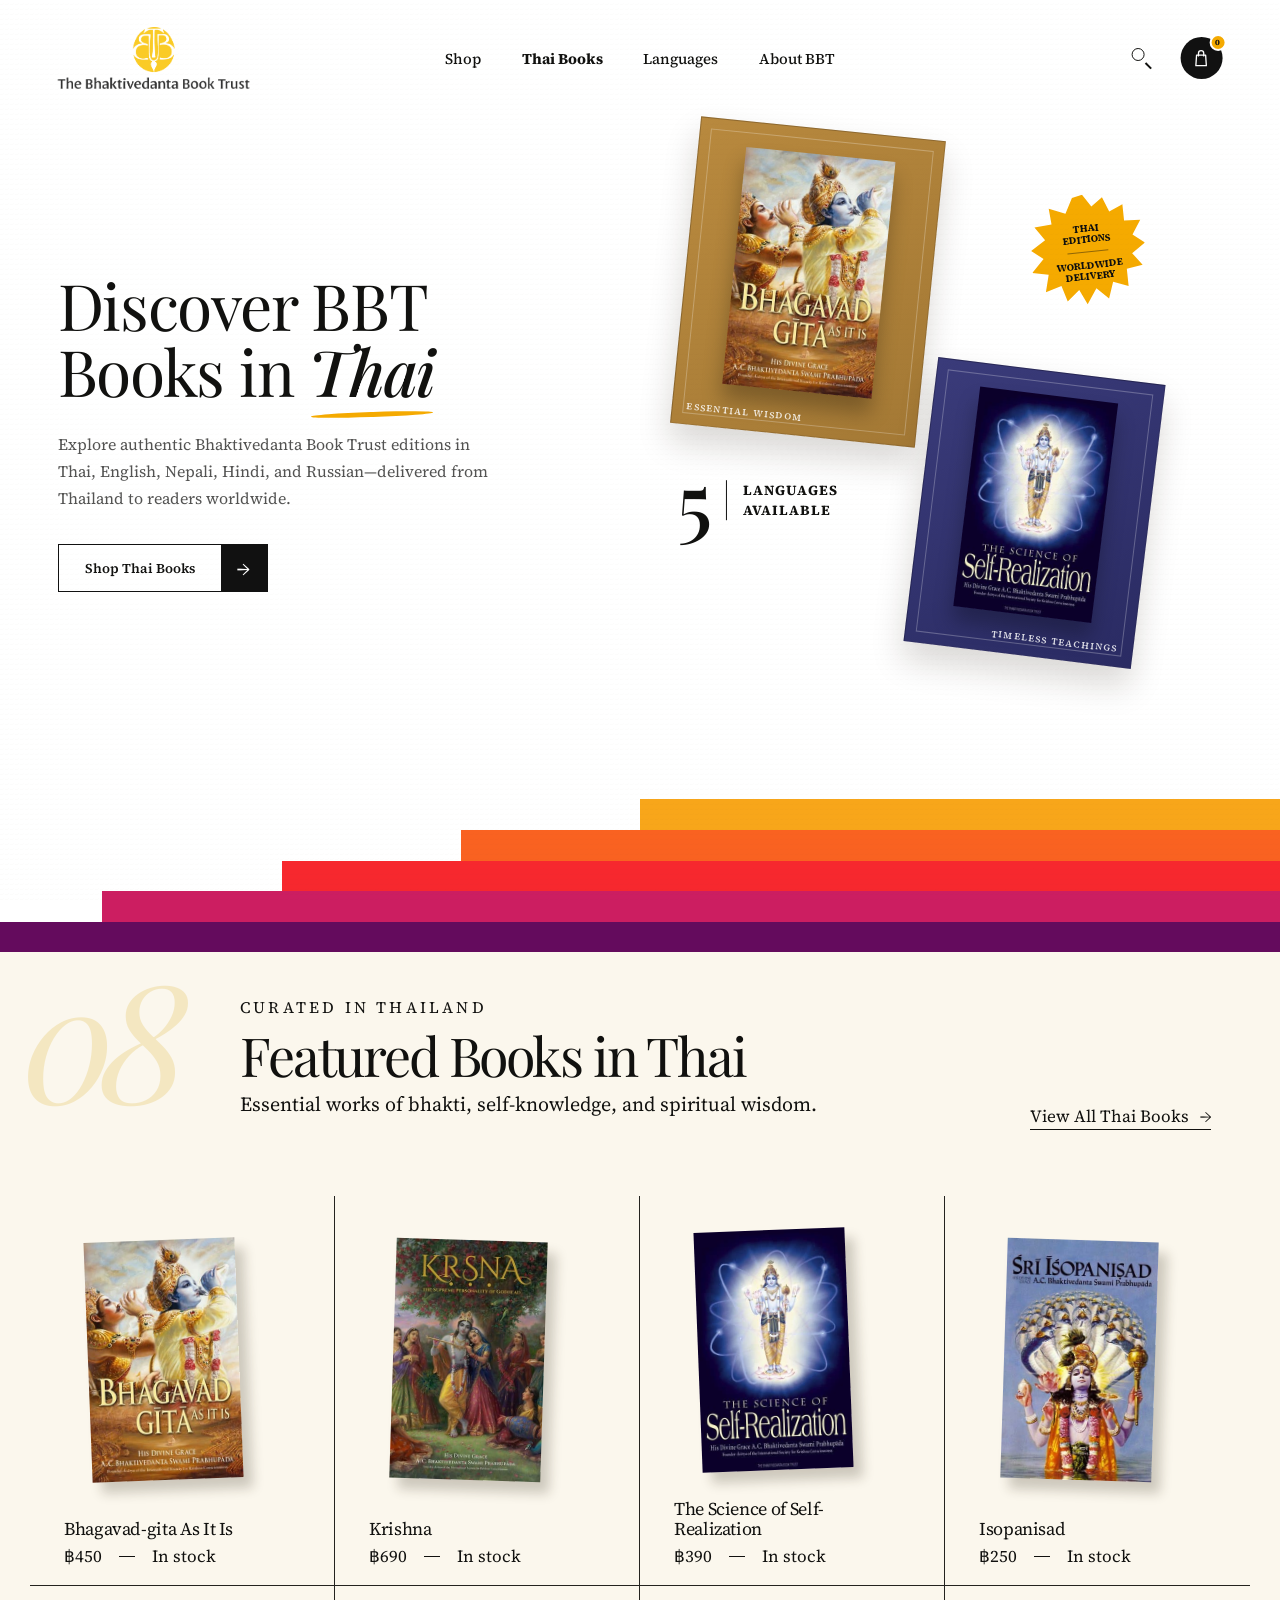
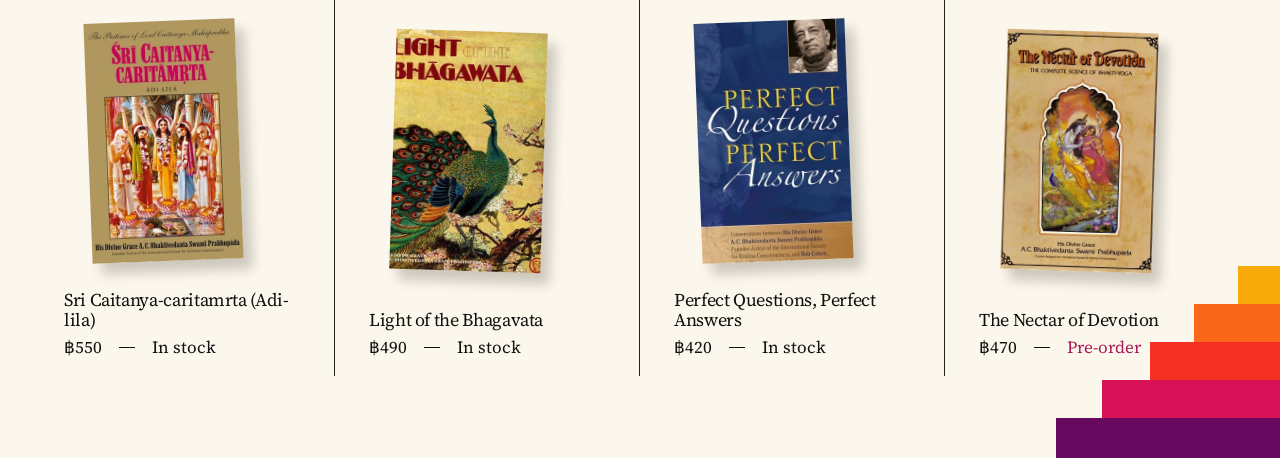
==== index.html @ a04e6add "Add BBT Thailand landing page" ====
<!doctype html>
<html lang="en">
<head>
  <meta charset="utf-8">
  <meta name="viewport" content="width=device-width, initial-scale=1">
  <title>Featured Books in Thai — BBT Thailand</title>
  <meta name="description" content="Essential works of bhakti, self-knowledge, and spiritual wisdom, curated in Thailand.">
  <link rel="preconnect" href="https://fonts.googleapis.com">
  <link rel="preconnect" href="https://fonts.gstatic.com" crossorigin>
  <link href="https://fonts.googleapis.com/css2?family=Playfair+Display:wght@400;500&family=Source+Serif+4:opsz,wght@8..60,400;8..60,500&display=swap" rel="stylesheet">
  <link rel="stylesheet" href="css/hero.css">
</head>
<body>
  <header class="site-header">
    <a class="brand" href="#" aria-label="Bhaktivedanta Book Trust home">
      <img src="assets/brand/logo.png" alt="The Bhaktivedanta Book Trust">
    </a>

    <nav class="primary-nav" aria-label="Primary navigation">
      <a href="#">Shop</a>
      <a class="primary-nav__featured" href="#featured-title">Thai Books</a>
      <a href="#">Languages</a>
      <a href="#">About BBT</a>
    </nav>

    <div class="header-actions">
      <a class="search-control" href="#" aria-label="Search">
        <span aria-hidden="true"></span>
      </a>
      <a class="cart-control" href="#" aria-label="Cart, 0 items">
        <svg viewBox="0 0 24 24" aria-hidden="true">
          <path d="M6.8 8.2h10.4l.8 12H6l.8-12Z"></path>
          <path d="M9 9V6a3 3 0 0 1 6 0v3"></path>
        </svg>
        <span class="cart-control__count">0</span>
      </a>
    </div>
  </header>

  <main>
    <section class="hero" aria-labelledby="hero-title">
      <div class="hero__inner">
        <div class="hero__copy">
          <h1 class="hero__title" id="hero-title">
            <span>Discover BBT</span>
            <span>Books in <em>Thai</em></span>
          </h1>
          <p class="hero__lead">
            Explore authentic Bhaktivedanta Book Trust editions in Thai, English,
            Nepali, Hindi, and Russian—delivered from Thailand to readers worldwide.
          </p>
          <a class="hero__cta" href="#featured-title">
            <span>Shop Thai Books</span>
            <span class="hero__cta-arrow" aria-hidden="true">→</span>
          </a>
        </div>

        <div class="book-showcase" aria-label="Featured BBT books">
          <figure class="hero-book hero-book--gita">
            <span class="hero-book__label">Essential wisdom</span>
            <img src="assets/books/en-bg.jpeg" alt="Bhagavad-gita As It Is">
          </figure>

          <div class="trust-badge" aria-label="Thai editions and worldwide delivery">
            <span>Thai<br>Editions</span>
            <i aria-hidden="true"></i>
            <span>Worldwide<br>Delivery</span>
          </div>

          <figure class="hero-book hero-book--science">
            <span class="hero-book__label">Timeless teachings</span>
            <img src="assets/books/en-ssr.jpeg" alt="The Science of Self-Realization">
          </figure>

          <div class="language-detail">
            <strong>5</strong>
            <span>Languages<br>available</span>
          </div>
        </div>
      </div>

      <div class="hero-color-steps" aria-hidden="true">
        <span></span><span></span><span></span><span></span><span></span>
      </div>
    </section>

    <section class="featured-books" aria-labelledby="featured-title">
      <header class="section-heading">
        <span class="section-number" aria-hidden="true">08</span>

        <div class="section-heading__copy">
          <p class="eyebrow">Curated in Thailand</p>
          <h1 id="featured-title">Featured Books in Thai</h1>
          <p class="dek">Essential works of bhakti, self-knowledge, and spiritual wisdom.</p>
        </div>

        <a class="view-all" href="#">
          <span>View All Thai Books</span>
          <span aria-hidden="true">→</span>
        </a>
      </header>

      <div class="books-grid">
        <article class="book">
          <a class="book__cover book__cover--left" href="#" aria-label="View Bhagavad-gita As It Is">
            <img src="assets/books/en-bg.jpeg" alt="Bhagavad-gita As It Is book cover">
          </a>
          <div class="book__details">
            <h2><a href="#">Bhagavad-gita As It Is</a></h2>
            <p><span>฿450</span><i aria-hidden="true"></i><span>In stock</span></p>
          </div>
        </article>

        <article class="book">
          <a class="book__cover book__cover--right" href="#" aria-label="View Krishna">
            <img src="assets/books/en-kb.jpeg" alt="Krishna book cover">
          </a>
          <div class="book__details">
            <h2><a href="#">Krishna</a></h2>
            <p><span>฿690</span><i aria-hidden="true"></i><span>In stock</span></p>
          </div>
        </article>

        <article class="book">
          <a class="book__cover book__cover--left" href="#" aria-label="View The Science of Self-Realization">
            <img src="assets/books/en-ssr.jpeg" alt="The Science of Self-Realization book cover">
          </a>
          <div class="book__details">
            <h2><a href="#">The Science of Self-Realization</a></h2>
            <p><span>฿390</span><i aria-hidden="true"></i><span>In stock</span></p>
          </div>
        </article>

        <article class="book">
          <a class="book__cover book__cover--right" href="#" aria-label="View Isopanisad">
            <img src="assets/books/en-iso.jpeg" alt="Sri Isopanisad book cover">
          </a>
          <div class="book__details">
            <h2><a href="#">Isopanisad</a></h2>
            <p><span>฿250</span><i aria-hidden="true"></i><span>In stock</span></p>
          </div>
        </article>

        <article class="book">
          <a class="book__cover book__cover--left" href="#" aria-label="View Sri Caitanya-caritamrta Adi-lila">
            <img src="assets/books/en-cc-adi.jpeg" alt="Sri Caitanya-caritamrta Adi-lila book cover">
          </a>
          <div class="book__details">
            <h2><a href="#">Sri Caitanya-caritamrta (Adi-lila)</a></h2>
            <p><span>฿550</span><i aria-hidden="true"></i><span>In stock</span></p>
          </div>
        </article>

        <article class="book">
          <a class="book__cover book__cover--right" href="#" aria-label="View Light of the Bhagavata">
            <img src="assets/books/en-lob.jpeg" alt="Light of the Bhagavata book cover">
          </a>
          <div class="book__details">
            <h2><a href="#">Light of the Bhagavata</a></h2>
            <p><span>฿490</span><i aria-hidden="true"></i><span>In stock</span></p>
          </div>
        </article>

        <article class="book">
          <a class="book__cover book__cover--left" href="#" aria-label="View Perfect Questions, Perfect Answers">
            <img src="assets/books/en-pqpa.jpeg" alt="Perfect Questions, Perfect Answers book cover">
          </a>
          <div class="book__details">
            <h2><a href="#">Perfect Questions, Perfect Answers</a></h2>
            <p><span>฿420</span><i aria-hidden="true"></i><span>In stock</span></p>
          </div>
        </article>

        <article class="book">
          <a class="book__cover book__cover--right" href="#" aria-label="View The Nectar of Devotion">
            <img src="assets/books/en-nod.jpeg" alt="The Nectar of Devotion book cover">
          </a>
          <div class="book__details">
            <h2><a href="#">The Nectar of Devotion</a></h2>
            <p><span>฿470</span><i aria-hidden="true"></i><span class="preorder">Pre-order</span></p>
          </div>
        </article>
      </div>

      <div class="color-stair" aria-hidden="true">
        <span></span><span></span><span></span><span></span><span></span>
      </div>
    </section>
  </main>
</body>
</html>
---- css/hero.css ----
:root {
  --paper: #fbf7ed;
  --ink: #11110f;
  --rule: #24231f;
  --gold: #f5aa00;
  --shell-width: min(100% - clamp(40px, 9vw, 180px), 1180px);
  --display: "Playfair Display", Georgia, "Times New Roman", serif;
  --serif: "Source Serif 4", Georgia, "Times New Roman", serif;
}

*,
*::before,
*::after {
  box-sizing: border-box;
}

html {
  -webkit-text-size-adjust: 100%;
}

body {
  margin: 0;
  color: var(--ink);
  background: var(--paper);
  font-family: var(--serif);
  font-optical-sizing: auto;
}

body::before {
  position: fixed;
  z-index: 10;
  inset: 0;
  opacity: .13;
  pointer-events: none;
  content: "";
  background-image:
    repeating-radial-gradient(circle at 20% 30%, rgb(77 57 30 / 14%) 0 .35px, transparent .5px 3px),
    repeating-radial-gradient(circle at 80% 70%, rgb(255 255 255 / 45%) 0 .45px, transparent .6px 4px);
  background-size: 5px 5px, 7px 7px;
  mix-blend-mode: multiply;
}

a {
  color: inherit;
  text-decoration: none;
}

.site-header {
  position: absolute;
  z-index: 20;
  top: 0;
  left: 50%;
  display: grid;
  grid-template-columns: 250px 1fr 250px;
  align-items: center;
  width: var(--shell-width);
  height: 116px;
  transform: translateX(-50%);
}

.brand {
  display: block;
  width: clamp(174px, 15vw, 214px);
}

.brand img {
  display: block;
  width: 100%;
  height: auto;
}

.primary-nav {
  display: flex;
  align-items: center;
  justify-content: center;
  gap: clamp(26px, 3.2vw, 50px);
  font-size: 15px;
  font-weight: 500;
}

.primary-nav a {
  position: relative;
  padding-block: 11px;
}

.primary-nav a::after {
  position: absolute;
  right: 0;
  bottom: 5px;
  left: 0;
  height: 1px;
  background: currentColor;
  content: "";
  transform: scaleX(0);
  transition: transform .25s ease;
}

.primary-nav a:hover::after,
.primary-nav a:focus-visible::after,
.primary-nav__featured::after {
  transform: scaleX(1);
}

.primary-nav__featured {
  font-weight: 700;
}

.header-actions {
  display: flex;
  align-items: center;
  justify-content: flex-end;
  gap: 19px;
}

.search-control {
  position: relative;
  display: block;
  width: 40px;
  height: 40px;
  border-radius: 50%;
}

.search-control::before {
  position: absolute;
  top: 10px;
  left: 10px;
  width: 13px;
  height: 13px;
  border: 1.7px solid currentColor;
  border-radius: 50%;
  content: "";
}

.search-control::after {
  position: absolute;
  top: 24px;
  left: 24px;
  width: 8px;
  height: 1.7px;
  background: currentColor;
  content: "";
  transform: rotate(45deg);
  transform-origin: left center;
}

.search-control:hover,
.search-control:focus-visible {
  background: rgb(17 16 15 / 7%);
}

.cart-control {
  position: relative;
  display: grid;
  width: 42px;
  height: 42px;
  border-radius: 50%;
  color: #fff;
  background: #111;
  place-items: center;
}

.cart-control svg {
  width: 21px;
  height: 21px;
  fill: none;
  stroke: currentColor;
  stroke-linecap: round;
  stroke-linejoin: round;
  stroke-width: 1.5;
}

.cart-control__count {
  position: absolute;
  top: -3px;
  right: -4px;
  display: grid;
  width: 17px;
  height: 17px;
  border: 2px solid #fff;
  border-radius: 50%;
  color: #111;
  background: var(--gold);
  font-size: 8px;
  font-weight: 700;
  place-items: center;
}

.hero {
  position: relative;
  min-height: 100svh;
  overflow: hidden;
  background: #fff;
}

.hero__inner {
  position: relative;
  z-index: 2;
  display: grid;
  grid-template-columns: minmax(420px, .95fr) minmax(480px, 1.05fr);
  align-items: center;
  gap: clamp(32px, 4.4vw, 76px);
  width: var(--shell-width);
  min-height: 100svh;
  margin-inline: auto;
  padding: 128px 0 clamp(150px, 19vh, 190px);
}

.hero__copy {
  max-width: 650px;
  padding-bottom: clamp(20px, 5vh, 62px);
}

.hero__title {
  margin: 0 0 26px;
  font-family: var(--display);
  font-size: clamp(46px, 5vw, 74px);
  font-weight: 400;
  letter-spacing: -.02em;
  line-height: 1.04;
}

.hero__title span {
  display: block;
  white-space: nowrap;
}

.hero__title em {
  position: relative;
  font-style: italic;
  font-weight: 500;
}

.hero__title em::after {
  position: absolute;
  right: .02em;
  bottom: -.06em;
  left: .05em;
  height: .08em;
  border-radius: 50%;
  background: var(--gold);
  content: "";
  transform: rotate(-2deg);
}

.hero__lead {
  max-width: 54ch;
  margin: 0 0 32px;
  color: rgb(17 16 15 / 72%);
  font-size: clamp(16px, 1.25vw, 18px);
  line-height: 1.7;
}

.hero__cta {
  display: inline-grid;
  grid-template-columns: auto 46px;
  border: 1px solid #111;
  background: rgb(255 255 255 / 38%);
  font-size: 13.5px;
  font-weight: 600;
}

.hero__cta > span:first-child {
  display: grid;
  min-height: 46px;
  padding-inline: 26px;
  place-items: center;
}

.hero__cta-arrow {
  display: grid;
  color: #fff;
  background: #111;
  font-size: 19px;
  place-items: center;
  transition: color .2s ease, background .2s ease;
}

.hero__cta:hover .hero__cta-arrow {
  color: #111;
  background: var(--gold);
}

.book-showcase {
  position: relative;
  justify-self: end;
  width: min(100%, 560px);
  aspect-ratio: 600 / 700;
}

.hero-book {
  position: absolute;
  aspect-ratio: 4 / 5;
  margin: 0;
  border: 1px solid rgb(17 16 15 / 18%);
  box-shadow: 0 18px 32px rgb(36 25 14 / 17%);
}

.hero-book::before {
  position: absolute;
  inset: 10px;
  border: 1px solid rgb(255 255 255 / 26%);
  content: "";
}

.hero-book img {
  position: absolute;
  z-index: 1;
  top: 47%;
  left: 50%;
  display: block;
  width: auto;
  max-width: 72%;
  height: 78%;
  box-shadow: 0 15px 20px rgb(0 0 0 / 27%);
  transform: translate(-50%, -50%);
}

.hero-book__label {
  position: absolute;
  z-index: 2;
  right: 14px;
  bottom: 11px;
  color: rgb(255 255 255 / 82%);
  font-size: 9px;
  font-weight: 600;
  letter-spacing: .14em;
  text-transform: uppercase;
}

.hero-book--gita {
  top: 0;
  left: 4%;
  width: min(44%, 246px);
  background: linear-gradient(135deg, #b8893e, #a47935);
  transform: rotate(5.8deg);
}

.hero-book--gita .hero-book__label {
  right: auto;
  left: 14px;
}

.hero-book--science {
  top: 37%;
  left: 46%;
  width: min(41%, 229px);
  background: linear-gradient(145deg, #3a3b7a, #2a2b63);
  transform: rotate(7deg);
}

.trust-badge {
  position: absolute;
  z-index: 3;
  top: 19%;
  left: 76%;
  display: grid;
  width: clamp(100px, 9vw, 124px);
  height: clamp(100px, 9vw, 124px);
  padding: 24px 12px;
  background: var(--gold);
  clip-path: polygon(50% 0%,57% 11%,67% 4%,72% 17%,84% 12%,84% 26%,98% 27%,90% 39%,100% 47%,88% 55%,96% 66%,82% 68%,82% 83%,69% 78%,64% 92%,54% 82%,45% 95%,39% 82%,28% 91%,24% 77%,10% 81%,14% 66%,0 63%,11% 52%,1% 44%,14% 36%,6% 24%,21% 23%,20% 9%,34% 15%,41% 2%);
  font-size: clamp(9px, .75vw, 11px);
  font-weight: 700;
  line-height: 1.15;
  text-align: center;
  text-transform: uppercase;
  place-items: center;
  transform: translate(-50%, -50%) rotate(-6deg);
}

.trust-badge i {
  width: 45%;
  height: 1px;
  background: rgb(17 16 15 / 44%);
}

.language-detail {
  position: absolute;
  top: 57%;
  left: 17%;
  display: flex;
  align-items: center;
  gap: 14px;
  transform: translate(-50%, -50%);
}

.language-detail strong {
  font-family: var(--display);
  font-size: 82px;
  font-weight: 500;
  line-height: .8;
}

.language-detail span {
  padding-left: 16px;
  border-left: 1px solid #111;
  font-size: 14px;
  font-weight: 700;
  letter-spacing: .08em;
  line-height: 1.45;
  text-transform: uppercase;
}

.hero-color-steps {
  position: absolute;
  right: 0;
  bottom: 0;
  left: 0;
  height: clamp(120px, 17vh, 168px);
}

.hero-color-steps span {
  position: absolute;
  right: 0;
  height: 20%;
}

.hero-color-steps span:nth-child(1) { top: 0; left: 50%; background: #f8a61a; }
.hero-color-steps span:nth-child(2) { top: 20%; left: 36%; background: #f96221; }
.hero-color-steps span:nth-child(3) { top: 40%; left: 22%; background: #f7282e; }
.hero-color-steps span:nth-child(4) { top: 60%; left: 8%; background: #cc1e61; }
.hero-color-steps span:nth-child(5) { top: 80%; left: 0; background: #640b5d; }

.featured-books {
  position: relative;
  min-height: 100svh;
  padding: 38px 44px 82px;
  overflow: hidden;
}

.section-heading {
  position: relative;
  display: grid;
  grid-template-columns: 266px minmax(0, 1fr) auto;
  align-items: start;
  min-height: 206px;
}

.section-number {
  position: absolute;
  top: -35px;
  left: -7px;
  color: #ecd58e;
  font-family: var(--display);
  font-size: clamp(130px, 12.8vw, 206px);
  font-style: italic;
  font-weight: 400;
  letter-spacing: -.095em;
  line-height: 1;
  opacity: .46;
}

.section-heading__copy {
  position: relative;
  z-index: 1;
  grid-column: 2;
}

.eyebrow {
  margin: 9px 0 12px;
  font-size: 20px;
  letter-spacing: .2em;
  line-height: 1;
  text-transform: uppercase;
}

h1 {
  margin: 0;
  font-family: var(--display);
  font-size: clamp(50px, 4.2vw, 80px);
  font-weight: 400;
  letter-spacing: -.04em;
  line-height: 1.04;
}

.dek {
  margin: 9px 0 0;
  font-size: clamp(20px, 1.55vw, 27px);
  line-height: 1.2;
}

.view-all {
  display: flex;
  align-items: center;
  align-self: center;
  gap: 11px;
  margin: 50px 39px 0 36px;
  padding-bottom: 3px;
  border-bottom: 1px solid currentColor;
  font-size: clamp(17px, 1.25vw, 23px);
  line-height: 1.1;
  transition: gap .2s ease, color .2s ease;
}

.view-all:hover,
.view-all:focus-visible {
  gap: 17px;
  color: #8a1b56;
}

.books-grid {
  display: grid;
  grid-template-columns: repeat(4, minmax(0, 1fr));
  grid-template-rows: repeat(2, minmax(390px, 1fr));
  min-height: calc(100svh - 326px);
}

.book {
  display: grid;
  grid-template-rows: minmax(0, 1fr) auto;
  min-width: 0;
  padding: 15px clamp(34px, 3.75vw, 77px) 18px;
  border-right: 1px solid var(--rule);
}

.book:nth-child(4n) {
  border-right: 0;
}

.book:nth-child(-n + 4) {
  border-bottom: 1px solid var(--rule);
}

.book__cover {
  display: grid;
  min-height: 0;
  place-items: center;
  perspective: 900px;
  transform: translateX(-18px);
}

.book__cover img {
  display: block;
  width: auto;
  max-width: 100%;
  height: clamp(240px, 26vh, 306px);
  max-height: calc(100% - 12px);
  object-fit: contain;
  box-shadow: 9px 11px 12px rgb(47 35 16 / 22%);
  transition: transform .28s ease, box-shadow .28s ease;
}

.book__cover--left img {
  transform: rotate(-2.2deg);
}

.book__cover--right img {
  transform: rotate(1.8deg);
}

.book__cover:hover img,
.book__cover:focus-visible img {
  box-shadow: 11px 16px 18px rgb(47 35 16 / 26%);
  transform: rotate(0) translateY(-5px);
}

.book__details {
  padding-top: 10px;
}

.book__details h2 {
  margin: 0 0 6px;
  font-family: var(--serif);
  font-size: clamp(18px, 1.28vw, 23px);
  font-weight: 400;
  letter-spacing: -.02em;
  line-height: 1.15;
  white-space: nowrap;
}

.book__details h2 a {
  background-image: linear-gradient(currentColor, currentColor);
  background-position: 0 100%;
  background-repeat: no-repeat;
  background-size: 0 1px;
  transition: background-size .25s ease;
}

.book__details h2 a:hover,
.book__details h2 a:focus-visible {
  background-size: 100% 1px;
}

.book__details p {
  display: flex;
  align-items: center;
  gap: 17px;
  margin: 0;
  font-size: clamp(17px, 1.15vw, 21px);
  line-height: 1.25;
}

.book__details i {
  display: block;
  width: 16px;
  height: 1px;
  background: currentColor;
}

.preorder {
  color: #a91959;
}

.color-stair {
  position: absolute;
  right: 0;
  bottom: 0;
  width: 282px;
  height: 192px;
  pointer-events: none;
}

.color-stair span {
  position: absolute;
  right: 0;
  height: 39px;
}

.color-stair span:nth-child(1) {
  top: 0;
  width: 42px;
  background: #f7aa09;
}

.color-stair span:nth-child(2) {
  top: 38px;
  width: 86px;
  background: #fb671a;
}

.color-stair span:nth-child(3) {
  top: 76px;
  width: 130px;
  background: #f62f25;
}

.color-stair span:nth-child(4) {
  top: 114px;
  width: 178px;
  background: #d71257;
}

.color-stair span:nth-child(5) {
  top: 152px;
  width: 224px;
  height: 40px;
  background: #67095e;
}

@media (max-width: 1400px) {
  .featured-books {
    padding-inline: 30px;
  }

  .section-heading {
    grid-template-columns: 210px minmax(0, 1fr) auto;
  }

  .eyebrow {
    font-size: 16px;
  }

  .book {
    padding-inline: 34px;
  }

  .book__details h2 {
    white-space: normal;
  }
}

@media (max-width: 980px) {
  .site-header {
    grid-template-columns: 1fr auto;
    width: min(100% - 48px, 720px);
  }

  .primary-nav {
    display: none;
  }

  .hero__inner {
    display: block;
    width: min(100% - 48px, 680px);
    padding-top: 168px;
  }

  .hero__copy {
    max-width: 600px;
  }

  .book-showcase {
    width: min(100%, 520px);
    margin: 48px auto 0;
  }

  .featured-books {
    padding: 28px 24px 72px;
  }

  .section-heading {
    grid-template-columns: 120px minmax(0, 1fr);
    min-height: 210px;
  }

  .section-number {
    top: -17px;
    left: -2px;
    font-size: 118px;
  }

  .view-all {
    grid-column: 2;
    justify-self: start;
    margin: 20px 0 0;
  }

  .books-grid {
    grid-template-columns: repeat(2, minmax(0, 1fr));
    grid-template-rows: none;
    min-height: 0;
  }

  .book {
    min-height: 460px;
    border-right: 1px solid var(--rule);
    border-bottom: 1px solid var(--rule);
  }

  .book__cover {
    transform: none;
  }

  .book:nth-child(4n) {
    border-right: 1px solid var(--rule);
  }

  .book:nth-child(2n) {
    border-right: 0;
  }

  .book:nth-last-child(-n + 2) {
    border-bottom: 0;
  }
}

@media (max-width: 580px) {
  .site-header {
    width: min(100% - 40px, 680px);
    height: 104px;
  }

  .brand {
    width: 150px;
  }

  .hero__inner {
    width: min(100% - 40px, 680px);
    padding: 144px 0 170px;
  }

  .hero__title {
    font-size: clamp(42px, 12vw, 58px);
  }

  .hero__title span {
    white-space: normal;
  }

  .hero-book img {
    height: 72%;
    max-width: 68%;
  }

  .trust-badge {
    width: 88px;
    height: 88px;
    padding: 18px 9px;
  }

  .language-detail strong {
    font-size: 62px;
  }

  .featured-books {
    padding-inline: 18px;
  }

  .section-heading {
    display: block;
    min-height: 275px;
    padding: 96px 6px 24px;
  }

  .section-number {
    top: -20px;
    left: -3px;
  }

  .eyebrow {
    margin-top: 0;
    font-size: 13px;
  }

  h1 {
    font-size: 43px;
  }

  .dek {
    max-width: 31ch;
    font-size: 18px;
  }

  .view-all {
    width: max-content;
    margin-top: 22px;
    font-size: 16px;
  }

  .books-grid {
    display: block;
  }

  .book,
  .book:nth-child(4n),
  .book:nth-child(2n),
  .book:nth-last-child(-n + 2) {
    min-height: 480px;
    padding: 24px 20px 20px;
    border-right: 0;
    border-bottom: 1px solid var(--rule);
  }

  .book:last-child {
    border-bottom: 0;
  }

  .book__cover img {
    height: 340px;
  }

  .book__details h2 {
    font-size: 21px;
  }

  .book__details p {
    font-size: 18px;
  }

  .color-stair {
    width: 196px;
    height: 130px;
  }

  .color-stair span {
    height: 27px;
  }

  .color-stair span:nth-child(1) { top: 0; width: 28px; }
  .color-stair span:nth-child(2) { top: 26px; width: 58px; }
  .color-stair span:nth-child(3) { top: 52px; width: 88px; }
  .color-stair span:nth-child(4) { top: 78px; width: 120px; }
  .color-stair span:nth-child(5) { top: 104px; width: 152px; height: 27px; }
}

@media (prefers-reduced-motion: reduce) {
  *,
  *::before,
  *::after {
    scroll-behavior: auto !important;
    transition-duration: .01ms !important;
  }
}
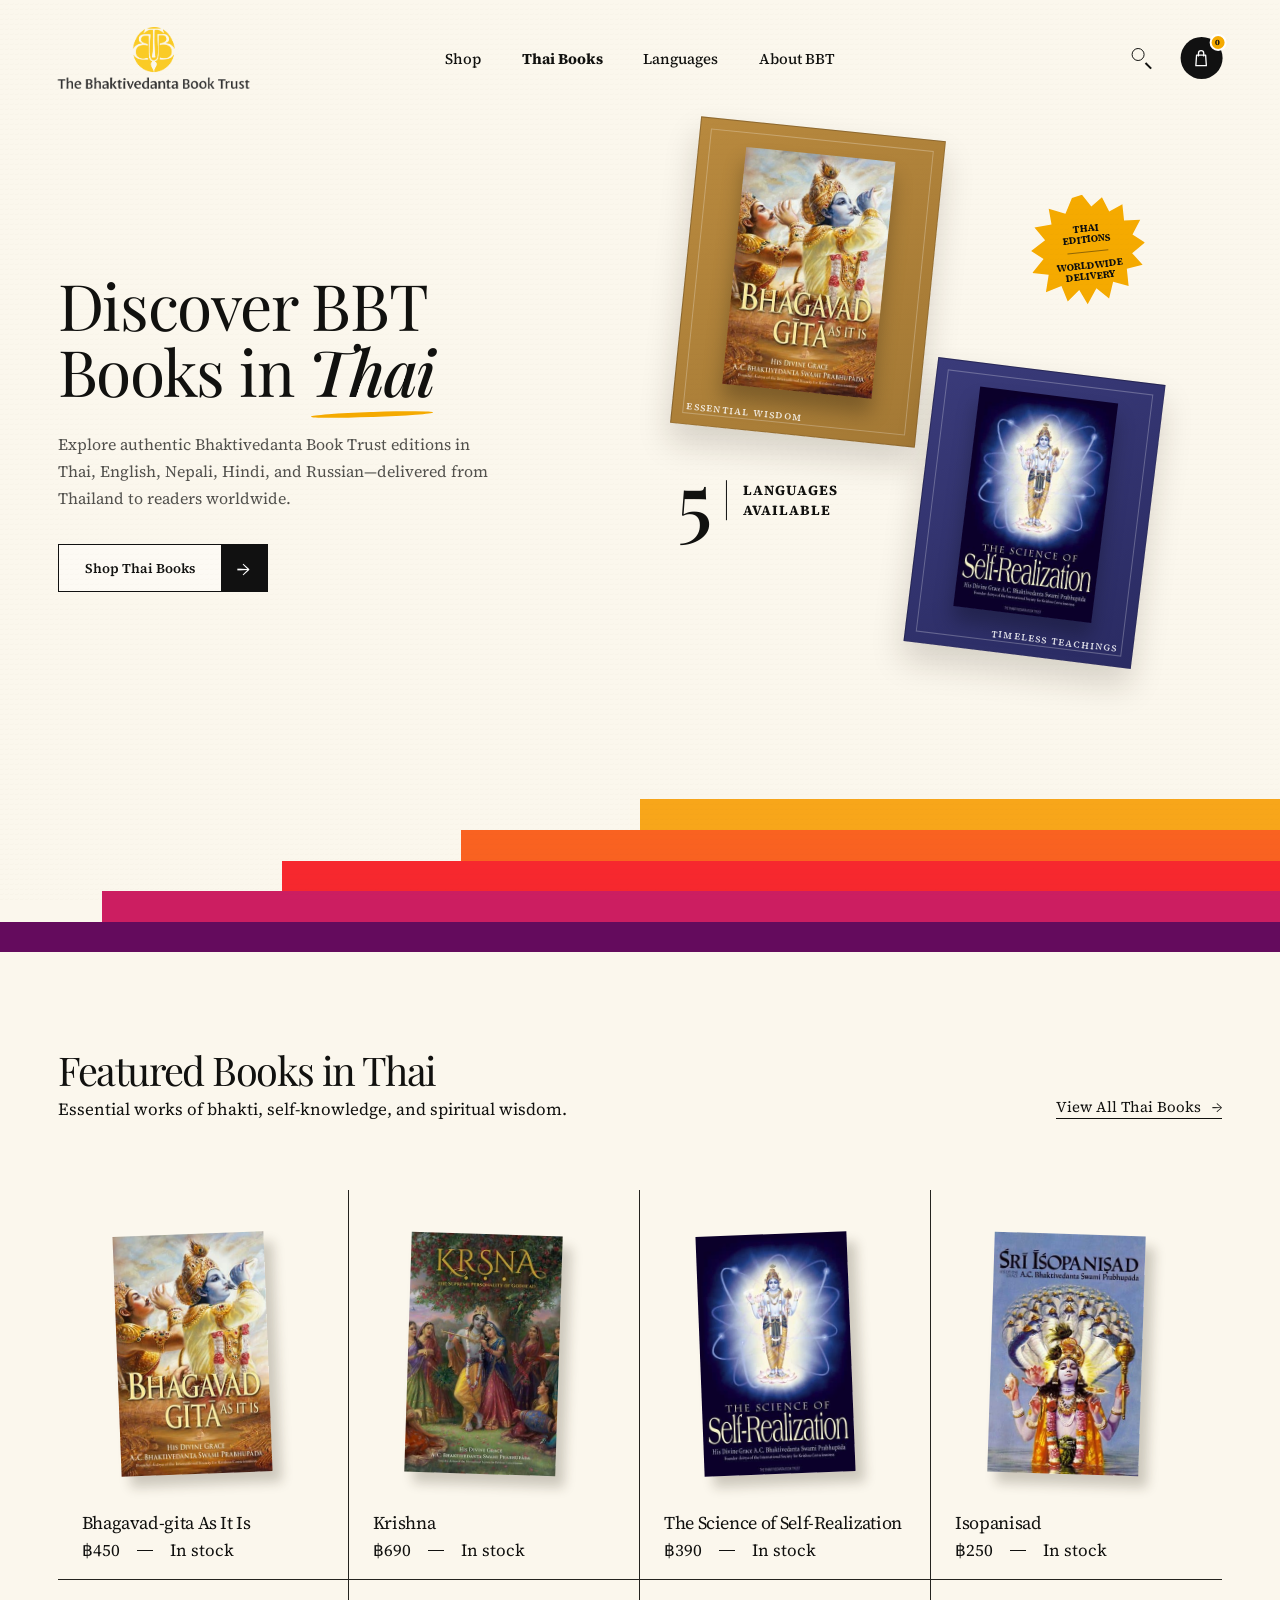
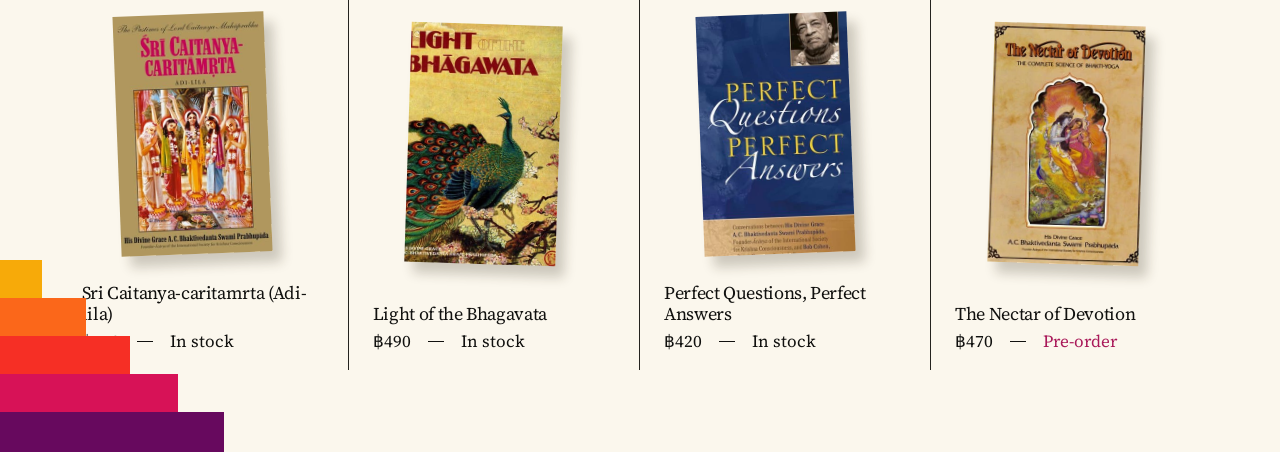
==== commit bdeff6d9: "Refine featured books section layout - Remove the "08" section number and "Curated in Thailand" eyeb" ====
--- a/index.html
+++ b/index.html
@@ -86,10 +86,7 @@
 
     <section class="featured-books" aria-labelledby="featured-title">
       <header class="section-heading">
-        <span class="section-number" aria-hidden="true">08</span>
-
         <div class="section-heading__copy">
-          <p class="eyebrow">Curated in Thailand</p>
           <h1 id="featured-title">Featured Books in Thai</h1>
           <p class="dek">Essential works of bhakti, self-knowledge, and spiritual wisdom.</p>
         </div>
--- a/css/hero.css
+++ b/css/hero.css
@@ -20,6 +20,7 @@
 
 body {
   margin: 0;
+  overflow-x: clip;
   color: var(--ink);
   background: var(--paper);
   font-family: var(--serif);
@@ -189,7 +190,7 @@
   position: relative;
   min-height: 100svh;
   overflow: hidden;
-  background: #fff;
+  background: #FBF7ED;
 }
 
 .hero__inner {
@@ -421,53 +422,36 @@
 .hero-color-steps span:nth-child(4) { top: 60%; left: 8%; background: #cc1e61; }
 .hero-color-steps span:nth-child(5) { top: 80%; left: 0; background: #640b5d; }
 
+main {
+  position: relative;
+}
+
 .featured-books {
-  position: relative;
+  width: var(--shell-width);
   min-height: 100svh;
-  padding: 38px 44px 82px;
-  overflow: hidden;
+  margin-inline: auto;
+  padding: clamp(52px, 5.5vw, 86px) 0 82px;
 }
 
 .section-heading {
   position: relative;
   display: grid;
-  grid-template-columns: 266px minmax(0, 1fr) auto;
-  align-items: start;
-  min-height: 206px;
-}
-
-.section-number {
-  position: absolute;
-  top: -35px;
-  left: -7px;
-  color: #ecd58e;
-  font-family: var(--display);
-  font-size: clamp(130px, 12.8vw, 206px);
-  font-style: italic;
-  font-weight: 400;
-  letter-spacing: -.095em;
-  line-height: 1;
-  opacity: .46;
+  grid-template-columns: minmax(0, 1fr) auto;
+  align-items: end;
+  margin-bottom: clamp(48px, 5.5vw, 92px);
+  padding-top: 26px;
 }
 
 .section-heading__copy {
   position: relative;
   z-index: 1;
-  grid-column: 2;
-}
-
-.eyebrow {
-  margin: 9px 0 12px;
-  font-size: 20px;
-  letter-spacing: .2em;
-  line-height: 1;
-  text-transform: uppercase;
+  grid-column: 1;
 }
 
 h1 {
   margin: 0;
   font-family: var(--display);
-  font-size: clamp(50px, 4.2vw, 80px);
+  font-size: clamp(38px, 3.1vw, 58px);
   font-weight: 400;
   letter-spacing: -.04em;
   line-height: 1.04;
@@ -475,7 +459,7 @@
 
 .dek {
   margin: 9px 0 0;
-  font-size: clamp(20px, 1.55vw, 27px);
+  font-size: clamp(17px, 1.25vw, 21px);
   line-height: 1.2;
 }
 
@@ -484,10 +468,10 @@
   align-items: center;
   align-self: center;
   gap: 11px;
-  margin: 50px 39px 0 36px;
+  margin: 50px 0 0 36px;
   padding-bottom: 3px;
   border-bottom: 1px solid currentColor;
-  font-size: clamp(17px, 1.25vw, 23px);
+  font-size: clamp(15px, 1.1vw, 18px);
   line-height: 1.1;
   transition: gap .2s ease, color .2s ease;
 }
@@ -502,14 +486,13 @@
   display: grid;
   grid-template-columns: repeat(4, minmax(0, 1fr));
   grid-template-rows: repeat(2, minmax(390px, 1fr));
-  min-height: calc(100svh - 326px);
 }
 
 .book {
   display: grid;
   grid-template-rows: minmax(0, 1fr) auto;
   min-width: 0;
-  padding: 15px clamp(34px, 3.75vw, 77px) 18px;
+  padding: 15px clamp(20px, 2.4vw, 40px) 18px;
   border-right: 1px solid var(--rule);
 }
 
@@ -526,7 +509,7 @@
   min-height: 0;
   place-items: center;
   perspective: 900px;
-  transform: translateX(-18px);
+  transform: translateX(-10px);
 }
 
 .book__cover img {
@@ -565,7 +548,6 @@
   font-weight: 400;
   letter-spacing: -.02em;
   line-height: 1.15;
-  white-space: nowrap;
 }
 
 .book__details h2 a {
@@ -603,8 +585,8 @@
 
 .color-stair {
   position: absolute;
-  right: 0;
   bottom: 0;
+  left: 0;
   width: 282px;
   height: 192px;
   pointer-events: none;
@@ -612,7 +594,7 @@
 
 .color-stair span {
   position: absolute;
-  right: 0;
+  left: 0;
   height: 39px;
 }
 
@@ -648,24 +630,8 @@
 }
 
 @media (max-width: 1400px) {
-  .featured-books {
-    padding-inline: 30px;
-  }
-
-  .section-heading {
-    grid-template-columns: 210px minmax(0, 1fr) auto;
-  }
-
-  .eyebrow {
-    font-size: 16px;
-  }
-
   .book {
-    padding-inline: 34px;
-  }
-
-  .book__details h2 {
-    white-space: normal;
+    padding-inline: 24px;
   }
 }
 
@@ -695,22 +661,17 @@
   }
 
   .featured-books {
-    padding: 28px 24px 72px;
+    width: min(100% - 48px, 720px);
+    padding: 48px 0 72px;
   }
 
   .section-heading {
-    grid-template-columns: 120px minmax(0, 1fr);
-    min-height: 210px;
-  }
-
-  .section-number {
-    top: -17px;
-    left: -2px;
-    font-size: 118px;
+    grid-template-columns: minmax(0, 1fr);
+    margin-bottom: 48px;
   }
 
   .view-all {
-    grid-column: 2;
+    grid-column: 1;
     justify-self: start;
     margin: 20px 0 0;
   }
@@ -783,38 +744,28 @@
   }
 
   .featured-books {
-    padding-inline: 18px;
+    width: min(100% - 40px, 680px);
   }
 
   .section-heading {
     display: block;
-    min-height: 275px;
-    padding: 96px 6px 24px;
-  }
-
-  .section-number {
-    top: -20px;
-    left: -3px;
-  }
-
-  .eyebrow {
-    margin-top: 0;
-    font-size: 13px;
+    margin-bottom: 40px;
+    padding: 24px 6px 0;
   }
 
   h1 {
-    font-size: 43px;
+    font-size: 34px;
   }
 
   .dek {
     max-width: 31ch;
-    font-size: 18px;
+    font-size: 16px;
   }
 
   .view-all {
     width: max-content;
     margin-top: 22px;
-    font-size: 16px;
+    font-size: 15px;
   }
 
   .books-grid {
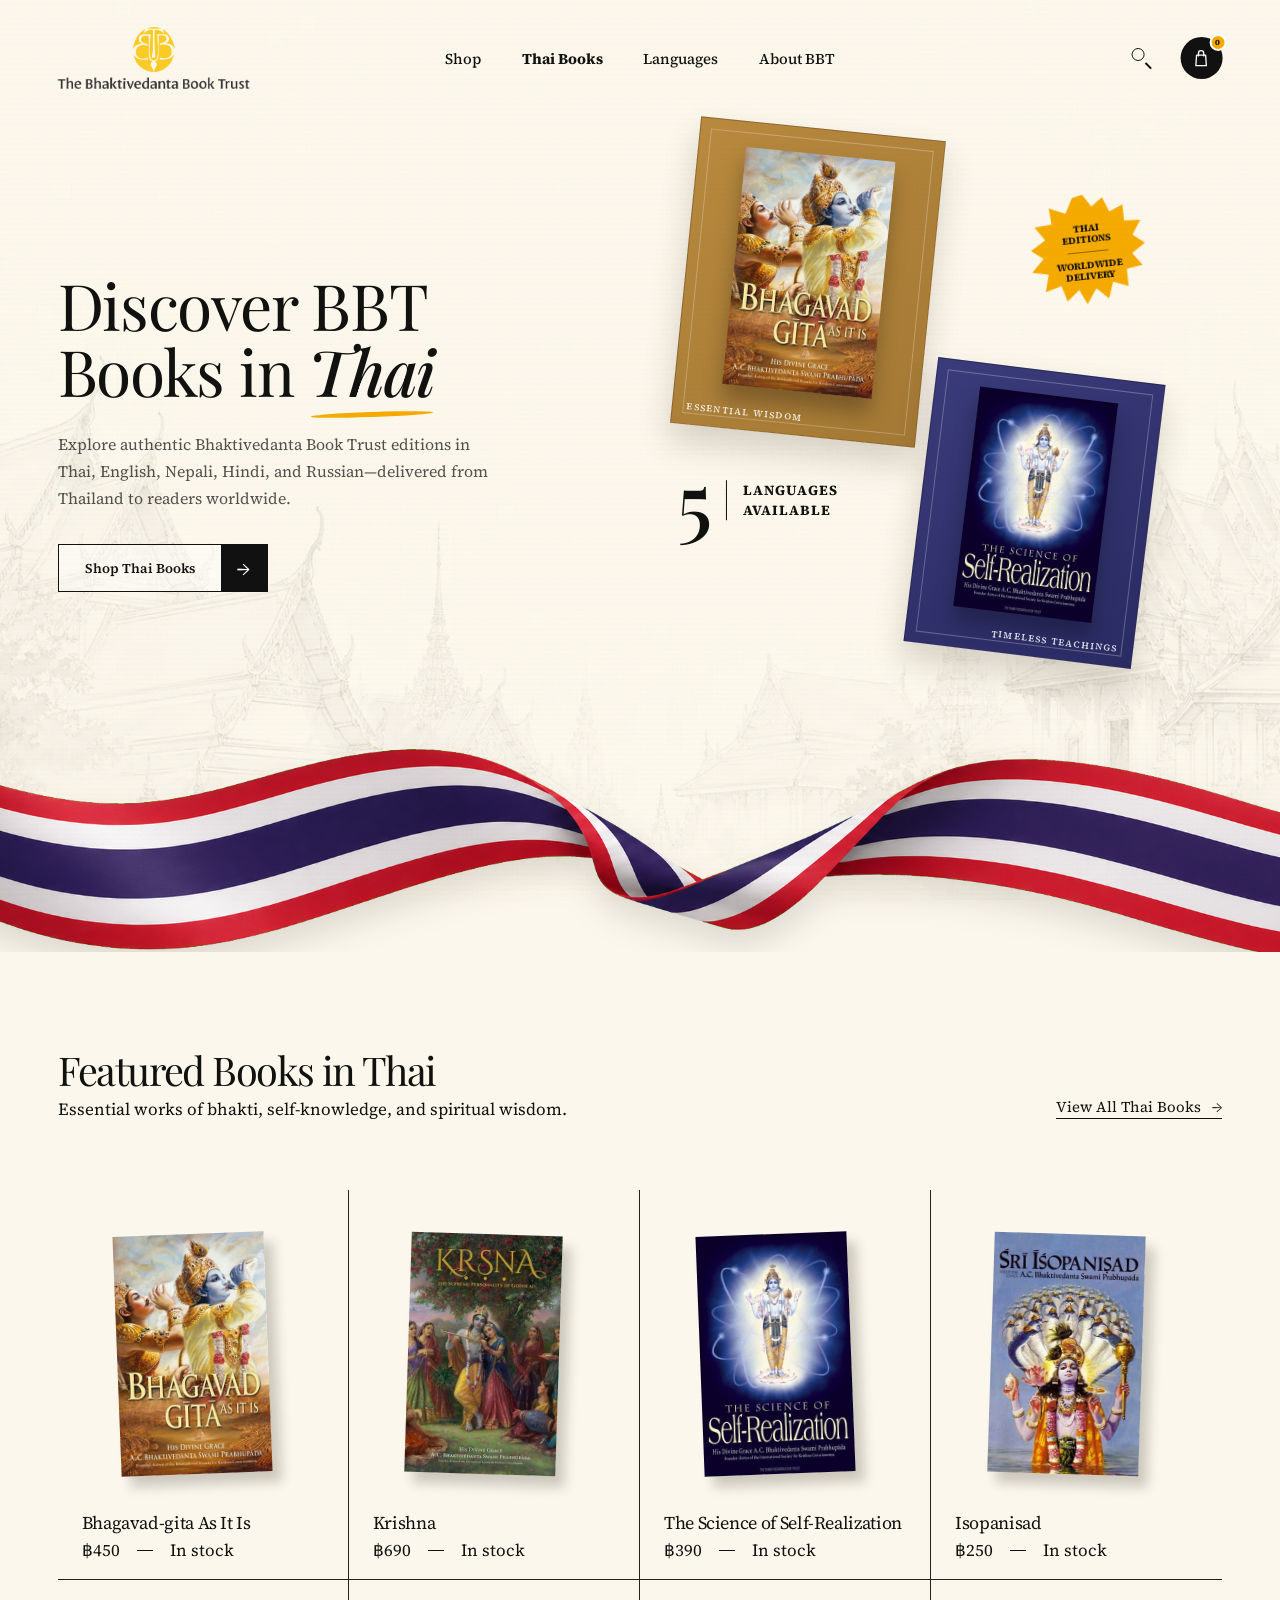
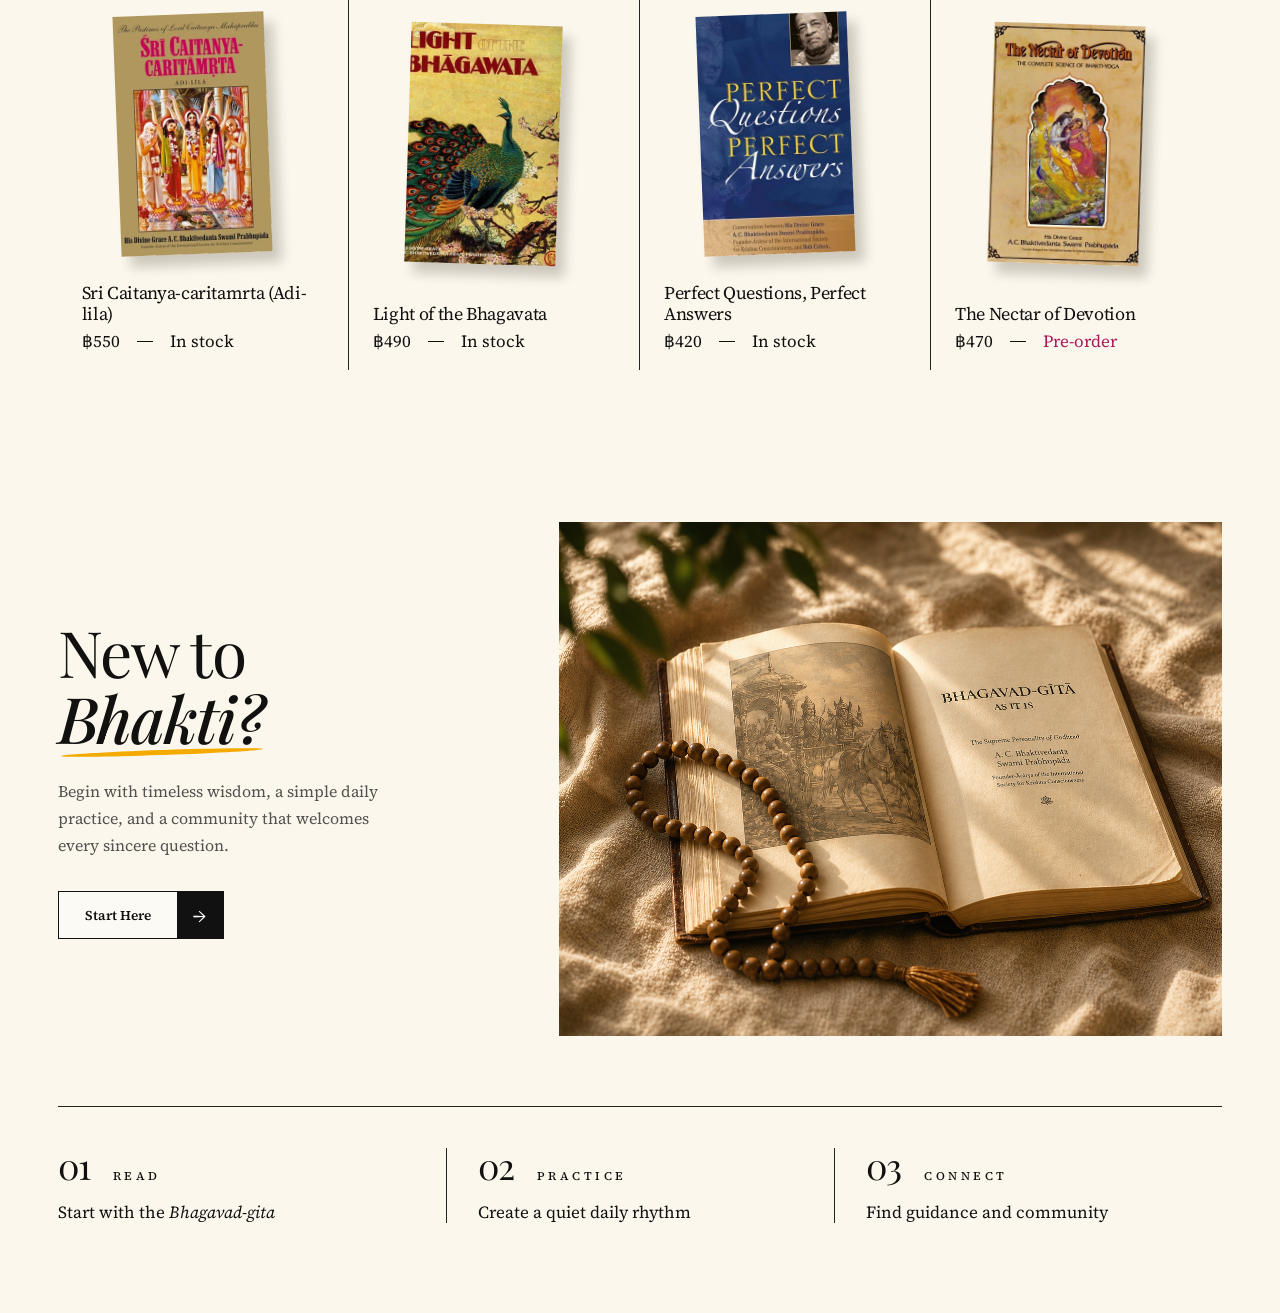
==== commit e161232f: "Update hero section and add Thai temple graphics Co-Authored-By: Claude Opus 5 <noreply@anthropic.co" ====
--- a/index.html
+++ b/index.html
@@ -11,6 +11,8 @@
   <link rel="stylesheet" href="css/hero.css">
 </head>
 <body>
+  <div class="site-atmosphere" aria-hidden="true"></div>
+
   <header class="site-header">
     <a class="brand" href="#" aria-label="Bhaktivedanta Book Trust home">
       <img src="assets/brand/logo.png" alt="The Bhaktivedanta Book Trust">
@@ -79,8 +81,8 @@
         </div>
       </div>
 
-      <div class="hero-color-steps" aria-hidden="true">
-        <span></span><span></span><span></span><span></span><span></span>
+      <div class="hero-ribbon" aria-hidden="true">
+        <img src="assets/graphics/thai-ribbons/ribbon-divider-xl.png" alt="">
       </div>
     </section>
 
@@ -179,9 +181,57 @@
         </article>
       </div>
 
-      <div class="color-stair" aria-hidden="true">
-        <span></span><span></span><span></span><span></span><span></span>
-      </div>
+    </section>
+
+    <section class="bhakti-intro" aria-labelledby="bhakti-title">
+      <div class="bhakti-intro__top">
+        <div class="bhakti-intro__copy">
+          <h2 class="bhakti-intro__title" id="bhakti-title">
+            <span>New to</span>
+            <em>Bhakti?</em>
+          </h2>
+          <p class="bhakti-intro__lead">
+            Begin with timeless wisdom, a simple daily practice, and
+            a community that welcomes every sincere question.
+          </p>
+          <a class="bhakti-intro__cta" href="#">
+            <span>Start Here</span>
+            <span class="bhakti-intro__cta-arrow" aria-hidden="true">→</span>
+          </a>
+        </div>
+
+        <figure class="bhakti-intro__media">
+          <img
+            src="assets/graphics/new-to-bhakti-still-life-v2.png"
+            alt="An open Bhagavad-gita resting on textured linen beside wooden japa beads">
+        </figure>
+      </div>
+
+      <ol class="bhakti-steps">
+        <li class="bhakti-step">
+          <p class="bhakti-step__head">
+            <span class="bhakti-step__num">01</span>
+            <span class="bhakti-step__label">Read</span>
+          </p>
+          <p class="bhakti-step__text">Start with the <em>Bhagavad-gita</em></p>
+        </li>
+
+        <li class="bhakti-step">
+          <p class="bhakti-step__head">
+            <span class="bhakti-step__num">02</span>
+            <span class="bhakti-step__label">Practice</span>
+          </p>
+          <p class="bhakti-step__text">Create a quiet daily rhythm</p>
+        </li>
+
+        <li class="bhakti-step">
+          <p class="bhakti-step__head">
+            <span class="bhakti-step__num">03</span>
+            <span class="bhakti-step__label">Connect</span>
+          </p>
+          <p class="bhakti-step__text">Find guidance and community</p>
+        </li>
+      </ol>
     </section>
   </main>
 </body>
--- a/css/hero.css
+++ b/css/hero.css
@@ -25,6 +25,20 @@
   background: var(--paper);
   font-family: var(--serif);
   font-optical-sizing: auto;
+}
+
+.site-atmosphere {
+  position: fixed;
+  z-index: 0;
+  inset: 0;
+  pointer-events: none;
+  background-image:
+    linear-gradient(rgb(251 247 237 / 18%), rgb(251 247 237 / 18%)),
+    url("../assets/graphics/thai-temple-linework-bg.webp");
+  background-position: center, center bottom;
+  background-repeat: no-repeat;
+  background-size: cover;
+  opacity: .56;
 }
 
 body::before {
@@ -190,7 +204,7 @@
   position: relative;
   min-height: 100svh;
   overflow: hidden;
-  background: #FBF7ED;
+  background: transparent;
 }
 
 .hero__inner {
@@ -402,31 +416,32 @@
   text-transform: uppercase;
 }
 
-.hero-color-steps {
-  position: absolute;
-  right: 0;
-  bottom: 0;
+.hero-ribbon {
+  position: absolute;
+  z-index: 1;
+  bottom: -34px;
   left: 0;
-  height: clamp(120px, 17vh, 168px);
-}
-
-.hero-color-steps span {
-  position: absolute;
-  right: 0;
-  height: 20%;
-}
-
-.hero-color-steps span:nth-child(1) { top: 0; left: 50%; background: #f8a61a; }
-.hero-color-steps span:nth-child(2) { top: 20%; left: 36%; background: #f96221; }
-.hero-color-steps span:nth-child(3) { top: 40%; left: 22%; background: #f7282e; }
-.hero-color-steps span:nth-child(4) { top: 60%; left: 8%; background: #cc1e61; }
-.hero-color-steps span:nth-child(5) { top: 80%; left: 0; background: #640b5d; }
+  width: 100%;
+  pointer-events: none;
+  filter: drop-shadow(0 17px 16px rgb(42 31 24 / 13%));
+}
+
+.hero-ribbon img {
+  display: block;
+  width: max(1140px, 116vw);
+  height: auto;
+  margin-left: 50%;
+  transform: translateX(-50%) rotate(-.8deg);
+  transform-origin: center;
+}
 
 main {
   position: relative;
+  z-index: 1;
 }
 
 .featured-books {
+  position: relative;
   width: var(--shell-width);
   min-height: 100svh;
   margin-inline: auto;
@@ -583,50 +598,157 @@
   color: #a91959;
 }
 
-.color-stair {
-  position: absolute;
-  bottom: 0;
-  left: 0;
-  width: 282px;
-  height: 192px;
-  pointer-events: none;
-}
-
-.color-stair span {
-  position: absolute;
-  left: 0;
-  height: 39px;
-}
-
-.color-stair span:nth-child(1) {
-  top: 0;
-  width: 42px;
-  background: #f7aa09;
-}
-
-.color-stair span:nth-child(2) {
-  top: 38px;
-  width: 86px;
-  background: #fb671a;
-}
-
-.color-stair span:nth-child(3) {
-  top: 76px;
-  width: 130px;
-  background: #f62f25;
-}
-
-.color-stair span:nth-child(4) {
-  top: 114px;
-  width: 178px;
-  background: #d71257;
-}
-
-.color-stair span:nth-child(5) {
-  top: 152px;
-  width: 224px;
-  height: 40px;
-  background: #67095e;
+.bhakti-intro {
+  width: var(--shell-width);
+  margin-inline: auto;
+  padding: clamp(52px, 5.5vw, 86px) 0 clamp(64px, 7vw, 110px);
+}
+
+.bhakti-intro__top {
+  display: grid;
+  grid-template-columns: minmax(0, .78fr) minmax(0, 1.22fr);
+  align-items: center;
+  gap: clamp(40px, 6vw, 104px);
+}
+
+.bhakti-intro__title {
+  margin: 0;
+  font-family: var(--display);
+  font-size: clamp(46px, 5vw, 74px);
+  font-weight: 400;
+  letter-spacing: -.02em;
+  line-height: 1.04;
+}
+
+.bhakti-intro__title span,
+.bhakti-intro__title em {
+  display: block;
+}
+
+.bhakti-intro__title em {
+  position: relative;
+  width: max-content;
+  font-style: italic;
+  font-weight: 500;
+}
+
+.bhakti-intro__title em::after {
+  position: absolute;
+  right: .02em;
+  bottom: -.06em;
+  left: .05em;
+  height: .08em;
+  border-radius: 50%;
+  background: var(--gold);
+  content: "";
+  transform: rotate(-2deg);
+}
+
+.bhakti-intro__lead {
+  max-width: 40ch;
+  margin: 26px 0 32px;
+  color: rgb(17 16 15 / 72%);
+  font-size: clamp(16px, 1.25vw, 18px);
+  line-height: 1.7;
+}
+
+.bhakti-intro__cta {
+  display: inline-grid;
+  grid-template-columns: auto 46px;
+  border: 1px solid #111;
+  background: rgb(255 255 255 / 38%);
+  font-size: 13.5px;
+  font-weight: 600;
+}
+
+.bhakti-intro__cta > span:first-child {
+  display: grid;
+  min-height: 46px;
+  padding-inline: 26px;
+  place-items: center;
+}
+
+.bhakti-intro__cta-arrow {
+  display: grid;
+  color: #fff;
+  background: #111;
+  font-size: 19px;
+  place-items: center;
+  transition: color .2s ease, background .2s ease;
+}
+
+.bhakti-intro__cta:hover .bhakti-intro__cta-arrow {
+  color: #111;
+  background: var(--gold);
+}
+
+.bhakti-intro__media {
+  margin: 0;
+  aspect-ratio: 84 / 65;
+  overflow: hidden;
+  background: rgb(17 17 15 / 6%);
+}
+
+.bhakti-intro__media img {
+  display: block;
+  width: 100%;
+  height: 100%;
+  object-fit: cover;
+  filter: sepia(12%) saturate(108%) contrast(98%);
+}
+
+.bhakti-steps {
+  display: grid;
+  grid-template-columns: repeat(3, minmax(0, 1fr));
+  margin: clamp(48px, 5.5vw, 92px) 0 0;
+  padding: clamp(30px, 3.2vw, 48px) 0 0;
+  border-top: 1px solid var(--rule);
+  list-style: none;
+}
+
+.bhakti-step {
+  padding-inline: clamp(20px, 2.4vw, 40px);
+  border-left: 1px solid var(--rule);
+}
+
+.bhakti-step:first-child {
+  padding-left: 0;
+  border-left: 0;
+}
+
+.bhakti-step__head {
+  display: flex;
+  align-items: baseline;
+  gap: clamp(16px, 1.8vw, 30px);
+  margin: 0 0 clamp(12px, 1.4vw, 22px);
+}
+
+.bhakti-step__num {
+  font-family: var(--display);
+  font-size: clamp(30px, 2.8vw, 46px);
+  font-weight: 400;
+  letter-spacing: -.04em;
+  line-height: 1;
+}
+
+.bhakti-step__label {
+  font-size: clamp(11px, .92vw, 14px);
+  font-weight: 500;
+  letter-spacing: .3em;
+  text-transform: uppercase;
+}
+
+.bhakti-step__text {
+  margin: 0;
+  font-family: var(--serif);
+  font-size: clamp(17px, 1.25vw, 21px);
+  font-weight: 400;
+  line-height: 1.25;
+  text-wrap: balance;
+}
+
+.bhakti-step__text em {
+  font-style: italic;
 }
 
 @media (max-width: 1400px) {
@@ -703,9 +825,29 @@
   .book:nth-last-child(-n + 2) {
     border-bottom: 0;
   }
+
+  .bhakti-intro {
+    width: min(100% - 48px, 720px);
+    padding: 64px 0 76px;
+  }
+
+  .bhakti-intro__top {
+    grid-template-columns: minmax(0, 1fr);
+    gap: 40px;
+  }
+
+  .bhakti-intro__lead {
+    max-width: 42ch;
+  }
 }
 
 @media (max-width: 580px) {
+  .site-atmosphere {
+    background-position: center, center bottom;
+    background-size: auto, auto 82svh;
+    opacity: .42;
+  }
+
   .site-header {
     width: min(100% - 40px, 680px);
     height: 104px;
@@ -798,20 +940,34 @@
     font-size: 18px;
   }
 
-  .color-stair {
-    width: 196px;
-    height: 130px;
-  }
-
-  .color-stair span {
-    height: 27px;
-  }
-
-  .color-stair span:nth-child(1) { top: 0; width: 28px; }
-  .color-stair span:nth-child(2) { top: 26px; width: 58px; }
-  .color-stair span:nth-child(3) { top: 52px; width: 88px; }
-  .color-stair span:nth-child(4) { top: 78px; width: 120px; }
-  .color-stair span:nth-child(5) { top: 104px; width: 152px; height: 27px; }
+  .hero-ribbon {
+    bottom: -12px;
+  }
+
+  .hero-ribbon img {
+    width: 900px;
+  }
+
+  .bhakti-intro {
+    width: min(100% - 40px, 680px);
+  }
+
+  .bhakti-steps {
+    grid-template-columns: minmax(0, 1fr);
+    gap: 28px;
+  }
+
+  .bhakti-step,
+  .bhakti-step:first-child {
+    padding: 0 0 26px;
+    border-left: 0;
+    border-bottom: 1px solid var(--rule);
+  }
+
+  .bhakti-step:last-child {
+    padding-bottom: 0;
+    border-bottom: 0;
+  }
 }
 
 @media (prefers-reduced-motion: reduce) {
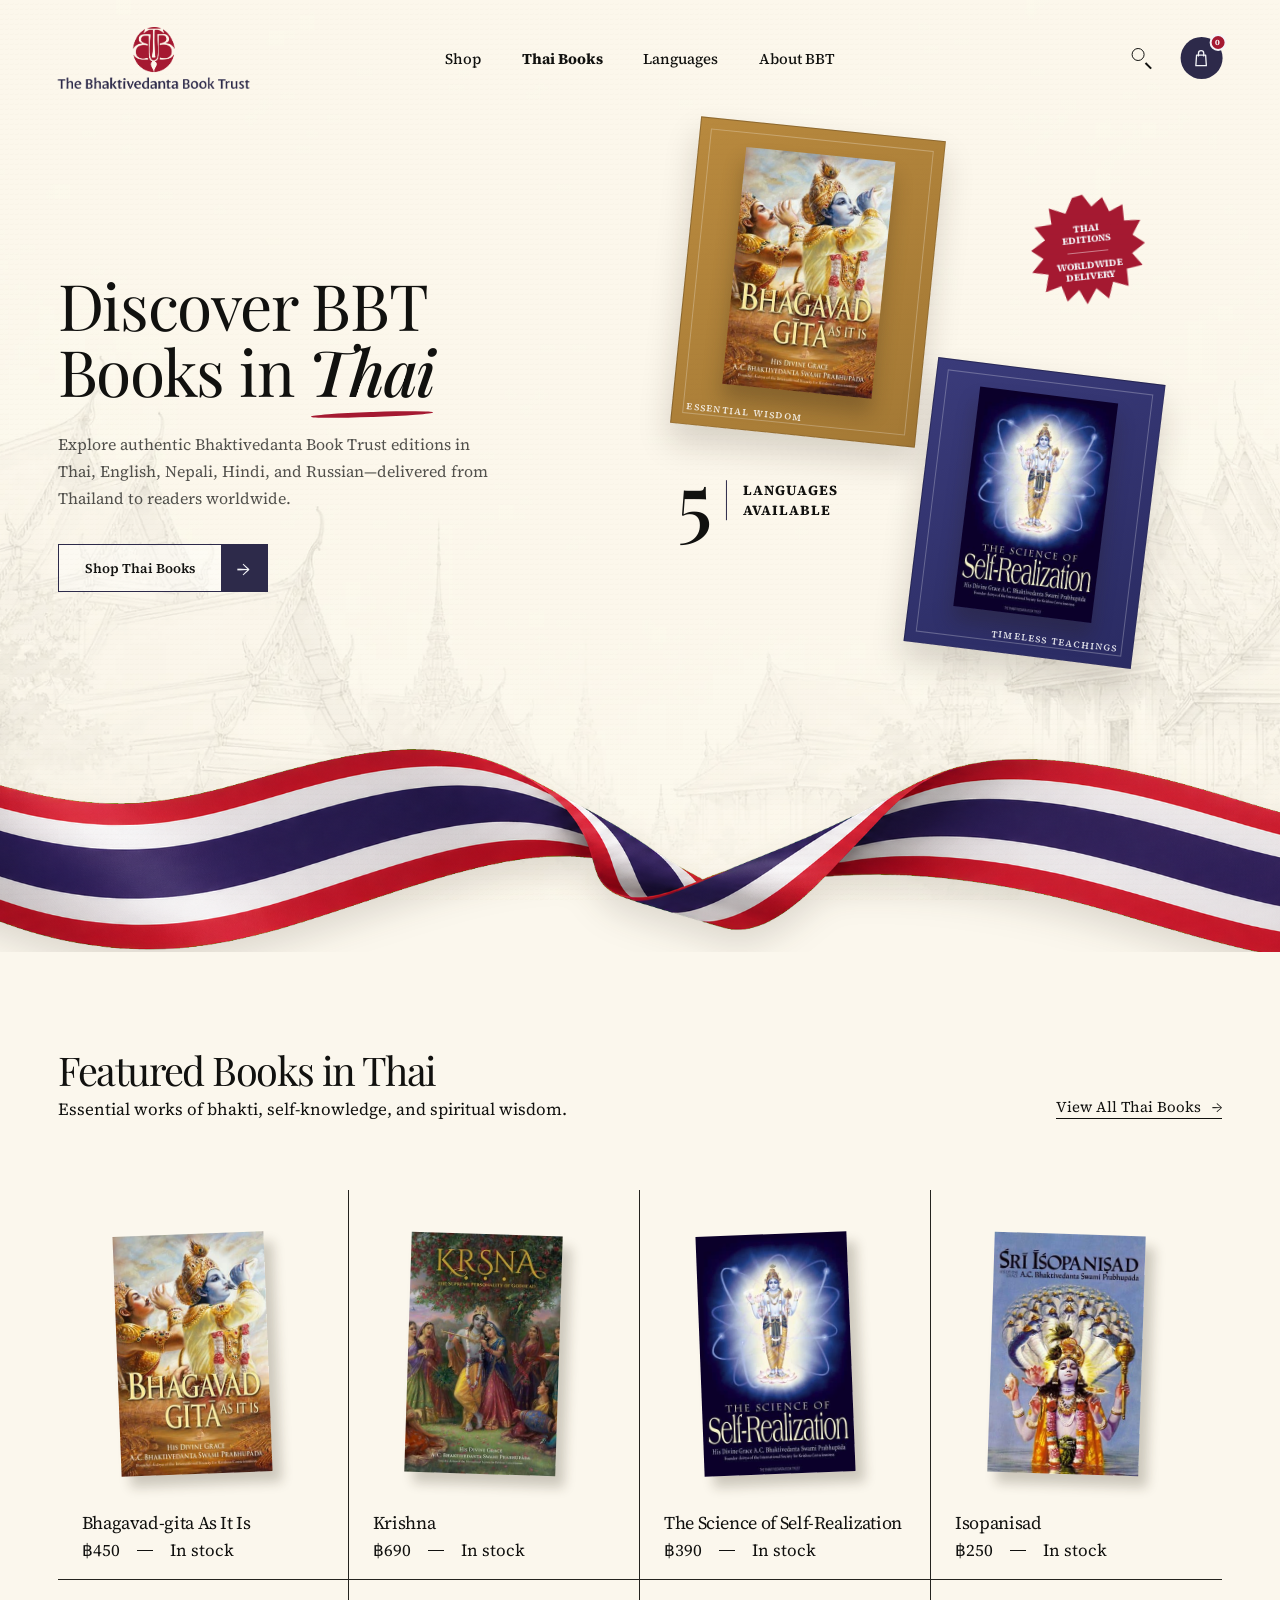
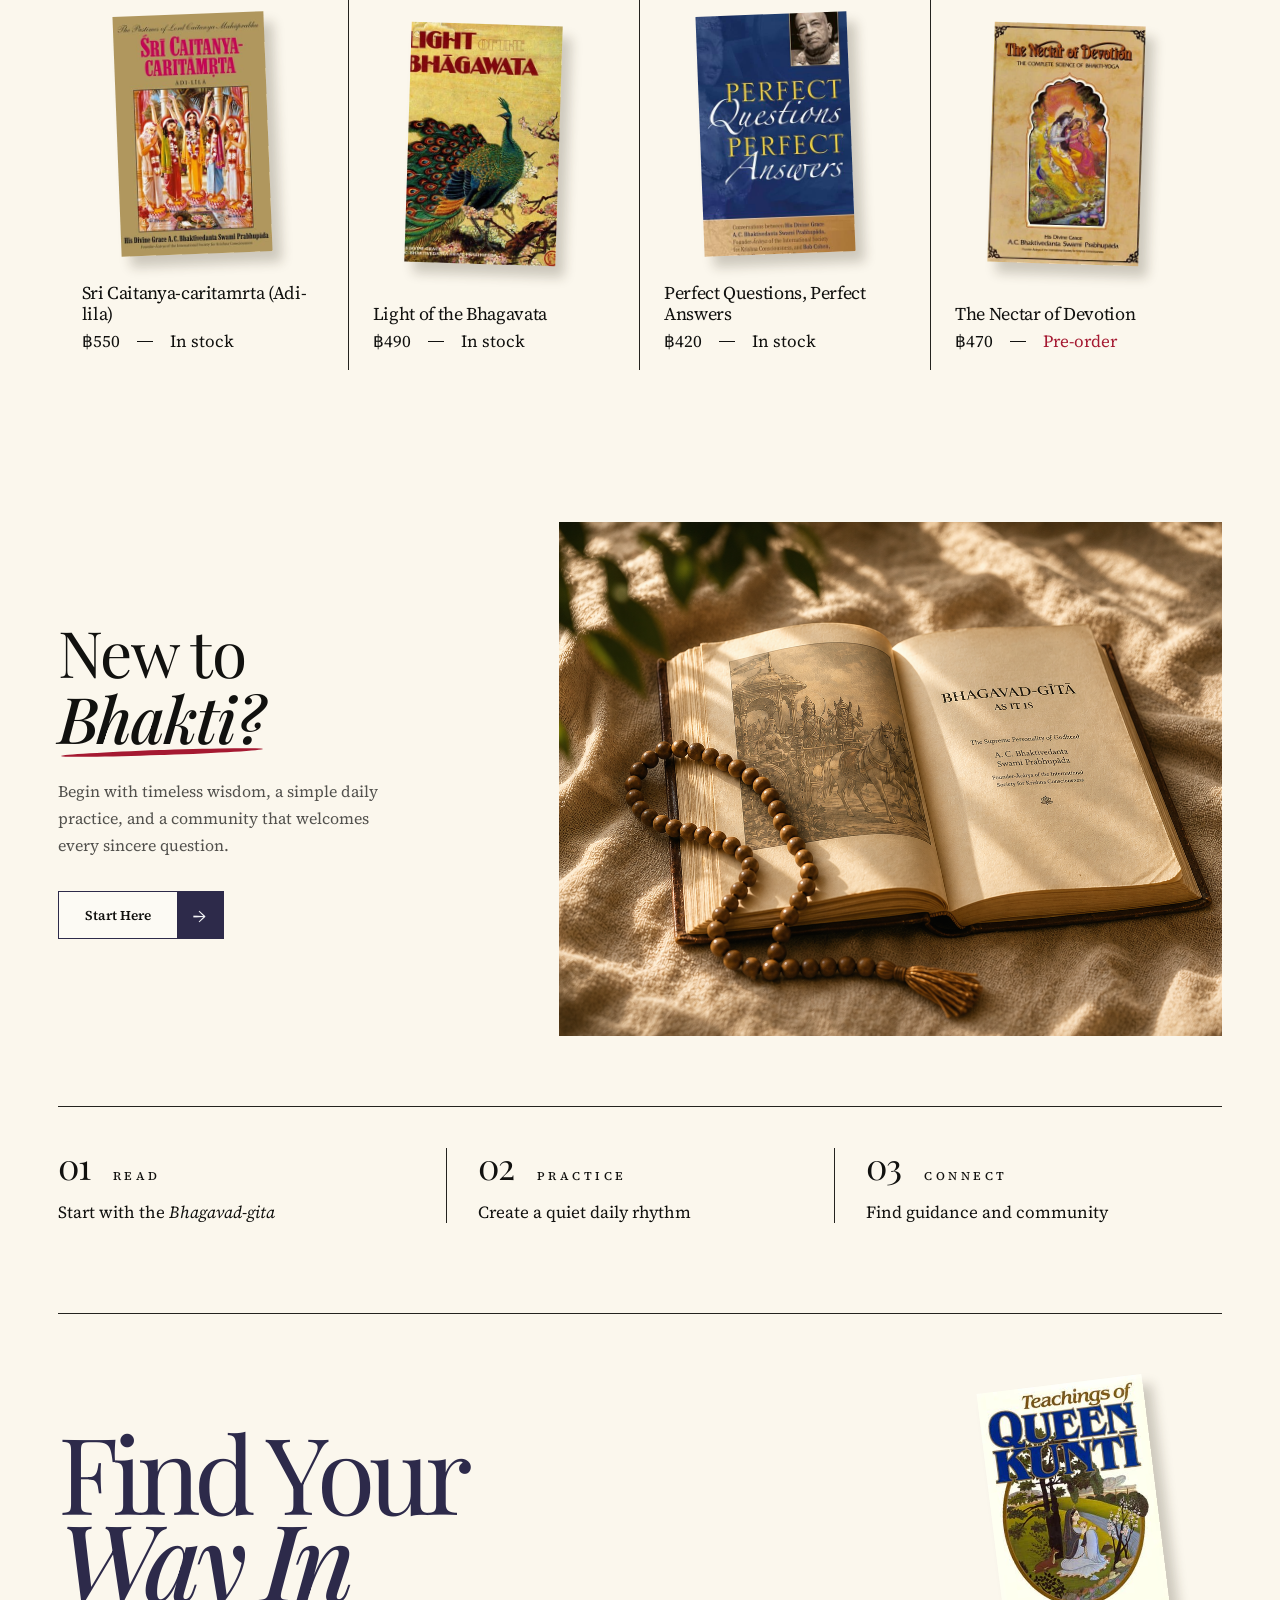
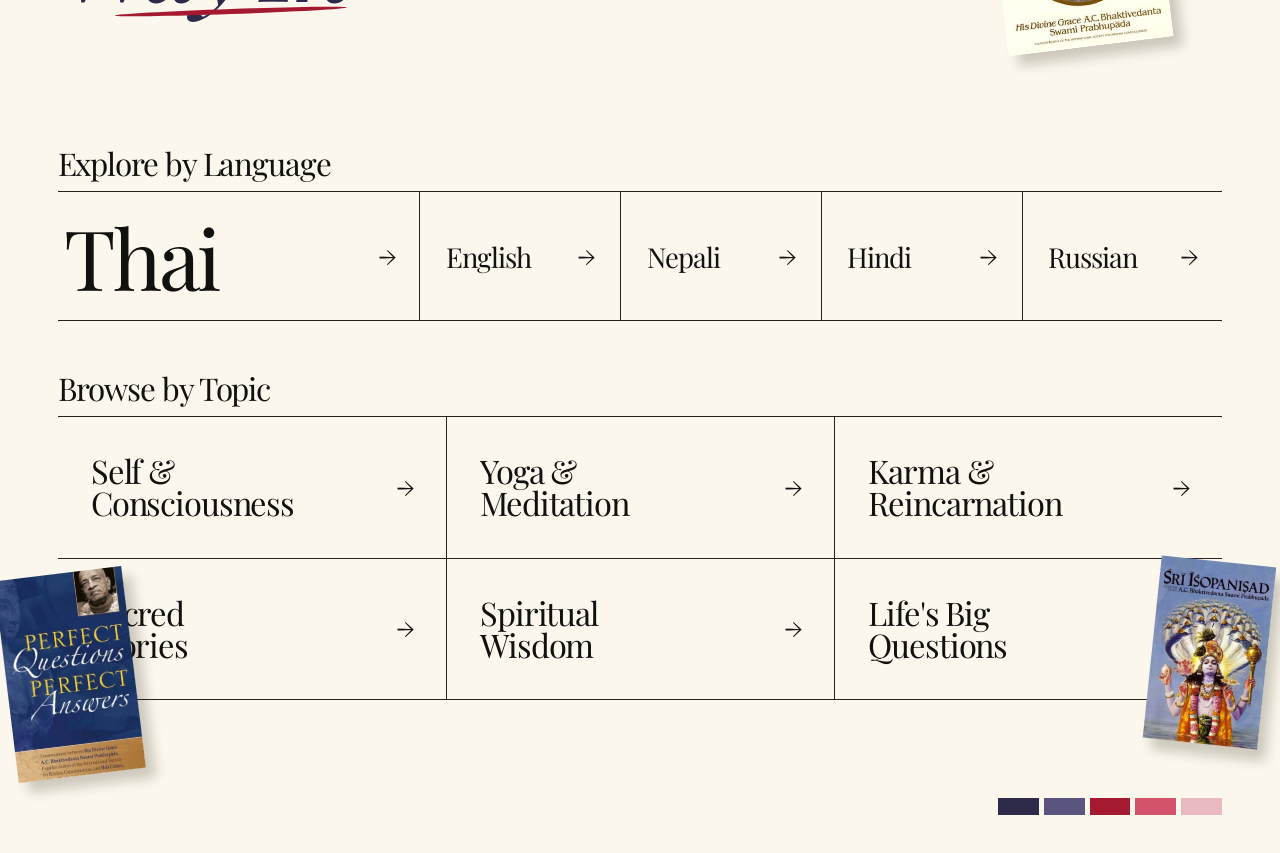
==== commit b5566355: "Rebuild color system around the Thai flag palette Replace the gold-and-magenta accents with the Thai" ====
--- a/index.html
+++ b/index.html
@@ -233,6 +233,93 @@
         </li>
       </ol>
     </section>
+
+    <section class="wayfinder" aria-labelledby="wayfinder-title">
+      <div class="wayfinder__intro">
+        <h2 class="wayfinder__title" id="wayfinder-title">
+          <span>Find Your</span>
+          <em>Way In</em>
+        </h2>
+
+        <figure class="wayfinder-book wayfinder-book--top" aria-hidden="true">
+          <img src="assets/books/en-tqk.jpeg" alt="">
+        </figure>
+      </div>
+
+      <div class="wayfinder__group wayfinder__group--languages">
+        <h3 class="wayfinder__label">Explore by Language</h3>
+
+        <nav class="language-grid" aria-label="Browse books by language">
+          <a class="language-link language-link--thai" href="#">
+            <span>Thai</span>
+            <span aria-hidden="true">&rarr;</span>
+          </a>
+          <a class="language-link" href="#">
+            <span>English</span>
+            <span aria-hidden="true">&rarr;</span>
+          </a>
+          <a class="language-link" href="#">
+            <span>Nepali</span>
+            <span aria-hidden="true">&rarr;</span>
+          </a>
+          <a class="language-link" href="#">
+            <span>Hindi</span>
+            <span aria-hidden="true">&rarr;</span>
+          </a>
+          <a class="language-link" href="#">
+            <span>Russian</span>
+            <span aria-hidden="true">&rarr;</span>
+          </a>
+        </nav>
+      </div>
+
+      <div class="wayfinder__group wayfinder__group--topics">
+        <h3 class="wayfinder__label">Browse by Topic</h3>
+
+        <nav class="topic-grid" aria-label="Browse books by topic">
+          <a class="topic-link" href="#">
+            <span>Self &amp;<br>Consciousness</span>
+            <span aria-hidden="true">&rarr;</span>
+          </a>
+          <a class="topic-link" href="#">
+            <span>Yoga &amp;<br>Meditation</span>
+            <span aria-hidden="true">&rarr;</span>
+          </a>
+          <a class="topic-link" href="#">
+            <span>Karma &amp;<br>Reincarnation</span>
+            <span aria-hidden="true">&rarr;</span>
+          </a>
+          <a class="topic-link" href="#">
+            <span>Sacred<br>Stories</span>
+            <span aria-hidden="true">&rarr;</span>
+          </a>
+          <a class="topic-link" href="#">
+            <span>Spiritual<br>Wisdom</span>
+            <span aria-hidden="true">&rarr;</span>
+          </a>
+          <a class="topic-link" href="#">
+            <span>Life's Big<br>Questions</span>
+            <span aria-hidden="true">&rarr;</span>
+          </a>
+        </nav>
+
+        <figure class="wayfinder-book wayfinder-book--left" aria-hidden="true">
+          <img src="assets/books/en-pqpa.jpeg" alt="">
+        </figure>
+
+        <figure class="wayfinder-book wayfinder-book--right" aria-hidden="true">
+          <img src="assets/books/en-iso.jpeg" alt="">
+        </figure>
+      </div>
+
+      <div class="wayfinder-ladder" aria-hidden="true">
+        <span></span>
+        <span></span>
+        <span></span>
+        <span></span>
+        <span></span>
+      </div>
+    </section>
   </main>
 </body>
 </html>
--- a/css/hero.css
+++ b/css/hero.css
@@ -1,8 +1,54 @@
 :root {
+  /* base */
   --paper: #fbf7ed;
   --ink: #11110f;
   --rule: #24231f;
-  --gold: #f5aa00;
+
+  /* thai flag brand */
+  --th-red: #a51931;
+  --th-navy: #2d2a4a;
+  --th-white: #f4f5f8;
+
+  /* semantic accents */
+  --accent: var(--th-red);
+  --accent-strong: var(--th-navy);
+  --on-accent: var(--th-white);
+
+  /* fixed five-step brand ladder */
+  --ladder-rose: #e9b9c1;
+  --ladder-red-mid: #d2536b;
+  --ladder-red: #a51931;
+  --ladder-navy-mid: #5a557f;
+  --ladder-navy: #2d2a4a;
+
+  /* surfaces + text tints */
+  --surface-invert: var(--th-navy);
+  --surface-wash: rgb(255 255 255 / 38%);
+  --paper-wash: rgb(251 247 237 / 18%);
+  --grain-warm: rgb(77 57 30 / 14%);
+  --grain-light: rgb(255 255 255 / 45%);
+  --ink-muted: rgb(17 16 15 / 72%);
+  --ink-faint: rgb(17 16 15 / 44%);
+  --ink-tint-07: rgb(17 16 15 / 7%);
+  --ink-tint-06: rgb(17 17 15 / 6%);
+  --hairline-soft: rgb(17 16 15 / 18%);
+  --bevel-light: rgb(255 255 255 / 26%);
+  --on-jacket: rgb(255 255 255 / 82%);
+  --on-accent-faint: rgb(255 255 255 / 44%);
+
+  /* shadows (warm) */
+  --shadow-slab: 0 18px 32px rgb(36 25 14 / 17%);
+  --shadow-board: 0 15px 20px rgb(36 25 14 / 27%);
+  --shadow-cover: 9px 11px 12px rgb(47 35 16 / 22%);
+  --shadow-cover-hover: 11px 16px 18px rgb(47 35 16 / 26%);
+  --drop-ribbon: drop-shadow(0 17px 16px rgb(42 31 24 / 13%));
+
+  /* book-jacket artwork — NOT brand color, do not reuse */
+  --jacket-gold-a: #b8893e;
+  --jacket-gold-b: #a47935;
+  --jacket-indigo-a: #3a3b7a;
+  --jacket-indigo-b: #2a2b63;
+
   --shell-width: min(100% - clamp(40px, 9vw, 180px), 1180px);
   --display: "Playfair Display", Georgia, "Times New Roman", serif;
   --serif: "Source Serif 4", Georgia, "Times New Roman", serif;
@@ -33,7 +79,7 @@
   inset: 0;
   pointer-events: none;
   background-image:
-    linear-gradient(rgb(251 247 237 / 18%), rgb(251 247 237 / 18%)),
+    linear-gradient(var(--paper-wash), var(--paper-wash)),
     url("../assets/graphics/thai-temple-linework-bg.webp");
   background-position: center, center bottom;
   background-repeat: no-repeat;
@@ -49,8 +95,8 @@
   pointer-events: none;
   content: "";
   background-image:
-    repeating-radial-gradient(circle at 20% 30%, rgb(77 57 30 / 14%) 0 .35px, transparent .5px 3px),
-    repeating-radial-gradient(circle at 80% 70%, rgb(255 255 255 / 45%) 0 .45px, transparent .6px 4px);
+    repeating-radial-gradient(circle at 20% 30%, var(--grain-warm) 0 .35px, transparent .5px 3px),
+    repeating-radial-gradient(circle at 80% 70%, var(--grain-light) 0 .45px, transparent .6px 4px);
   background-size: 5px 5px, 7px 7px;
   mix-blend-mode: multiply;
 }
@@ -160,7 +206,7 @@
 
 .search-control:hover,
 .search-control:focus-visible {
-  background: rgb(17 16 15 / 7%);
+  background: var(--ink-tint-07);
 }
 
 .cart-control {
@@ -169,8 +215,8 @@
   width: 42px;
   height: 42px;
   border-radius: 50%;
-  color: #fff;
-  background: #111;
+  color: var(--on-accent);
+  background: var(--surface-invert);
   place-items: center;
 }
 
@@ -191,10 +237,10 @@
   display: grid;
   width: 17px;
   height: 17px;
-  border: 2px solid #fff;
+  border: 2px solid var(--on-accent);
   border-radius: 50%;
-  color: #111;
-  background: var(--gold);
+  color: var(--on-accent);
+  background: var(--accent);
   font-size: 8px;
   font-weight: 700;
   place-items: center;
@@ -252,7 +298,7 @@
   left: .05em;
   height: .08em;
   border-radius: 50%;
-  background: var(--gold);
+  background: var(--accent);
   content: "";
   transform: rotate(-2deg);
 }
@@ -260,7 +306,7 @@
 .hero__lead {
   max-width: 54ch;
   margin: 0 0 32px;
-  color: rgb(17 16 15 / 72%);
+  color: var(--ink-muted);
   font-size: clamp(16px, 1.25vw, 18px);
   line-height: 1.7;
 }
@@ -268,8 +314,8 @@
 .hero__cta {
   display: inline-grid;
   grid-template-columns: auto 46px;
-  border: 1px solid #111;
-  background: rgb(255 255 255 / 38%);
+  border: 1px solid var(--surface-invert);
+  background: var(--surface-wash);
   font-size: 13.5px;
   font-weight: 600;
 }
@@ -283,16 +329,16 @@
 
 .hero__cta-arrow {
   display: grid;
-  color: #fff;
-  background: #111;
+  color: var(--on-accent);
+  background: var(--surface-invert);
   font-size: 19px;
   place-items: center;
   transition: color .2s ease, background .2s ease;
 }
 
 .hero__cta:hover .hero__cta-arrow {
-  color: #111;
-  background: var(--gold);
+  color: var(--on-accent);
+  background: var(--accent);
 }
 
 .book-showcase {
@@ -306,14 +352,14 @@
   position: absolute;
   aspect-ratio: 4 / 5;
   margin: 0;
-  border: 1px solid rgb(17 16 15 / 18%);
-  box-shadow: 0 18px 32px rgb(36 25 14 / 17%);
+  border: 1px solid var(--hairline-soft);
+  box-shadow: var(--shadow-slab);
 }
 
 .hero-book::before {
   position: absolute;
   inset: 10px;
-  border: 1px solid rgb(255 255 255 / 26%);
+  border: 1px solid var(--bevel-light);
   content: "";
 }
 
@@ -326,7 +372,7 @@
   width: auto;
   max-width: 72%;
   height: 78%;
-  box-shadow: 0 15px 20px rgb(0 0 0 / 27%);
+  box-shadow: var(--shadow-board);
   transform: translate(-50%, -50%);
 }
 
@@ -335,7 +381,7 @@
   z-index: 2;
   right: 14px;
   bottom: 11px;
-  color: rgb(255 255 255 / 82%);
+  color: var(--on-jacket);
   font-size: 9px;
   font-weight: 600;
   letter-spacing: .14em;
@@ -346,7 +392,7 @@
   top: 0;
   left: 4%;
   width: min(44%, 246px);
-  background: linear-gradient(135deg, #b8893e, #a47935);
+  background: linear-gradient(135deg, var(--jacket-gold-a), var(--jacket-gold-b));
   transform: rotate(5.8deg);
 }
 
@@ -359,7 +405,7 @@
   top: 37%;
   left: 46%;
   width: min(41%, 229px);
-  background: linear-gradient(145deg, #3a3b7a, #2a2b63);
+  background: linear-gradient(145deg, var(--jacket-indigo-a), var(--jacket-indigo-b));
   transform: rotate(7deg);
 }
 
@@ -372,7 +418,8 @@
   width: clamp(100px, 9vw, 124px);
   height: clamp(100px, 9vw, 124px);
   padding: 24px 12px;
-  background: var(--gold);
+  color: var(--on-accent);
+  background: var(--accent);
   clip-path: polygon(50% 0%,57% 11%,67% 4%,72% 17%,84% 12%,84% 26%,98% 27%,90% 39%,100% 47%,88% 55%,96% 66%,82% 68%,82% 83%,69% 78%,64% 92%,54% 82%,45% 95%,39% 82%,28% 91%,24% 77%,10% 81%,14% 66%,0 63%,11% 52%,1% 44%,14% 36%,6% 24%,21% 23%,20% 9%,34% 15%,41% 2%);
   font-size: clamp(9px, .75vw, 11px);
   font-weight: 700;
@@ -386,7 +433,7 @@
 .trust-badge i {
   width: 45%;
   height: 1px;
-  background: rgb(17 16 15 / 44%);
+  background: var(--on-accent-faint);
 }
 
 .language-detail {
@@ -408,7 +455,7 @@
 
 .language-detail span {
   padding-left: 16px;
-  border-left: 1px solid #111;
+  border-left: 1px solid var(--surface-invert);
   font-size: 14px;
   font-weight: 700;
   letter-spacing: .08em;
@@ -423,7 +470,7 @@
   left: 0;
   width: 100%;
   pointer-events: none;
-  filter: drop-shadow(0 17px 16px rgb(42 31 24 / 13%));
+  filter: var(--drop-ribbon);
 }
 
 .hero-ribbon img {
@@ -494,7 +541,7 @@
 .view-all:hover,
 .view-all:focus-visible {
   gap: 17px;
-  color: #8a1b56;
+  color: var(--accent);
 }
 
 .books-grid {
@@ -534,7 +581,7 @@
   height: clamp(240px, 26vh, 306px);
   max-height: calc(100% - 12px);
   object-fit: contain;
-  box-shadow: 9px 11px 12px rgb(47 35 16 / 22%);
+  box-shadow: var(--shadow-cover);
   transition: transform .28s ease, box-shadow .28s ease;
 }
 
@@ -548,7 +595,7 @@
 
 .book__cover:hover img,
 .book__cover:focus-visible img {
-  box-shadow: 11px 16px 18px rgb(47 35 16 / 26%);
+  box-shadow: var(--shadow-cover-hover);
   transform: rotate(0) translateY(-5px);
 }
 
@@ -595,7 +642,7 @@
 }
 
 .preorder {
-  color: #a91959;
+  color: var(--accent);
 }
 
 .bhakti-intro {
@@ -639,7 +686,7 @@
   left: .05em;
   height: .08em;
   border-radius: 50%;
-  background: var(--gold);
+  background: var(--accent);
   content: "";
   transform: rotate(-2deg);
 }
@@ -647,7 +694,7 @@
 .bhakti-intro__lead {
   max-width: 40ch;
   margin: 26px 0 32px;
-  color: rgb(17 16 15 / 72%);
+  color: var(--ink-muted);
   font-size: clamp(16px, 1.25vw, 18px);
   line-height: 1.7;
 }
@@ -655,8 +702,8 @@
 .bhakti-intro__cta {
   display: inline-grid;
   grid-template-columns: auto 46px;
-  border: 1px solid #111;
-  background: rgb(255 255 255 / 38%);
+  border: 1px solid var(--surface-invert);
+  background: var(--surface-wash);
   font-size: 13.5px;
   font-weight: 600;
 }
@@ -670,23 +717,23 @@
 
 .bhakti-intro__cta-arrow {
   display: grid;
-  color: #fff;
-  background: #111;
+  color: var(--on-accent);
+  background: var(--surface-invert);
   font-size: 19px;
   place-items: center;
   transition: color .2s ease, background .2s ease;
 }
 
 .bhakti-intro__cta:hover .bhakti-intro__cta-arrow {
-  color: #111;
-  background: var(--gold);
+  color: var(--on-accent);
+  background: var(--accent);
 }
 
 .bhakti-intro__media {
   margin: 0;
   aspect-ratio: 84 / 65;
   overflow: hidden;
-  background: rgb(17 17 15 / 6%);
+  background: var(--ink-tint-06);
 }
 
 .bhakti-intro__media img {
@@ -751,6 +798,225 @@
   font-style: italic;
 }
 
+.wayfinder {
+  position: relative;
+  width: var(--shell-width);
+  margin-inline: auto;
+  padding: clamp(82px, 9vw, 142px) 0 clamp(116px, 12vw, 182px);
+}
+
+.wayfinder::before {
+  position: absolute;
+  top: 0;
+  right: 0;
+  left: 0;
+  height: 1px;
+  background: var(--rule);
+  content: "";
+}
+
+.wayfinder__intro {
+  position: relative;
+  min-height: clamp(250px, 25vw, 354px);
+}
+
+.wayfinder__title {
+  position: relative;
+  z-index: 2;
+  width: max-content;
+  margin: 0;
+  color: var(--accent-strong);
+  font-family: var(--display);
+  font-size: clamp(68px, 8.3vw, 124px);
+  font-weight: 400;
+  letter-spacing: -.055em;
+  line-height: .82;
+}
+
+.wayfinder__title span,
+.wayfinder__title em {
+  display: block;
+}
+
+.wayfinder__title em {
+  position: relative;
+  width: max-content;
+  font-style: italic;
+  font-weight: 500;
+}
+
+.wayfinder__title em::after {
+  position: absolute;
+  right: .02em;
+  bottom: -.11em;
+  left: .54em;
+  height: .045em;
+  border-radius: 50%;
+  background: var(--accent);
+  content: "";
+  transform: rotate(-2deg);
+}
+
+.wayfinder__group {
+  position: relative;
+}
+
+.wayfinder__group--topics {
+  margin-top: clamp(34px, 4vw, 58px);
+}
+
+.wayfinder__label {
+  margin: 0;
+  padding-bottom: 12px;
+  border-bottom: 1px solid var(--rule);
+  font-family: var(--display);
+  font-size: clamp(25px, 2.45vw, 38px);
+  font-weight: 400;
+  letter-spacing: -.035em;
+  line-height: 1;
+}
+
+.language-grid {
+  display: grid;
+  grid-template-columns: minmax(280px, 1.8fr) repeat(4, minmax(135px, 1fr));
+  border-bottom: 1px solid var(--rule);
+}
+
+.language-link,
+.topic-link {
+  position: relative;
+  display: flex;
+  align-items: center;
+  justify-content: space-between;
+  gap: 18px;
+  border-left: 1px solid var(--rule);
+}
+
+.language-link:first-child,
+.topic-link:nth-child(3n + 1) {
+  border-left: 0;
+}
+
+.language-link {
+  min-height: clamp(112px, 10vw, 152px);
+  padding: 18px clamp(18px, 2vw, 30px);
+  font-family: var(--display);
+  font-size: clamp(25px, 2.15vw, 34px);
+  letter-spacing: -.035em;
+  line-height: 1;
+}
+
+.language-link--thai {
+  padding-left: 6px;
+  font-size: clamp(58px, 6.5vw, 98px);
+}
+
+.language-link > span:last-child,
+.topic-link > span:last-child {
+  flex: 0 0 auto;
+  font-family: var(--serif);
+  font-size: clamp(24px, 2vw, 32px);
+  font-weight: 400;
+  transition: color .2s ease, transform .2s ease;
+}
+
+.language-link:hover > span:last-child,
+.language-link:focus-visible > span:last-child,
+.topic-link:hover > span:last-child,
+.topic-link:focus-visible > span:last-child {
+  color: var(--accent);
+  transform: translateX(7px);
+}
+
+.topic-grid {
+  display: grid;
+  grid-template-columns: repeat(3, minmax(0, 1fr));
+  border-bottom: 1px solid var(--rule);
+}
+
+.topic-link {
+  min-height: clamp(126px, 11vw, 164px);
+  padding: clamp(20px, 2.2vw, 34px) clamp(22px, 2.6vw, 42px);
+  font-family: var(--display);
+  font-size: clamp(26px, 2.55vw, 40px);
+  letter-spacing: -.035em;
+  line-height: .98;
+}
+
+.topic-link:nth-child(n + 4) {
+  border-top: 1px solid var(--rule);
+}
+
+.wayfinder-book {
+  position: absolute;
+  z-index: 3;
+  margin: 0;
+  pointer-events: none;
+}
+
+.wayfinder-book img {
+  display: block;
+  width: 100%;
+  height: auto;
+  box-shadow: var(--shadow-cover);
+}
+
+.wayfinder-book--top {
+  top: clamp(-54px, -3.5vw, -18px);
+  right: clamp(30px, 5vw, 76px);
+  width: clamp(126px, 13vw, 188px);
+  transform: rotate(-7deg);
+}
+
+.wayfinder-book--left {
+  bottom: clamp(-92px, -6vw, -54px);
+  left: clamp(-72px, -4vw, -38px);
+  width: clamp(106px, 10vw, 148px);
+  transform: rotate(-7deg);
+}
+
+.wayfinder-book--right {
+  right: clamp(-64px, -3.5vw, -34px);
+  bottom: clamp(-58px, -3.5vw, -28px);
+  width: clamp(96px, 9vw, 136px);
+  transform: rotate(6deg);
+}
+
+.wayfinder-ladder {
+  position: absolute;
+  right: 0;
+  bottom: clamp(30px, 3vw, 46px);
+  display: flex;
+  align-items: center;
+  gap: 5px;
+}
+
+.wayfinder-ladder span {
+  display: block;
+  width: clamp(30px, 3.2vw, 46px);
+  height: 17px;
+}
+
+.wayfinder-ladder span:nth-child(1) {
+  background: var(--ladder-navy);
+}
+
+.wayfinder-ladder span:nth-child(2) {
+  background: var(--ladder-navy-mid);
+}
+
+.wayfinder-ladder span:nth-child(3) {
+  background: var(--ladder-red);
+}
+
+.wayfinder-ladder span:nth-child(4) {
+  background: var(--ladder-red-mid);
+}
+
+.wayfinder-ladder span:nth-child(5) {
+  background: var(--ladder-rose);
+}
+
 @media (max-width: 1400px) {
   .book {
     padding-inline: 24px;
@@ -838,6 +1104,39 @@
 
   .bhakti-intro__lead {
     max-width: 42ch;
+  }
+
+  .wayfinder {
+    width: min(100% - 48px, 720px);
+  }
+
+  .language-grid {
+    grid-template-columns: 1.7fr repeat(2, 1fr);
+  }
+
+  .language-link:nth-child(4) {
+    border-left: 0;
+  }
+
+  .language-link:nth-child(n + 4) {
+    border-top: 1px solid var(--rule);
+  }
+
+  .language-link--thai {
+    grid-row: span 2;
+  }
+
+  .topic-link {
+    font-size: clamp(24px, 3.6vw, 34px);
+  }
+
+  .wayfinder-book--top {
+    right: 14px;
+  }
+
+  .wayfinder-book--left,
+  .wayfinder-book--right {
+    display: none;
   }
 }
 
@@ -968,6 +1267,81 @@
     padding-bottom: 0;
     border-bottom: 0;
   }
+
+  .wayfinder {
+    width: min(100% - 40px, 680px);
+    padding: 72px 0 112px;
+  }
+
+  .wayfinder__intro {
+    min-height: 210px;
+  }
+
+  .wayfinder__title {
+    font-size: clamp(58px, 20vw, 88px);
+  }
+
+  .wayfinder-book--top {
+    top: 76px;
+    right: 6px;
+    width: 104px;
+  }
+
+  .wayfinder__label {
+    font-size: 27px;
+  }
+
+  .language-grid {
+    grid-template-columns: repeat(2, minmax(0, 1fr));
+  }
+
+  .language-link,
+  .language-link:nth-child(4) {
+    min-height: 94px;
+    border-top: 1px solid var(--rule);
+    border-left: 1px solid var(--rule);
+    font-size: 25px;
+  }
+
+  .language-link:nth-child(odd) {
+    border-left: 0;
+  }
+
+  .language-link--thai {
+    grid-row: auto;
+    grid-column: 1 / -1;
+    min-height: 116px;
+    padding-left: 4px;
+    border-top: 0;
+    font-size: 64px;
+  }
+
+  .topic-grid {
+    grid-template-columns: minmax(0, 1fr);
+  }
+
+  .topic-link,
+  .topic-link:nth-child(3n + 1) {
+    min-height: 108px;
+    padding-inline: 4px 16px;
+    border-top: 1px solid var(--rule);
+    border-left: 0;
+    font-size: 31px;
+  }
+
+  .topic-link:first-child {
+    border-top: 0;
+  }
+
+  .wayfinder-ladder {
+    bottom: 38px;
+    gap: 3px;
+  }
+
+  .wayfinder-ladder span {
+    width: 28px;
+    height: 11px;
+  }
 }
 
 @media (prefers-reduced-motion: reduce) {
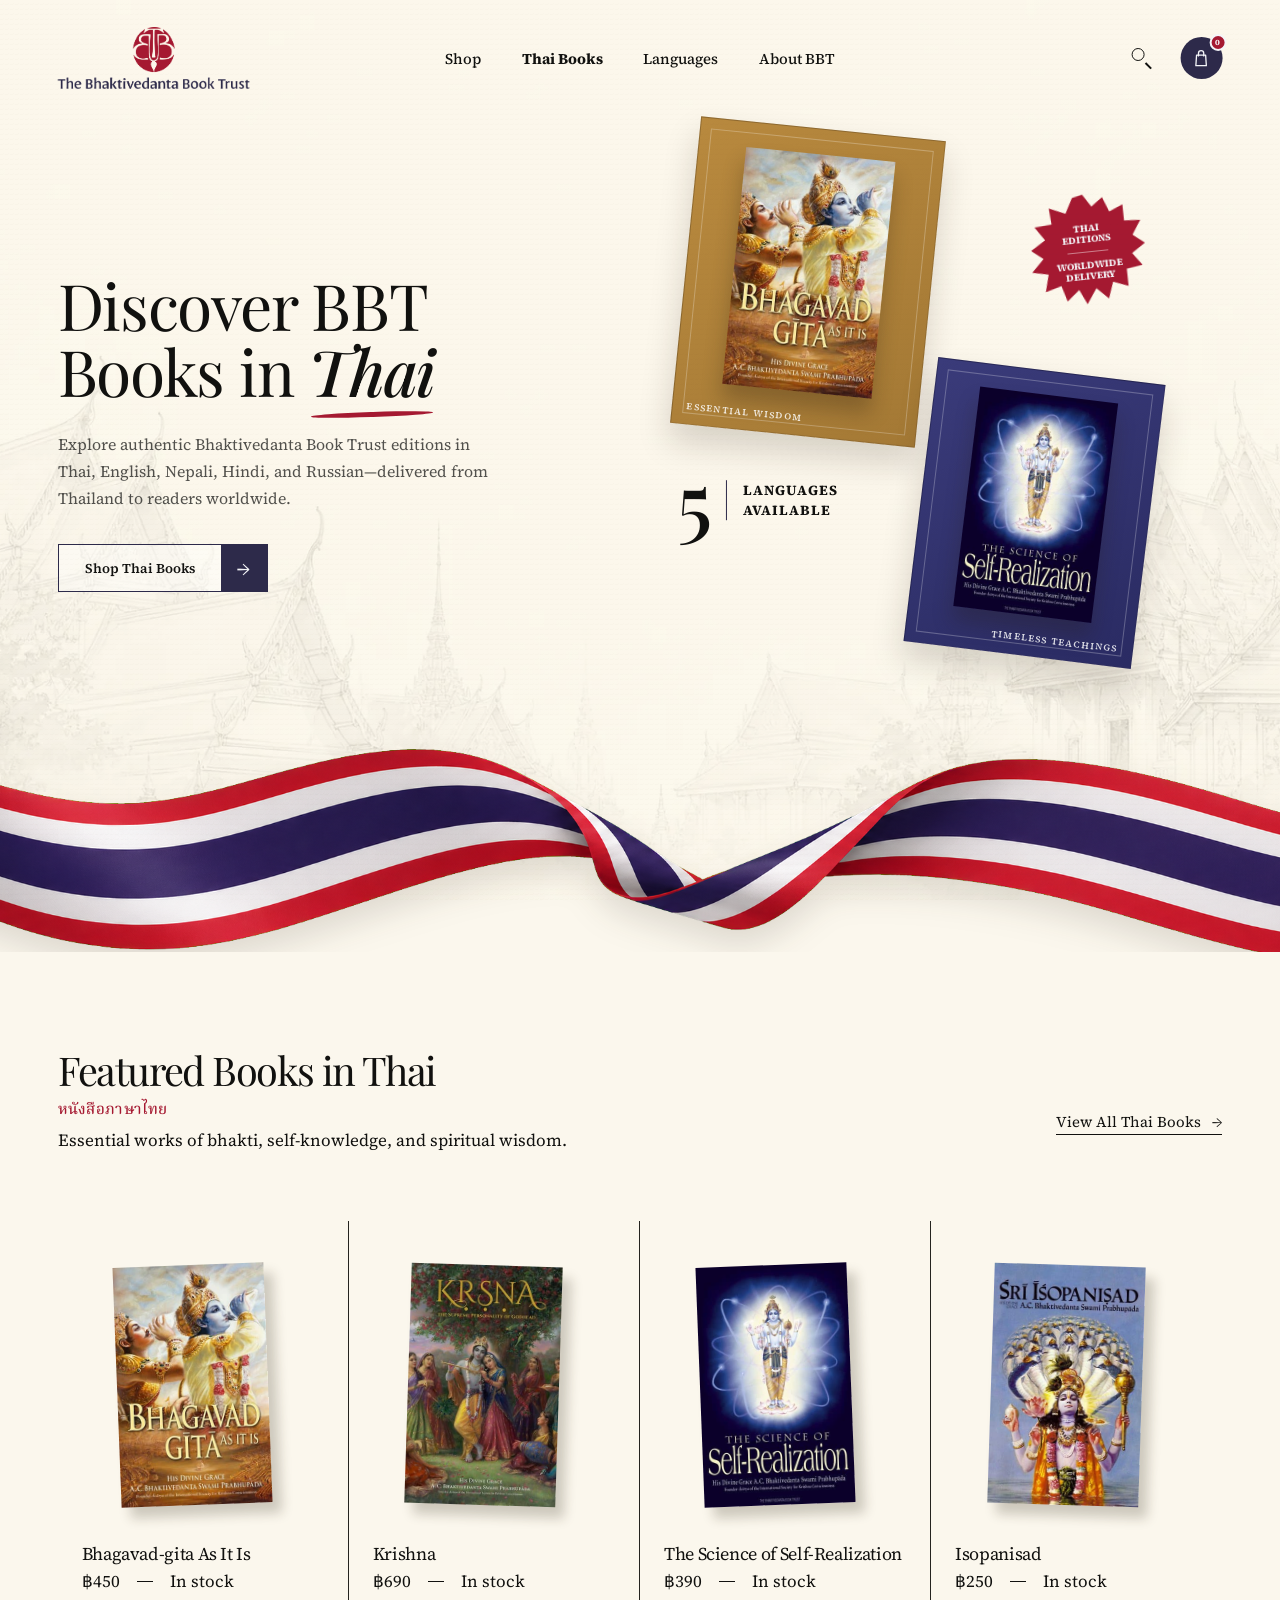
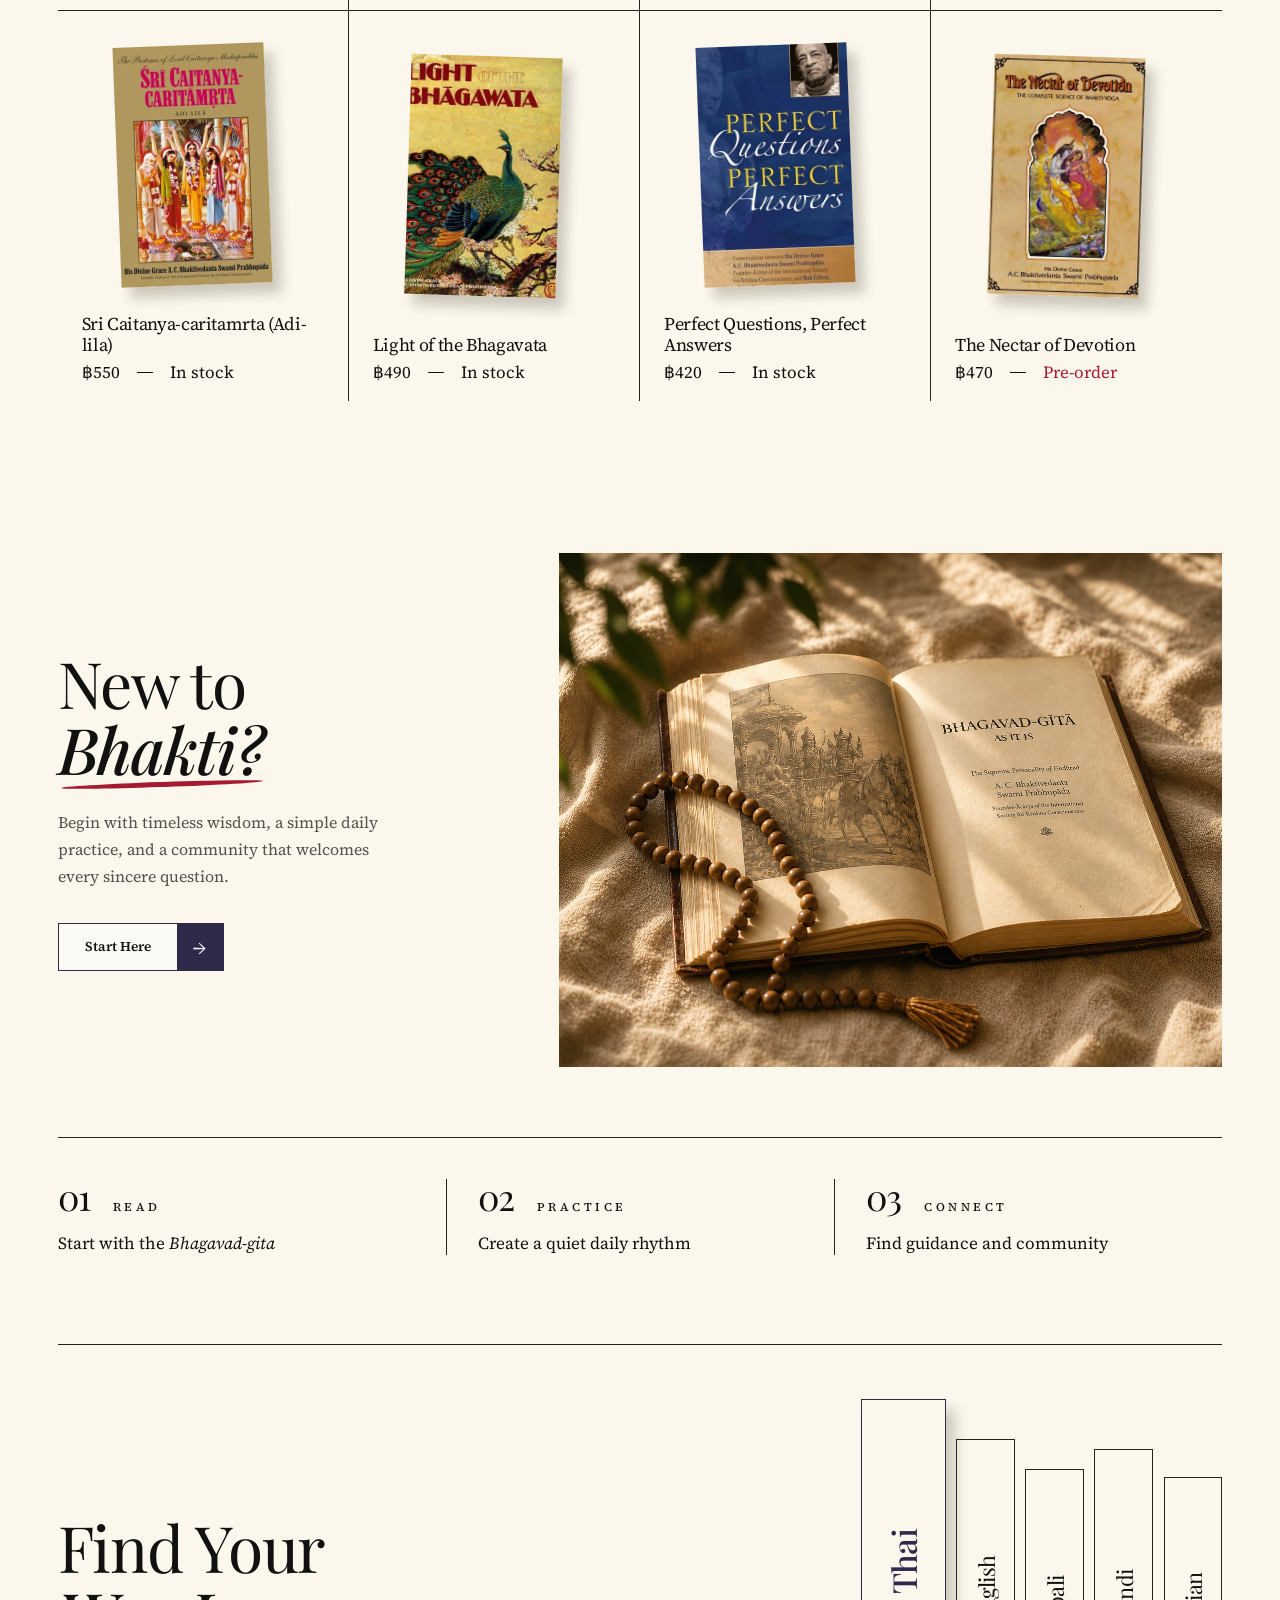
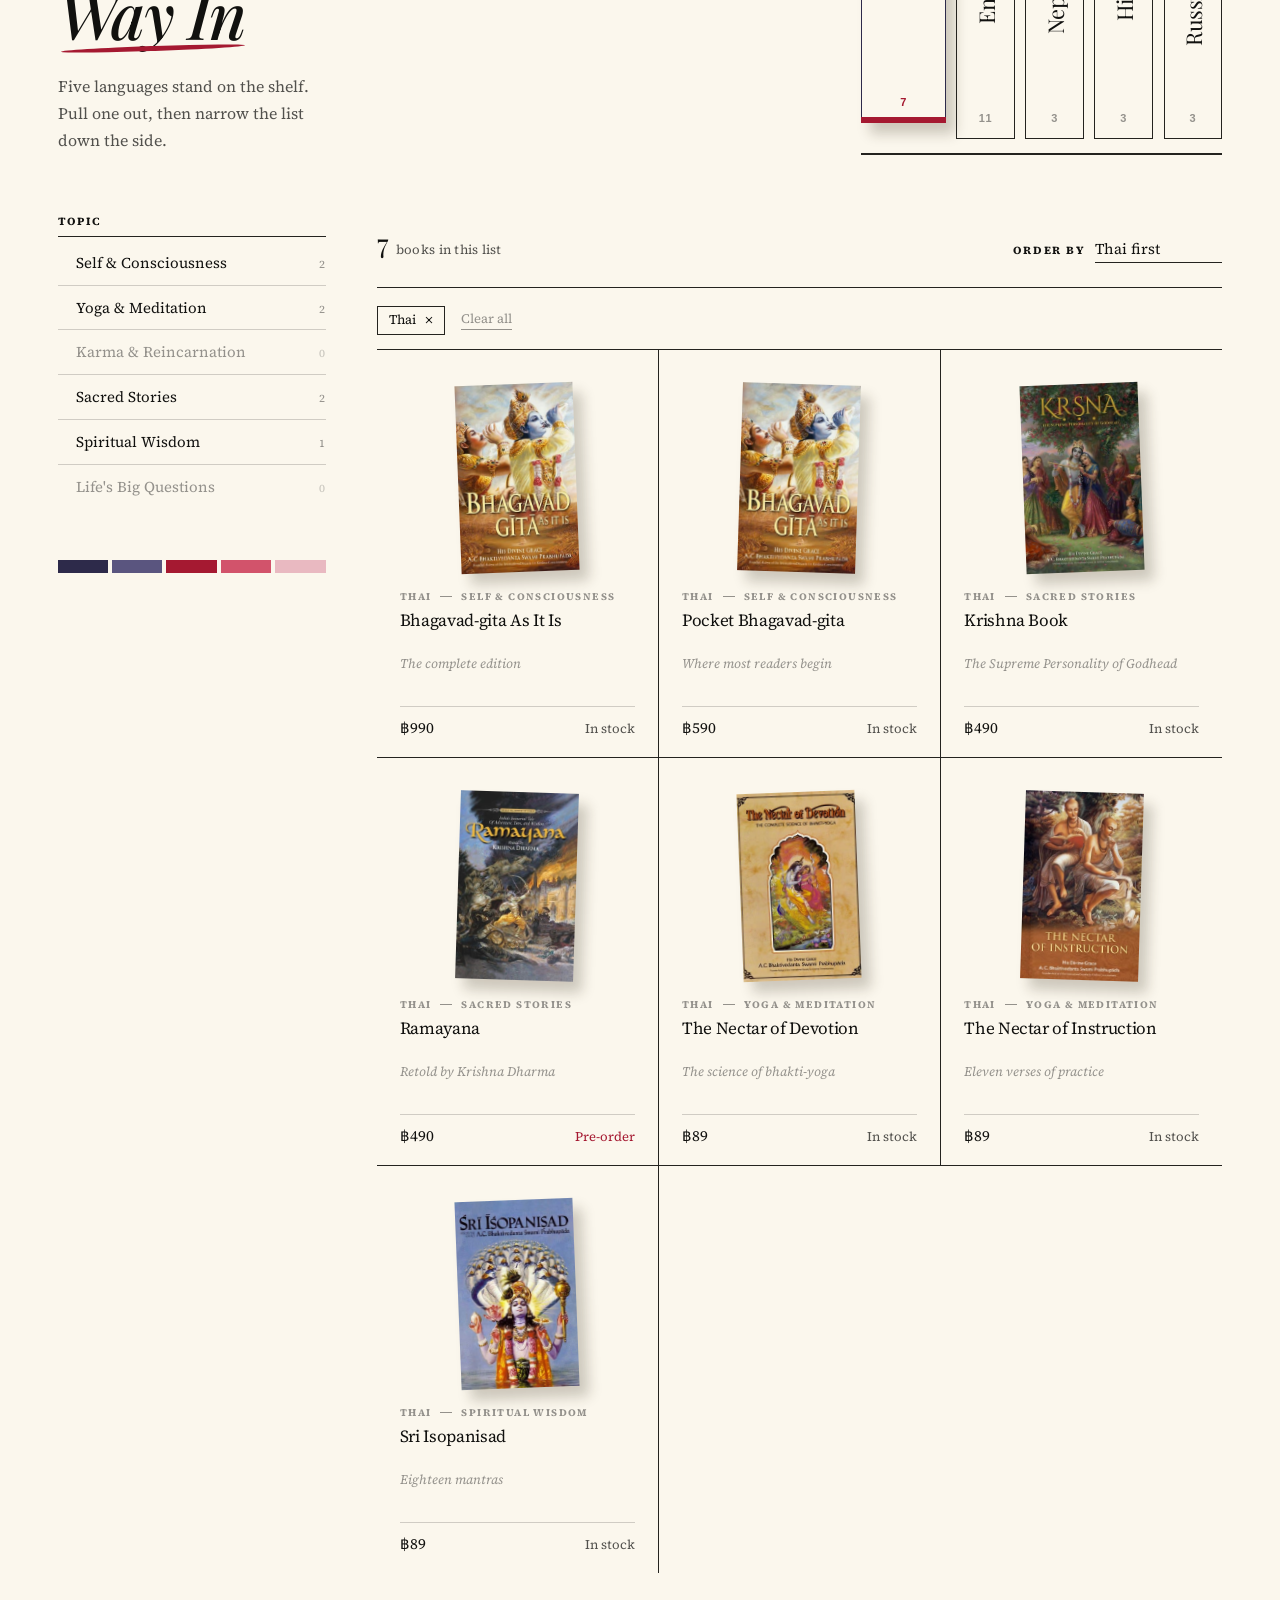
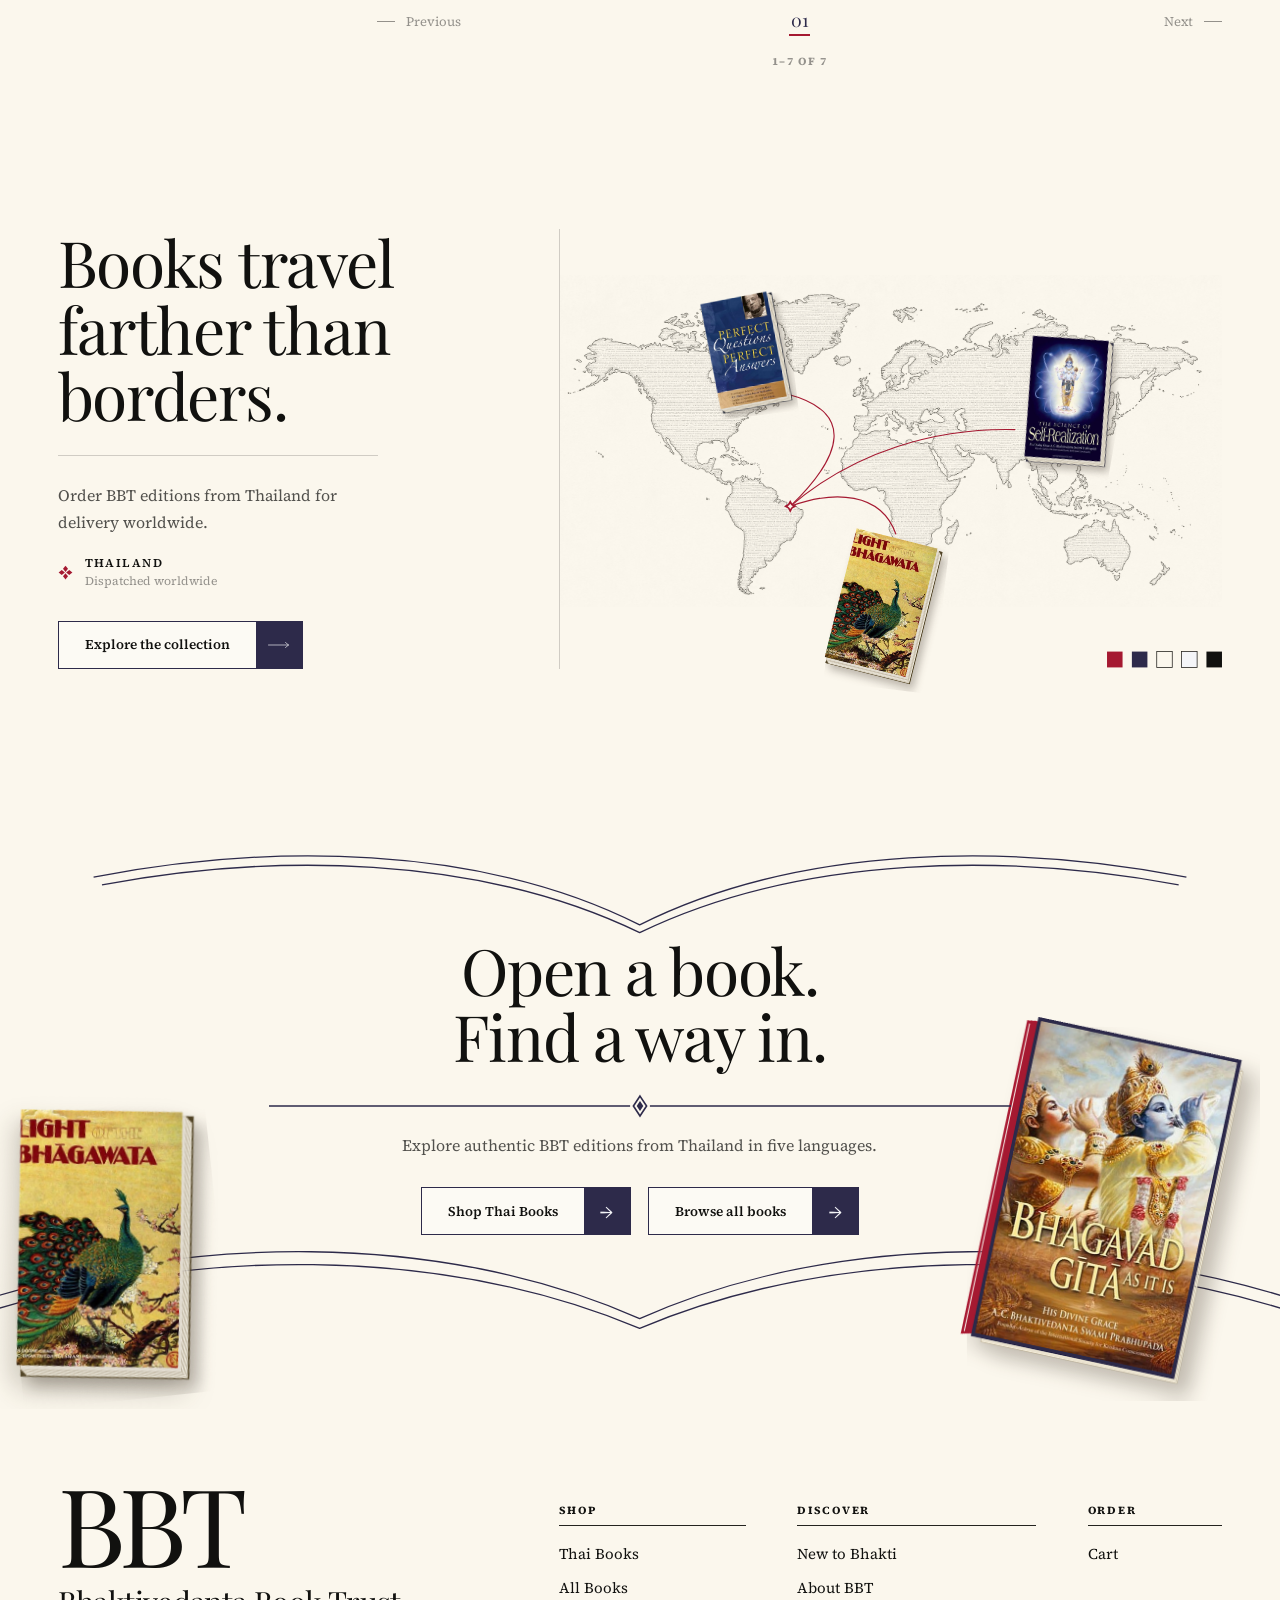
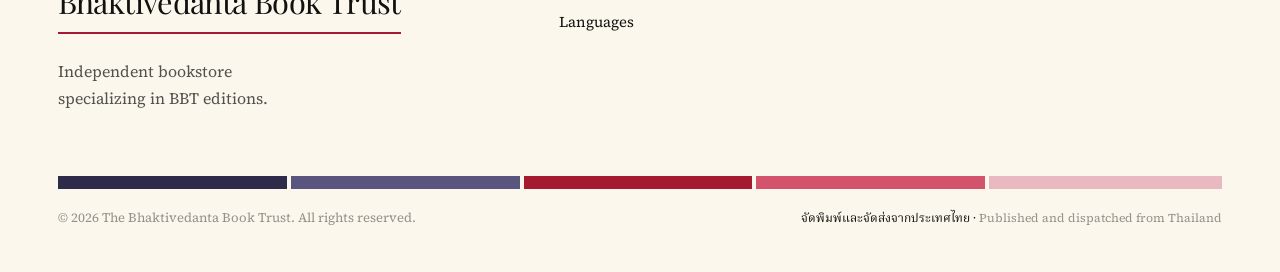
==== commit e53110c5: "Add footer, worldwide delivery, and open-book CTA sections; add book finder variations Rounds out th" ====
--- a/index.html
+++ b/index.html
@@ -7,8 +7,83 @@
   <meta name="description" content="Essential works of bhakti, self-knowledge, and spiritual wisdom, curated in Thailand.">
   <link rel="preconnect" href="https://fonts.googleapis.com">
   <link rel="preconnect" href="https://fonts.gstatic.com" crossorigin>
-  <link href="https://fonts.googleapis.com/css2?family=Playfair+Display:wght@400;500&family=Source+Serif+4:opsz,wght@8..60,400;8..60,500&display=swap" rel="stylesheet">
+  <link href="https://fonts.googleapis.com/css2?family=Noto+Serif+Thai:wght@400;500&family=Playfair+Display:ital,wght@0,400;0,500;1,400;1,500&family=Source+Serif+4:opsz,wght@8..60,400;8..60,500;8..60,600;8..60,700&display=swap" rel="stylesheet">
   <link rel="stylesheet" href="css/hero.css">
+  <link rel="stylesheet" href="css/finder-common.css">
+  <link rel="stylesheet" href="css/finder-02-ledger-rail.css">
+  <link rel="stylesheet" href="css/worldwide-delivery.css">
+  <link rel="stylesheet" href="css/open-book-cta.css">
+  <link rel="stylesheet" href="css/footer.css">
+  <style>
+    .section-heading__thai {
+      margin: .55rem 0 0;
+      color: var(--accent);
+      font-family: "Noto Serif Thai", serif;
+      font-size: clamp(15px, 1.15vw, 18px);
+      font-weight: 500;
+      letter-spacing: .02em;
+      line-height: 1.5;
+    }
+
+    .delivery__origin {
+      display: grid;
+      gap: 2px;
+    }
+
+    .delivery__origin strong {
+      color: var(--ink);
+      font-family: var(--serif);
+      font-size: 12px;
+      font-weight: 600;
+      letter-spacing: .12em;
+      line-height: 1.2;
+      text-transform: uppercase;
+    }
+
+    .delivery__origin small {
+      color: var(--ink-faint);
+      font-size: 12px;
+      line-height: 1.35;
+    }
+
+    .site-footer__colophon {
+      margin: 0;
+      color: var(--ink-faint);
+      font-size: 12px;
+      line-height: 1.4;
+      text-align: right;
+    }
+
+    .site-footer__colophon span {
+      color: var(--ink);
+      font-family: "Noto Serif Thai", serif;
+      font-size: 12px;
+    }
+
+    .site-footer__legal {
+      display: flex;
+      align-items: baseline;
+      justify-content: space-between;
+      gap: 24px;
+      margin-top: clamp(16px, 1.6vw, 24px);
+    }
+
+    .site-footer__legal .site-footer__copyright {
+      margin: 0;
+    }
+
+    @media (max-width: 580px) {
+      .site-footer__legal {
+        align-items: flex-start;
+        flex-direction: column;
+        gap: 6px;
+      }
+
+      .site-footer__colophon {
+        text-align: left;
+      }
+    }
+  </style>
 </head>
 <body>
   <div class="site-atmosphere" aria-hidden="true"></div>
@@ -90,6 +165,7 @@
       <header class="section-heading">
         <div class="section-heading__copy">
           <h1 id="featured-title">Featured Books in Thai</h1>
+          <p class="section-heading__thai" lang="th">หนังสือภาษาไทย</p>
           <p class="dek">Essential works of bhakti, self-knowledge, and spiritual wisdom.</p>
         </div>
 
@@ -234,92 +310,373 @@
       </ol>
     </section>
 
-    <section class="wayfinder" aria-labelledby="wayfinder-title">
-      <div class="wayfinder__intro">
-        <h2 class="wayfinder__title" id="wayfinder-title">
-          <span>Find Your</span>
-          <em>Way In</em>
+    <section
+      class="finder finder--ledger"
+      aria-labelledby="wayfinder-title"
+      data-finder
+      data-finder-tilt
+      data-finder-page-size="9"
+      data-finder-cover-path="assets/books/">
+
+      <div class="ledger__top">
+        <header class="finder__head">
+          <h2 class="finder__title" id="wayfinder-title">
+            <span>Find Your</span>
+            <em>Way In</em>
+          </h2>
+          <p class="finder__lead">
+            Five languages stand on the shelf. Pull one out, then narrow the
+            list down the side.
+          </p>
+        </header>
+
+        <div class="rack" role="group" aria-labelledby="wayfinder-lang" data-filter-group="language">
+          <h3 class="rack__label sr-only" id="wayfinder-lang">Explore by language</h3>
+
+          <button class="spine spine--thai" type="button" data-filter-value="thai" aria-pressed="true">
+            <span class="spine__name">Thai</span>
+            <span class="spine__count" data-filter-count>0</span>
+          </button>
+          <button class="spine" type="button" data-filter-value="english" aria-pressed="false">
+            <span class="spine__name">English</span>
+            <span class="spine__count" data-filter-count>0</span>
+          </button>
+          <button class="spine" type="button" data-filter-value="nepali" aria-pressed="false">
+            <span class="spine__name">Nepali</span>
+            <span class="spine__count" data-filter-count>0</span>
+          </button>
+          <button class="spine" type="button" data-filter-value="hindi" aria-pressed="false">
+            <span class="spine__name">Hindi</span>
+            <span class="spine__count" data-filter-count>0</span>
+          </button>
+          <button class="spine" type="button" data-filter-value="russian" aria-pressed="false">
+            <span class="spine__name">Russian</span>
+            <span class="spine__count" data-filter-count>0</span>
+          </button>
+        </div>
+      </div>
+
+      <div class="ledger">
+        <aside class="ledger__rail" aria-label="Filters">
+          <div class="ledger__group" role="group" aria-labelledby="wayfinder-topic" data-filter-group="topic">
+            <h3 class="ledger__label" id="wayfinder-topic">Topic</h3>
+            <ul class="ledger__list">
+              <li>
+                <button class="ledger__opt" type="button" data-filter-value="self" aria-pressed="false">
+                  <span class="ledger__opt-name">Self &amp; Consciousness</span>
+                  <span class="ledger__opt-count" data-filter-count>0</span>
+                </button>
+              </li>
+              <li>
+                <button class="ledger__opt" type="button" data-filter-value="yoga" aria-pressed="false">
+                  <span class="ledger__opt-name">Yoga &amp; Meditation</span>
+                  <span class="ledger__opt-count" data-filter-count>0</span>
+                </button>
+              </li>
+              <li>
+                <button class="ledger__opt" type="button" data-filter-value="karma" aria-pressed="false">
+                  <span class="ledger__opt-name">Karma &amp; Reincarnation</span>
+                  <span class="ledger__opt-count" data-filter-count>0</span>
+                </button>
+              </li>
+              <li>
+                <button class="ledger__opt" type="button" data-filter-value="stories" aria-pressed="false">
+                  <span class="ledger__opt-name">Sacred Stories</span>
+                  <span class="ledger__opt-count" data-filter-count>0</span>
+                </button>
+              </li>
+              <li>
+                <button class="ledger__opt" type="button" data-filter-value="wisdom" aria-pressed="false">
+                  <span class="ledger__opt-name">Spiritual Wisdom</span>
+                  <span class="ledger__opt-count" data-filter-count>0</span>
+                </button>
+              </li>
+              <li>
+                <button class="ledger__opt" type="button" data-filter-value="questions" aria-pressed="false">
+                  <span class="ledger__opt-name">Life's Big Questions</span>
+                  <span class="ledger__opt-count" data-filter-count>0</span>
+                </button>
+              </li>
+            </ul>
+          </div>
+
+          <div class="ledger__foot" aria-hidden="true">
+            <span></span><span></span><span></span><span></span><span></span>
+          </div>
+        </aside>
+
+        <div class="ledger__main">
+          <div class="ledger__bar">
+            <p class="finder__tally">
+              <b data-finder-count aria-live="polite">0</b>
+              <span><span data-finder-noun>books</span> in this list</span>
+            </p>
+
+            <label class="ledger__sort">
+              <span>Order by</span>
+              <select data-finder-sort>
+                <option value="default">Thai first</option>
+                <option value="title">Title, A–Z</option>
+                <option value="price-asc">Price, low to high</option>
+                <option value="price-desc">Price, high to low</option>
+              </select>
+            </label>
+          </div>
+
+          <div class="ledger__applied">
+            <div class="ledger__chips" data-finder-chips hidden></div>
+            <button class="ledger__clear" type="button" data-finder-clear hidden>Clear all</button>
+          </div>
+
+          <div class="ledger__shelf">
+            <div class="ledger__grid" data-finder-results></div>
+          </div>
+
+          <nav class="pager" aria-label="Result pages" data-finder-pagination hidden>
+            <button class="pager__step" type="button" data-finder-prev>
+              <i aria-hidden="true"></i>
+              <span>Previous</span>
+            </button>
+
+            <div class="pager__numbers" data-finder-pages></div>
+
+            <button class="pager__step pager__step--next" type="button" data-finder-next>
+              <span>Next</span>
+              <i aria-hidden="true"></i>
+            </button>
+
+            <p class="pager__range" data-finder-range aria-live="polite"></p>
+          </nav>
+
+          <div class="finder__empty" data-finder-empty hidden>
+            <p>No titles under that heading.</p>
+            <p>This language and topic have no books in the catalogue yet. Remove one of the two filters to widen the list.</p>
+            <button type="button" data-finder-clear data-finder-clear-always>Show every book</button>
+          </div>
+        </div>
+      </div>
+
+      <template data-finder-page-template>
+        <button class="pager__num" type="button">
+          <span data-page-label></span>
+        </button>
+      </template>
+
+      <template data-finder-chip-template>
+        <button class="chip" type="button">
+          <span data-chip-label></span>
+          <i aria-hidden="true">&times;</i>
+        </button>
+      </template>
+
+      <template data-finder-template>
+        <article class="row">
+          <a class="row__cover" href="#" tabindex="-1" aria-hidden="true">
+            <img data-field="cover" alt="">
+          </a>
+          <div class="row__body">
+            <p class="row__meta">
+              <span data-field="language"></span>
+              <i aria-hidden="true"></i>
+              <span data-field="topic"></span>
+            </p>
+            <h4 class="row__title"><a href="#" data-field="title"></a></h4>
+            <p class="row__note" data-field="note"></p>
+          </div>
+          <p class="row__line">
+            <span class="row__price" data-field="price"></span>
+            <span class="row__status" data-field="status"></span>
+          </p>
+        </article>
+      </template>
+    </section>
+
+    <section class="delivery" aria-labelledby="delivery-title">
+      <div class="delivery__inner">
+        <div class="delivery__copy">
+          <h2 class="delivery__title" id="delivery-title">
+            <span>Books travel</span>
+            <span>farther than</span>
+            <span>borders.</span>
+          </h2>
+
+          <p class="delivery__lead">
+            Order BBT editions from Thailand for delivery worldwide.
+          </p>
+
+          <p class="delivery__mark">
+            <img src="assets/graphics/worldwide-delivery/delivery-mark.svg" alt="" width="24" height="24">
+            <span class="delivery__origin">
+              <strong>Thailand</strong>
+              <small>Dispatched worldwide</small>
+            </span>
+          </p>
+
+          <a class="delivery__cta" href="#wayfinder-title">
+            <span>Explore the collection</span>
+            <span class="delivery__cta-arrow" aria-hidden="true">
+              <svg viewBox="0 0 44 12"><path d="M1 6h40M35 1l6 5-6 5"></path></svg>
+            </span>
+          </a>
+        </div>
+
+        <div class="delivery__panel">
+          <div class="delivery__stage">
+            <img
+              class="delivery__map"
+              src="assets/graphics/worldwide-delivery/engraved-world-map-ink.webp"
+              alt=""
+              width="1774"
+              height="887"
+              loading="lazy">
+            <img
+              class="delivery__routes"
+              src="assets/graphics/worldwide-delivery/routes-overlay.svg"
+              alt="Delivery routes leaving Thailand for three continents"
+              width="1774"
+              height="887"
+              loading="lazy">
+
+            <figure class="delivery-book delivery-book--americas">
+              <img
+                src="assets/graphics/worldwide-delivery/book-perfect-questions.png"
+                alt="Perfect Questions, Perfect Answers"
+                loading="lazy">
+            </figure>
+
+            <figure class="delivery-book delivery-book--europe">
+              <img
+                src="assets/graphics/worldwide-delivery/book-self-realization.png"
+                alt="The Science of Self-Realization"
+                loading="lazy">
+            </figure>
+
+            <figure class="delivery-book delivery-book--pacific">
+              <img
+                src="assets/graphics/worldwide-delivery/book-light-of-bhagavata.png"
+                alt="Light of the Bhagavata"
+                loading="lazy">
+            </figure>
+          </div>
+        </div>
+
+        <p class="delivery__swatches" aria-hidden="true">
+          <img src="assets/graphics/worldwide-delivery/palette-swatches.svg" alt="" width="148" height="24">
+        </p>
+      </div>
+    </section>
+
+    <section class="open-book-cta" aria-labelledby="open-book-cta-title">
+      <img
+        class="open-book-cta__frame"
+        src="assets/graphics/open-book-cta/open-book-frame.svg"
+        alt=""
+        aria-hidden="true">
+      <img
+        class="open-book-cta__book open-book-cta__book--left"
+        src="assets/graphics/worldwide-delivery/book-light-of-bhagavata.png"
+        alt="Light of the Bhagavata"
+        loading="lazy">
+
+      <div class="open-book-cta__content">
+        <h2 class="open-book-cta__title" id="open-book-cta-title">
+          Open a book. Find a way in.
         </h2>
 
-        <figure class="wayfinder-book wayfinder-book--top" aria-hidden="true">
-          <img src="assets/books/en-tqk.jpeg" alt="">
-        </figure>
-      </div>
-
-      <div class="wayfinder__group wayfinder__group--languages">
-        <h3 class="wayfinder__label">Explore by Language</h3>
-
-        <nav class="language-grid" aria-label="Browse books by language">
-          <a class="language-link language-link--thai" href="#">
-            <span>Thai</span>
-            <span aria-hidden="true">&rarr;</span>
-          </a>
-          <a class="language-link" href="#">
-            <span>English</span>
-            <span aria-hidden="true">&rarr;</span>
-          </a>
-          <a class="language-link" href="#">
-            <span>Nepali</span>
-            <span aria-hidden="true">&rarr;</span>
-          </a>
-          <a class="language-link" href="#">
-            <span>Hindi</span>
-            <span aria-hidden="true">&rarr;</span>
-          </a>
-          <a class="language-link" href="#">
-            <span>Russian</span>
-            <span aria-hidden="true">&rarr;</span>
-          </a>
+        <img
+          class="open-book-cta__rule"
+          src="assets/graphics/open-book-cta/center-rule.svg"
+          alt=""
+          aria-hidden="true">
+
+        <p class="open-book-cta__lead">
+          Explore authentic BBT editions from Thailand in five languages.
+        </p>
+
+        <div class="open-book-cta__actions">
+          <a class="open-book-cta__button" href="#featured-title">
+            <span>Shop Thai Books</span>
+            <span class="open-book-cta__button-arrow" aria-hidden="true">→</span>
+          </a>
+          <a class="open-book-cta__button" href="#wayfinder-title">
+            <span>Browse all books</span>
+            <span class="open-book-cta__button-arrow" aria-hidden="true">→</span>
+          </a>
+        </div>
+      </div>
+
+      <img
+        class="open-book-cta__book open-book-cta__book--right"
+        src="assets/graphics/open-book-cta/book-bhagavad-gita-open-door.png"
+        alt="Bhagavad-gita As It Is"
+        loading="lazy">
+    </section>
+
+  </main>
+
+  <footer class="site-footer">
+    <div class="site-footer__inner">
+      <div class="site-footer__main">
+        <div class="site-footer__identity">
+          <p class="site-footer__monogram" aria-hidden="true">BBT</p>
+          <p class="site-footer__name">Bhaktivedanta Book Trust</p>
+          <p class="site-footer__description">
+            Independent bookstore<br>
+            specializing in BBT editions.
+          </p>
+        </div>
+
+        <nav class="site-footer__nav" aria-label="Footer navigation">
+          <div class="site-footer__column">
+            <h2>Shop</h2>
+            <ul>
+              <li><a href="#featured-title">Thai Books</a></li>
+              <li><a href="#wayfinder-title">All Books</a></li>
+              <li><a href="#wayfinder-lang">Languages</a></li>
+            </ul>
+          </div>
+
+          <div class="site-footer__column">
+            <h2>Discover</h2>
+            <ul>
+              <li><a href="#bhakti-title">New to Bhakti</a></li>
+              <li><a href="#">About BBT</a></li>
+            </ul>
+          </div>
+
+          <div class="site-footer__column">
+            <h2>Order</h2>
+            <ul>
+              <li><a href="#" aria-label="View shopping cart">Cart</a></li>
+            </ul>
+          </div>
         </nav>
       </div>
 
-      <div class="wayfinder__group wayfinder__group--topics">
-        <h3 class="wayfinder__label">Browse by Topic</h3>
-
-        <nav class="topic-grid" aria-label="Browse books by topic">
-          <a class="topic-link" href="#">
-            <span>Self &amp;<br>Consciousness</span>
-            <span aria-hidden="true">&rarr;</span>
-          </a>
-          <a class="topic-link" href="#">
-            <span>Yoga &amp;<br>Meditation</span>
-            <span aria-hidden="true">&rarr;</span>
-          </a>
-          <a class="topic-link" href="#">
-            <span>Karma &amp;<br>Reincarnation</span>
-            <span aria-hidden="true">&rarr;</span>
-          </a>
-          <a class="topic-link" href="#">
-            <span>Sacred<br>Stories</span>
-            <span aria-hidden="true">&rarr;</span>
-          </a>
-          <a class="topic-link" href="#">
-            <span>Spiritual<br>Wisdom</span>
-            <span aria-hidden="true">&rarr;</span>
-          </a>
-          <a class="topic-link" href="#">
-            <span>Life's Big<br>Questions</span>
-            <span aria-hidden="true">&rarr;</span>
-          </a>
-        </nav>
-
-        <figure class="wayfinder-book wayfinder-book--left" aria-hidden="true">
-          <img src="assets/books/en-pqpa.jpeg" alt="">
-        </figure>
-
-        <figure class="wayfinder-book wayfinder-book--right" aria-hidden="true">
-          <img src="assets/books/en-iso.jpeg" alt="">
-        </figure>
-      </div>
-
-      <div class="wayfinder-ladder" aria-hidden="true">
-        <span></span>
-        <span></span>
-        <span></span>
-        <span></span>
-        <span></span>
-      </div>
-    </section>
-  </main>
+      <div class="site-footer__foot">
+        <ol class="site-footer__palette" aria-label="BBT color palette">
+          <li>1</li>
+          <li>2</li>
+          <li>3</li>
+          <li>4</li>
+          <li>5</li>
+        </ol>
+
+        <div class="site-footer__legal">
+          <p class="site-footer__copyright">
+            &copy; 2026 The Bhaktivedanta Book Trust. All rights reserved.
+          </p>
+          <p class="site-footer__colophon">
+            <span lang="th">จัดพิมพ์และจัดส่งจากประเทศไทย</span>
+            <span aria-hidden="true"> · </span>
+            Published and dispatched from Thailand
+          </p>
+        </div>
+      </div>
+    </div>
+  </footer>
+
+  <script src="js/catalog.js"></script>
+  <script src="js/finder.js"></script>
 </body>
 </html>
--- a/css/hero.css
+++ b/css/hero.css
@@ -970,15 +970,15 @@
 
 .wayfinder-book--left {
   bottom: clamp(-92px, -6vw, -54px);
-  left: clamp(-72px, -4vw, -38px);
-  width: clamp(106px, 10vw, 148px);
+  left: clamp(-112px, -7.8vw, -86px);
+  width: clamp(96px, 8vw, 112px);
   transform: rotate(-7deg);
 }
 
 .wayfinder-book--right {
-  right: clamp(-64px, -3.5vw, -34px);
+  right: clamp(-112px, -7.8vw, -86px);
   bottom: clamp(-58px, -3.5vw, -28px);
-  width: clamp(96px, 9vw, 136px);
+  width: clamp(94px, 7.8vw, 110px);
   transform: rotate(6deg);
 }
 
@@ -1274,7 +1274,7 @@
   }
 
   .wayfinder__intro {
-    min-height: 210px;
+    min-height: 184px;
   }
 
   .wayfinder__title {
@@ -1282,9 +1282,7 @@
   }
 
   .wayfinder-book--top {
-    top: 76px;
-    right: 6px;
-    width: 104px;
+    display: none;
   }
 
   .wayfinder__label {
--- a/css/finder-common.css
+++ b/css/finder-common.css
@@ -0,0 +1,217 @@
+/* ---------------------------------------------------------------------------
+   "Find Your Way In" — shared foundation for all five variations.
+
+   Owns only what must not drift between variations: the section shell, the
+   headline, the honest data disclosure, the accessibility utility, and the
+   single arrival transition. Everything that makes a variation a variation
+   lives in its own finder-0N-*.css.
+
+   Inherits the committed world from css/hero.css: ivory paper, hairline rules,
+   zero radius, warm book shadows, two serifs, Thai Red as the only accent.
+   No colour literal appears here — every value is a :root token.
+--------------------------------------------------------------------------- */
+
+.finder {
+  position: relative;
+  width: var(--shell-width);
+  margin-inline: auto;
+  padding: clamp(52px, 5.5vw, 86px) 0 clamp(64px, 7vw, 110px);
+}
+
+.finder::before {
+  position: absolute;
+  top: 0;
+  right: 0;
+  left: 0;
+  height: 1px;
+  background: var(--rule);
+  content: "";
+}
+
+/* --- Headline ------------------------------------------------------------ */
+
+.finder__title {
+  position: relative;
+  z-index: 2;
+  width: max-content;
+  max-width: 100%;
+  margin: 0;
+  font-family: var(--display);
+  font-size: clamp(46px, 5vw, 74px);
+  font-weight: 400;
+  letter-spacing: -.02em;
+  line-height: 1.04;
+}
+
+.finder__title span,
+.finder__title em {
+  display: block;
+}
+
+.finder__title em {
+  position: relative;
+  width: max-content;
+  font-style: italic;
+  font-weight: 500;
+}
+
+.finder__title em::after {
+  position: absolute;
+  right: .02em;
+  bottom: -.06em;
+  left: .05em;
+  height: .08em;
+  border-radius: 50%;
+  background: var(--accent);
+  content: "";
+  transform: rotate(-2deg);
+}
+
+.finder__lead {
+  max-width: 46ch;
+  margin: clamp(18px, 2vw, 28px) 0 0;
+  color: var(--ink-muted);
+  font-size: clamp(16px, 1.25vw, 18px);
+  line-height: 1.7;
+}
+
+/* --- Result counter ------------------------------------------------------ */
+
+.finder__tally {
+  display: flex;
+  align-items: baseline;
+  gap: 9px;
+  font-size: clamp(13px, 1vw, 15px);
+  letter-spacing: .02em;
+}
+
+.finder__tally b {
+  font-family: var(--display);
+  font-size: clamp(24px, 2.2vw, 34px);
+  font-weight: 400;
+  letter-spacing: -.03em;
+  line-height: 1;
+}
+
+.finder__tally span {
+  color: var(--ink-muted);
+}
+
+/* --- Empty state --------------------------------------------------------- */
+
+.finder__empty {
+  padding: clamp(48px, 6vw, 88px) 0;
+  text-align: center;
+}
+
+.finder__empty p {
+  max-width: 44ch;
+  margin: 0 auto;
+  color: var(--ink-muted);
+  font-size: clamp(17px, 1.4vw, 22px);
+  line-height: 1.5;
+}
+
+.finder__empty p:first-child {
+  margin-bottom: 14px;
+  color: var(--ink);
+  font-family: var(--display);
+  font-size: clamp(26px, 2.6vw, 40px);
+  letter-spacing: -.035em;
+  line-height: 1.05;
+}
+
+.finder__empty button {
+  margin-top: 22px;
+  padding: 0 0 3px;
+  border: 0;
+  border-bottom: 1px solid currentColor;
+  color: inherit;
+  background: none;
+  font-family: var(--serif);
+  font-size: clamp(15px, 1.1vw, 17px);
+  cursor: pointer;
+  transition: color .2s ease;
+}
+
+.finder__empty button:hover,
+.finder__empty button:focus-visible {
+  color: var(--accent);
+}
+
+/* --- Honest data disclosure ---------------------------------------------- */
+
+.finder__disclosure {
+  display: flex;
+  align-items: flex-start;
+  gap: 14px;
+  max-width: 74ch;
+  margin: clamp(38px, 4vw, 60px) 0 0;
+  padding-top: 18px;
+  border-top: 1px solid var(--hairline-soft);
+  color: var(--ink-faint);
+  font-size: 13px;
+  line-height: 1.65;
+}
+
+.finder__disclosure::before {
+  flex: 0 0 auto;
+  width: 22px;
+  height: 1px;
+  margin-top: 10px;
+  background: var(--accent);
+  content: "";
+}
+
+/* --- Focus ---------------------------------------------------------------- */
+
+.finder :focus-visible {
+  outline: 2px solid var(--accent);
+  outline-offset: 3px;
+}
+
+/* --- Arrival: the section's one authored moment --------------------------- */
+
+.finder [data-finder-results] > * {
+  transition: opacity .3s ease, transform .3s ease;
+}
+
+.finder [data-finder-results] > .is-arriving {
+  opacity: 0;
+  transform: translateY(7px);
+}
+
+.sr-only {
+  position: absolute;
+  overflow: hidden;
+  width: 1px;
+  height: 1px;
+  padding: 0;
+  border: 0;
+  margin: -1px;
+  clip-path: inset(50%);
+  white-space: nowrap;
+}
+
+@media (max-width: 980px) {
+  .finder {
+    width: min(100% - 48px, 720px);
+  }
+}
+
+@media (max-width: 580px) {
+  .finder {
+    width: min(100% - 40px, 680px);
+    padding: 56px 0 72px;
+  }
+
+  .finder__title {
+    font-size: clamp(40px, 11.5vw, 56px);
+  }
+}
+
+@media (prefers-reduced-motion: reduce) {
+  .finder [data-finder-results] > * {
+    transition-duration: .01ms !important;
+  }
+}
--- a/css/finder-02-ledger-rail.css
+++ b/css/finder-02-ledger-rail.css
@@ -0,0 +1,801 @@
+/* ---------------------------------------------------------------------------
+   VARIATION 02 — LEDGER RAIL
+
+   THESIS: The shop sidebar, rebuilt as a stationer's ledger — and the language
+   control lifted out of it onto a shelf seen edge-on. Filters are ruled account
+   lines with a tally in the right column; language is five upright spines. It
+   refuses the boxed, checkbox-and-chevron filter panel every storefront ships.
+   OWN-WORLD: One ivory ground, hairline account rules and hairline-drawn
+   spines, a Thai Red tick marking the open line and a Thai Red foot band on the
+   pulled spine, tabular numerals in every tally, zero radius.
+   STORY: The visitor recognises a bookshelf, pulls Thai out of the row, then
+   reads the catalogue as one running list and strikes out what they do not
+   want, reordering by price when they are comparing.
+   FIRST VIEWPORT: Headline top-left with the five-spine rack at eye level to
+   its right on a shelf rule; below, a 268px ledger rail of topics with the
+   tally, sort control and chip row across the top of a three-column table.
+   FORM: Ledger and shelf elevation — extension of the incumbent world, no new
+   tokens introduced.
+--------------------------------------------------------------------------- */
+
+/* The headline and the shelf share the first band: the rack has to sit at eye
+   level, not below the fold, or the metaphor never registers. */
+.ledger__top {
+  display: grid;
+  grid-template-columns: minmax(0, 1fr) auto;
+  align-items: end;
+  gap: clamp(30px, 4vw, 70px);
+  margin-bottom: clamp(42px, 4.8vw, 72px);
+}
+
+.finder--ledger .finder__lead {
+  max-width: 34ch;
+}
+
+/* --- The rack: language, as a shelf seen edge-on -------------------------- */
+
+.rack {
+  display: flex;
+  align-items: flex-end;
+  gap: clamp(7px, .8vw, 12px);
+  padding-bottom: 14px;
+  /* The shelf the spines stand on. */
+  border-bottom: 2px solid var(--rule);
+}
+
+.spine {
+  position: relative;
+  display: flex;
+  flex-direction: column;
+  align-items: center;
+  /* The name sits in the middle of the board, the way a title is printed on a
+     real spine; the tally is pinned to the foot. */
+  justify-content: center;
+  width: clamp(50px, 4.6vw, 64px);
+  height: clamp(210px, 22.6vw, 286px);
+  padding: 16px 0 14px;
+  border: 1px solid var(--rule);
+  color: inherit;
+  background: none;
+  cursor: pointer;
+  transition: transform .28s ease, box-shadow .28s ease, border-color .2s ease;
+}
+
+/* Counted among the buttons, not among all children — the group's label is an
+   sr-only heading and must not shift the numbering. Uneven heights, the way a
+   real shelf never lines up. */
+.spine:nth-of-type(2) { height: clamp(224px, 24vw, 300px); }
+.spine:nth-of-type(3) { height: clamp(198px, 21.4vw, 270px); }
+.spine:nth-of-type(4) { height: clamp(216px, 23.2vw, 290px); }
+.spine:nth-of-type(5) { height: clamp(192px, 20.6vw, 262px); }
+
+.spine--thai {
+  width: clamp(74px, 6.6vw, 94px);
+  height: clamp(238px, 26vw, 324px);
+}
+
+.spine__name {
+  font-family: var(--display);
+  font-size: clamp(19px, 1.7vw, 25px);
+  font-weight: 400;
+  letter-spacing: -.02em;
+  line-height: 1;
+  white-space: nowrap;
+  /* Read bottom-to-top, the way English-language spines are actually set. */
+  writing-mode: vertical-rl;
+  transform: rotate(180deg);
+}
+
+.spine--thai .spine__name {
+  font-size: clamp(28px, 2.6vw, 40px);
+}
+
+.spine__count {
+  position: absolute;
+  right: 0;
+  bottom: 14px;
+  left: 0;
+  text-align: center;
+  color: var(--ink-faint);
+  font-size: 11px;
+  font-variant-numeric: tabular-nums;
+  font-weight: 700;
+  letter-spacing: .08em;
+  transition: color .2s ease;
+}
+
+/* The foot band: a spine label, and the only filled shape in the rack. */
+.spine::after {
+  position: absolute;
+  right: -1px;
+  bottom: -1px;
+  left: -1px;
+  height: 6px;
+  background: var(--accent);
+  content: "";
+  transform: scaleY(0);
+  transform-origin: bottom center;
+  transition: transform .24s ease;
+}
+
+.spine:hover,
+.spine:focus-visible {
+  transform: translateY(-9px);
+}
+
+.spine.is-active {
+  border-color: var(--accent-strong);
+  /* Pulled out of the row — these are books, so they earn the book shadow. */
+  box-shadow: var(--shadow-cover);
+  transform: translateY(-16px);
+}
+
+.spine.is-active::after {
+  transform: scaleY(1);
+}
+
+.spine.is-active .spine__name {
+  color: var(--accent-strong);
+  font-weight: 500;
+}
+
+.spine.is-active .spine__count {
+  color: var(--accent);
+}
+
+.spine.is-empty .spine__name,
+.spine.is-empty .spine__count {
+  color: var(--ink-faint);
+}
+
+.ledger {
+  display: grid;
+  grid-template-columns: minmax(220px, 268px) minmax(0, 1fr);
+  gap: clamp(32px, 4vw, 66px);
+  align-items: start;
+}
+
+/* --- The rail ------------------------------------------------------------- */
+
+.ledger__rail {
+  position: sticky;
+  top: 28px;
+}
+
+.ledger__group + .ledger__group {
+  margin-top: clamp(30px, 3.4vw, 46px);
+}
+
+.ledger__label {
+  margin: 0 0 4px;
+  padding-bottom: 9px;
+  border-bottom: 1px solid var(--rule);
+  font-size: 11px;
+  font-weight: 700;
+  letter-spacing: .16em;
+  line-height: 1;
+  text-transform: uppercase;
+}
+
+.ledger__list {
+  margin: 0;
+  padding: 0;
+  list-style: none;
+}
+
+.ledger__opt {
+  position: relative;
+  display: flex;
+  align-items: baseline;
+  justify-content: space-between;
+  gap: 14px;
+  width: 100%;
+  padding: 13px 0 12px 18px;
+  border: 0;
+  border-bottom: 1px solid var(--hairline-soft);
+  color: inherit;
+  background: none;
+  font-family: var(--serif);
+  font-size: clamp(15px, 1.15vw, 17px);
+  font-weight: 400;
+  line-height: 1.25;
+  text-align: left;
+  cursor: pointer;
+  transition: color .2s ease;
+}
+
+.ledger__list li:last-child .ledger__opt {
+  border-bottom: 0;
+}
+
+/* The open account line: a red tick in the margin, the way a ledger is marked
+   off by hand. */
+.ledger__opt::before {
+  position: absolute;
+  top: 50%;
+  left: 0;
+  width: 9px;
+  height: 1px;
+  background: var(--accent);
+  content: "";
+  transform: scaleX(0);
+  transform-origin: left center;
+  transition: transform .22s ease;
+}
+
+.ledger__opt:hover,
+.ledger__opt:focus-visible {
+  color: var(--accent-strong);
+}
+
+/* The name steps aside for the tick. Transform, not padding — animating
+   padding would re-lay-out the whole rail on every hover. */
+.ledger__opt:hover .ledger__opt-name,
+.ledger__opt:focus-visible .ledger__opt-name,
+.ledger__opt.is-active .ledger__opt-name {
+  transform: translateX(4px);
+}
+
+.ledger__opt:hover::before,
+.ledger__opt:focus-visible::before {
+  transform: scaleX(1);
+}
+
+.ledger__opt.is-active {
+  color: var(--accent-strong);
+  font-weight: 600;
+}
+
+.ledger__opt.is-active::before {
+  width: 13px;
+  height: 2px;
+  transform: scaleX(1);
+}
+
+.ledger__opt-name {
+  min-width: 0;
+  transition: transform .2s ease;
+}
+
+/* The tally column: fixed width and tabular figures so the numbers line up
+   down the rail like a real ledger. */
+.ledger__opt-count {
+  flex: 0 0 auto;
+  min-width: 2ch;
+  color: var(--ink-faint);
+  font-size: 11px;
+  font-variant-numeric: tabular-nums;
+  letter-spacing: .04em;
+  text-align: right;
+  transition: color .2s ease;
+}
+
+.ledger__opt.is-active .ledger__opt-count {
+  color: var(--accent);
+}
+
+.ledger__opt.is-empty {
+  color: var(--ink-faint);
+}
+
+.ledger__opt.is-empty .ledger__opt-count {
+  opacity: .5;
+}
+
+.ledger__foot {
+  display: flex;
+  align-items: center;
+  gap: 4px;
+  margin-top: clamp(34px, 4vw, 54px);
+}
+
+.ledger__foot span {
+  display: block;
+  width: 100%;
+  height: 13px;
+}
+
+.ledger__foot span:nth-child(1) { background: var(--ladder-navy); }
+.ledger__foot span:nth-child(2) { background: var(--ladder-navy-mid); }
+.ledger__foot span:nth-child(3) { background: var(--ladder-red); }
+.ledger__foot span:nth-child(4) { background: var(--ladder-red-mid); }
+.ledger__foot span:nth-child(5) { background: var(--ladder-rose); }
+
+/* --- Bar, sort, chips ----------------------------------------------------- */
+
+.ledger__bar {
+  display: flex;
+  flex-wrap: wrap;
+  align-items: baseline;
+  justify-content: space-between;
+  gap: 14px 26px;
+  padding-bottom: 16px;
+  border-bottom: 1px solid var(--rule);
+}
+
+.ledger__sort {
+  display: flex;
+  align-items: baseline;
+  gap: 10px;
+  font-size: 11px;
+  font-weight: 700;
+  letter-spacing: .16em;
+  text-transform: uppercase;
+}
+
+.ledger__sort select {
+  padding: 0 0 3px;
+  border: 0;
+  border-bottom: 1px solid var(--rule);
+  border-radius: 0;
+  color: inherit;
+  background: none;
+  font-family: var(--serif);
+  font-size: 15px;
+  font-weight: 400;
+  letter-spacing: normal;
+  text-transform: none;
+  cursor: pointer;
+  appearance: none;
+  transition: border-color .2s ease;
+}
+
+.ledger__sort select:hover,
+.ledger__sort select:focus-visible {
+  border-bottom-color: var(--accent);
+}
+
+.ledger__applied {
+  display: flex;
+  flex-wrap: wrap;
+  align-items: center;
+  gap: 10px 16px;
+  min-height: 30px;
+  padding: 18px 0 4px;
+}
+
+.ledger__chips {
+  display: flex;
+  flex-wrap: wrap;
+  gap: 8px;
+}
+
+.chip {
+  display: inline-flex;
+  align-items: center;
+  gap: 9px;
+  padding: 5px 11px 6px;
+  border: 1px solid var(--rule);
+  color: inherit;
+  background: none;
+  font-family: var(--serif);
+  font-size: 13px;
+  line-height: 1.2;
+  cursor: pointer;
+  transition: color .2s ease, border-color .2s ease;
+}
+
+.chip i {
+  font-size: 15px;
+  font-style: normal;
+  line-height: 1;
+}
+
+.chip:hover,
+.chip:focus-visible {
+  color: var(--accent);
+  border-color: var(--accent);
+}
+
+.ledger__clear {
+  padding: 0 0 2px;
+  border: 0;
+  border-bottom: 1px solid currentColor;
+  color: var(--ink-faint);
+  background: none;
+  font-family: var(--serif);
+  font-size: 13px;
+  cursor: pointer;
+  transition: color .2s ease;
+}
+
+.ledger__clear:hover,
+.ledger__clear:focus-visible {
+  color: var(--accent);
+}
+
+/* --- The table ------------------------------------------------------------ */
+
+.ledger__shelf {
+  overflow: hidden;
+  border-top: 1px solid var(--rule);
+  margin-top: 10px;
+}
+
+.ledger__grid {
+  display: grid;
+  grid-template-columns: repeat(3, minmax(0, 1fr));
+  margin: 0 -1px -1px 0;
+}
+
+.row {
+  display: grid;
+  grid-template-rows: minmax(0, 1fr) auto auto;
+  min-width: 0;
+  min-height: 396px;
+  padding: 24px clamp(18px, 1.8vw, 28px) 20px;
+  border-right: 1px solid var(--rule);
+  border-bottom: 1px solid var(--rule);
+}
+
+.row__cover {
+  display: grid;
+  min-height: 0;
+  place-items: end center;
+}
+
+.row__cover img {
+  display: block;
+  width: auto;
+  max-width: 100%;
+  height: clamp(196px, 22vh, 244px);
+  max-height: calc(100% - 10px);
+  object-fit: contain;
+  box-shadow: var(--shadow-cover);
+  transition: transform .28s ease, box-shadow .28s ease;
+}
+
+.row.is-tilt-left img { transform: rotate(-2.2deg); }
+.row.is-tilt-right img { transform: rotate(1.8deg); }
+
+.row:hover img,
+.row:focus-within img {
+  box-shadow: var(--shadow-cover-hover);
+  transform: rotate(0) translateY(-5px);
+}
+
+.row__body {
+  padding-top: 20px;
+}
+
+.row__meta {
+  display: flex;
+  align-items: center;
+  gap: 9px;
+  margin: 0 0 9px;
+  color: var(--ink-faint);
+  font-size: 10px;
+  font-weight: 700;
+  letter-spacing: .14em;
+  line-height: 1;
+  text-transform: uppercase;
+}
+
+.row__meta i {
+  display: block;
+  flex: 0 0 auto;
+  width: 12px;
+  height: 1px;
+  background: currentColor;
+}
+
+/* Two lines reserved for the title and two for the note, so the price rule
+   lands on the same baseline across a row of the ruled table. */
+.row__title {
+  min-height: 2.3em;
+  margin: 0 0 5px;
+  font-family: var(--serif);
+  font-size: clamp(17px, 1.2vw, 21px);
+  font-weight: 400;
+  letter-spacing: -.02em;
+  line-height: 1.15;
+  text-wrap: balance;
+}
+
+.row__title a {
+  background-image: linear-gradient(currentColor, currentColor);
+  background-position: 0 100%;
+  background-repeat: no-repeat;
+  background-size: 0 1px;
+  transition: background-size .25s ease;
+}
+
+.row__title a:hover,
+.row__title a:focus-visible {
+  background-size: 100% 1px;
+}
+
+.row__note {
+  min-height: 2.7em;
+  margin: 0;
+  color: var(--ink-faint);
+  font-size: 13px;
+  font-style: italic;
+  line-height: 1.35;
+}
+
+.row__line {
+  display: flex;
+  align-items: baseline;
+  justify-content: space-between;
+  gap: 12px;
+  margin: 16px 0 0;
+  padding-top: 12px;
+  border-top: 1px solid var(--hairline-soft);
+  font-size: clamp(15px, 1.1vw, 18px);
+  line-height: 1.2;
+}
+
+.row__status {
+  color: var(--ink-muted);
+  font-size: 13px;
+}
+
+.row[data-status="pending"] .row__price {
+  display: none;
+}
+
+.row[data-status="pending"] .row__status {
+  color: var(--ink-faint);
+  font-style: italic;
+}
+
+.row[data-status="preorder"] .row__status {
+  color: var(--accent);
+}
+
+/* --- Pages ---------------------------------------------------------------- */
+
+/* Nine to a page: three full rows of the three-column table, so a page always
+   ends on a straight edge instead of a ragged half row. */
+.pager {
+  display: grid;
+  grid-template-columns: minmax(0, 1fr) auto minmax(0, 1fr);
+  align-items: center;
+  gap: 18px clamp(16px, 2vw, 32px);
+  padding-top: clamp(26px, 3vw, 40px);
+}
+
+.pager__step {
+  display: inline-flex;
+  align-items: center;
+  /* Shrink to the words. A grid item stretches by default, which would drag
+     the underline rule the full width of the column. */
+  justify-self: start;
+  gap: 11px;
+  padding: 0 0 3px;
+  border: 0;
+  border-bottom: 1px solid currentColor;
+  color: var(--ink-muted);
+  background: none;
+  font-family: var(--serif);
+  font-size: 13px;
+  line-height: 1.2;
+  cursor: pointer;
+  transition: color .2s ease, gap .2s ease;
+}
+
+.pager__step--next {
+  justify-self: end;
+}
+
+.pager__step i {
+  display: block;
+  flex: 0 0 auto;
+  width: 18px;
+  height: 1px;
+  background: currentColor;
+}
+
+.pager__step:hover:not(:disabled),
+.pager__step:focus-visible:not(:disabled) {
+  gap: 17px;
+  color: var(--accent);
+}
+
+/* A step with nowhere to go drops its rule as well as its colour, so the row
+   reads as one live control and one spent one. */
+.pager__step:disabled {
+  border-bottom-color: transparent;
+  color: var(--ink-faint);
+  cursor: default;
+}
+
+.pager__numbers {
+  display: flex;
+  align-items: flex-end;
+  gap: clamp(10px, 1.4vw, 18px);
+}
+
+.pager__num {
+  position: relative;
+  padding: 0 2px 7px;
+  border: 0;
+  color: var(--ink-muted);
+  background: none;
+  font-family: var(--display);
+  font-size: clamp(17px, 1.4vw, 21px);
+  font-variant-numeric: tabular-nums;
+  letter-spacing: -.02em;
+  line-height: 1;
+  cursor: pointer;
+  transition: color .2s ease;
+}
+
+/* The same pen stroke that marks an open ledger line, drawn under the page in
+   hand. */
+.pager__num::after {
+  position: absolute;
+  right: 0;
+  bottom: 0;
+  left: 0;
+  height: 2px;
+  background: var(--accent);
+  content: "";
+  transform: scaleX(0);
+  transform-origin: left center;
+  transition: transform .24s ease;
+}
+
+.pager__num:hover::after,
+.pager__num:focus-visible::after,
+.pager__num.is-current::after {
+  transform: scaleX(1);
+}
+
+.pager__num.is-current {
+  color: var(--accent-strong);
+}
+
+.pager__range {
+  grid-column: 1 / -1;
+  margin: 0;
+  color: var(--ink-faint);
+  font-size: 11px;
+  font-variant-numeric: tabular-nums;
+  font-weight: 700;
+  letter-spacing: .14em;
+  text-align: center;
+  text-transform: uppercase;
+}
+
+/* --- Responsive ----------------------------------------------------------- */
+
+@media (max-width: 1180px) {
+  .ledger__grid {
+    grid-template-columns: repeat(2, minmax(0, 1fr));
+  }
+}
+
+@media (max-width: 980px) {
+  .ledger__top {
+    grid-template-columns: minmax(0, 1fr);
+    align-items: start;
+    gap: 34px;
+  }
+
+  .finder--ledger .finder__lead {
+    max-width: 46ch;
+  }
+
+  /* The shelf spans the column instead of standing at a fixed width. */
+  .rack {
+    justify-content: space-between;
+  }
+
+  .spine {
+    flex: 1 1 0;
+    width: auto;
+  }
+
+  .spine--thai {
+    flex: 1.5 1 0;
+    width: auto;
+  }
+
+  .ledger {
+    grid-template-columns: minmax(0, 1fr);
+    gap: 34px;
+  }
+
+  /* The rail lies down above the list as two ruled columns rather than a
+     sticky sidebar that would eat half a small screen. */
+  .ledger__rail {
+    position: static;
+  }
+
+  .ledger__list {
+    display: grid;
+    grid-template-columns: repeat(2, minmax(0, 1fr));
+    column-gap: clamp(24px, 4vw, 44px);
+  }
+
+  /* Six lines over two columns: the last line of each column closes the block,
+     so the second-from-last drops its rule alongside the last. */
+  .ledger__list li:nth-last-child(2) .ledger__opt {
+    border-bottom: 0;
+  }
+
+  .ledger__foot {
+    margin-top: 30px;
+  }
+
+  .ledger__foot span {
+    width: clamp(30px, 6vw, 46px);
+  }
+}
+
+@media (max-width: 580px) {
+  .ledger__list {
+    grid-template-columns: minmax(0, 1fr);
+  }
+
+  /* Back to one column, so that line is mid-list again and keeps its rule. */
+  .ledger__list li:nth-last-child(2) .ledger__opt {
+    border-bottom: 1px solid var(--hairline-soft);
+  }
+
+  .spine,
+  .spine:nth-of-type(2),
+  .spine:nth-of-type(3),
+  .spine:nth-of-type(4),
+  .spine:nth-of-type(5) {
+    height: 186px;
+    padding: 12px 0 11px;
+  }
+
+  .spine--thai {
+    height: 208px;
+  }
+
+  .spine__name {
+    font-size: 17px;
+  }
+
+  .spine--thai .spine__name {
+    font-size: 25px;
+  }
+
+  .ledger__bar {
+    flex-direction: column;
+    align-items: flex-start;
+    gap: 14px;
+  }
+
+  .ledger__grid {
+    grid-template-columns: minmax(0, 1fr);
+  }
+
+  /* Numbers first and centred, the two steps sharing the line below: at this
+     width a single row would squeeze the numerals into the middle third. */
+  .pager {
+    grid-template-columns: repeat(2, minmax(0, 1fr));
+  }
+
+  .pager__numbers {
+    grid-row: 1;
+    grid-column: 1 / -1;
+    justify-content: center;
+  }
+
+  .pager__step {
+    grid-row: 2;
+  }
+
+  .pager__step--next {
+    grid-column: 2;
+  }
+
+  .pager__range {
+    grid-row: 3;
+  }
+
+  .row {
+    min-height: 0;
+    padding: 24px 0 22px;
+  }
+
+  .row__cover img {
+    height: 230px;
+  }
+}
--- a/css/worldwide-delivery.css
+++ b/css/worldwide-delivery.css
@@ -0,0 +1,271 @@
+.delivery {
+  position: relative;
+
+  /* mirrors the --shell-width formula in hero.css so the atlas can bleed
+     out to the viewport edge without breaking the page gutter */
+  --delivery-bleed: max(calc(clamp(40px, 9vw, 180px) / 2), calc((100vw - 1180px) / 2));
+  --delivery-rule: var(--hairline-soft);
+
+  width: var(--shell-width);
+  margin-inline: auto;
+  padding: clamp(52px, 5.5vw, 86px) 0 clamp(64px, 7vw, 110px);
+}
+
+.delivery__inner {
+  display: grid;
+  grid-template-columns: minmax(0, .78fr) minmax(0, 1.22fr);
+  grid-template-rows: 1fr auto;
+  align-items: stretch;
+  column-gap: clamp(40px, 6vw, 104px);
+}
+
+.delivery__copy {
+  grid-column: 1;
+  grid-row: 1 / 3;
+  align-self: center;
+}
+
+.delivery__title {
+  margin: 0;
+  font-family: var(--display);
+  font-size: clamp(46px, 5vw, 74px);
+  font-weight: 400;
+  letter-spacing: -.02em;
+  line-height: 1.04;
+}
+
+.delivery__title span {
+  display: block;
+}
+
+.delivery__lead {
+  max-width: 40ch;
+  margin: 26px 0 0;
+  padding-top: 26px;
+  border-top: 1px solid var(--delivery-rule);
+  color: var(--ink-muted);
+  font-size: clamp(16px, 1.25vw, 18px);
+  line-height: 1.7;
+}
+
+.delivery__mark {
+  display: flex;
+  align-items: center;
+  gap: 12px;
+  margin: 20px 0 0;
+  color: var(--ink-muted);
+  font-size: 13.5px;
+}
+
+.delivery__mark img {
+  display: block;
+  flex: 0 0 auto;
+  width: clamp(15px, 1.15vw, 18px);
+  height: auto;
+}
+
+.delivery__cta {
+  display: inline-grid;
+  grid-template-columns: auto 46px;
+  border: 1px solid var(--surface-invert);
+  margin-top: 32px;
+  background: var(--surface-wash);
+  font-size: 13.5px;
+  font-weight: 600;
+}
+
+.delivery__cta > span:first-child {
+  display: grid;
+  min-height: 46px;
+  padding-inline: 26px;
+  place-items: center;
+}
+
+.delivery__cta-arrow {
+  display: grid;
+  color: var(--on-accent);
+  background: var(--surface-invert);
+  place-items: center;
+  transition: color .2s ease, background .2s ease;
+}
+
+.delivery__cta-arrow svg {
+  width: 22px;
+  height: auto;
+  fill: none;
+  stroke: currentColor;
+  stroke-linecap: round;
+  stroke-linejoin: round;
+  stroke-width: 1.3;
+  transition: transform .22s ease;
+}
+
+.delivery__cta:hover .delivery__cta-arrow,
+.delivery__cta:focus-visible .delivery__cta-arrow {
+  color: var(--on-accent);
+  background: var(--accent);
+}
+
+.delivery__cta:hover .delivery__cta-arrow svg,
+.delivery__cta:focus-visible .delivery__cta-arrow svg {
+  transform: translateX(3px);
+}
+
+.delivery__panel {
+  grid-column: 2;
+  grid-row: 1 / 3;
+  align-self: stretch;
+  padding: 46px 0 0;
+  border-left: 1px solid var(--delivery-rule);
+}
+
+.delivery__stage {
+  position: relative;
+  aspect-ratio: 1774 / 887;
+}
+
+.delivery__map,
+.delivery__routes {
+  position: absolute;
+  inset: 0;
+  display: block;
+  width: 100%;
+  height: 100%;
+}
+
+/* the -ink build carries the engraving on transparency, so it sits on the
+   page paper with no plate edge and no blend mode */
+.delivery__map {
+  z-index: 0;
+  opacity: .78;
+}
+
+.delivery__routes {
+  z-index: 1;
+}
+
+.delivery-book {
+  position: absolute;
+  z-index: 2;
+  margin: 0;
+  transform: translate(-50%, -50%);
+}
+
+.delivery-book img {
+  display: block;
+  width: 100%;
+  height: auto;
+}
+
+/* Positions mirror the reference plate: cream over Eurasia, navy over
+   North America, and the illustrated volume below the Thailand hub. */
+.delivery-book--americas {
+  top: 24%;
+  left: 28.6%;
+  width: 12.8%;
+  transform: translate(-50%, -50%) rotate(-7deg);
+}
+
+.delivery-book--europe {
+  top: 39.2%;
+  left: 77.2%;
+  width: 15%;
+  transform: translate(-50%, -50%) rotate(10deg);
+}
+
+.delivery-book--pacific {
+  top: 101%;
+  left: 49.2%;
+  width: 16.8%;
+  transform: translate(-50%, -50%) rotate(7deg);
+}
+
+.delivery__swatches {
+  z-index: 3;
+  grid-column: 2;
+  grid-row: 2;
+  align-self: end;
+  justify-self: end;
+  margin: 0;
+}
+
+.delivery__swatches img {
+  display: block;
+  width: clamp(112px, 9vw, 152px);
+  height: auto;
+}
+
+@media (max-width: 980px) {
+  .delivery {
+    width: min(100% - 48px, 720px);
+    padding: 64px 0 76px;
+  }
+
+  .delivery__inner {
+    display: block;
+  }
+
+  .delivery__panel {
+    margin: clamp(38px, 6vw, 60px) 0 0;
+    padding: 0;
+    border-left: 0;
+  }
+
+  .delivery-book--americas {
+    top: 24%;
+    left: 28.6%;
+    width: 15.5%;
+  }
+
+  .delivery-book--europe {
+    top: 39.2%;
+    left: 77.2%;
+    width: 16.4%;
+  }
+
+  .delivery-book--pacific {
+    top: 101%;
+    left: 49.2%;
+    width: 19%;
+  }
+
+  .delivery__swatches {
+    margin: clamp(28px, 4vw, 40px) 0 0;
+    text-align: right;
+  }
+
+  .delivery__swatches img {
+    display: inline-block;
+  }
+}
+
+@media (max-width: 580px) {
+  .delivery {
+    width: min(100% - 40px, 680px);
+  }
+
+  .delivery__title {
+    font-size: clamp(40px, 11.5vw, 56px);
+  }
+
+  .delivery__lead {
+    max-width: 42ch;
+  }
+
+  /* let the atlas run to both edges so the books stay legible */
+  .delivery__panel {
+    margin-inline: calc(var(--delivery-bleed) * -1);
+  }
+
+  .delivery-book--americas {
+    width: 18.5%;
+  }
+
+  .delivery-book--europe {
+    width: 19.5%;
+  }
+
+  .delivery-book--pacific {
+    width: 22.5%;
+  }
+}
--- a/css/open-book-cta.css
+++ b/css/open-book-cta.css
@@ -0,0 +1,231 @@
+.open-book-cta {
+  position: relative;
+  z-index: 1;
+  display: grid;
+  min-height: clamp(540px, 34vw, 680px);
+  overflow: hidden;
+  isolation: isolate;
+  color: var(--ink);
+  background: transparent;
+}
+
+.open-book-cta__frame {
+  position: absolute;
+  z-index: -1;
+  inset: 0;
+  width: 100%;
+  height: 100%;
+  object-fit: fill;
+  pointer-events: none;
+}
+
+.open-book-cta__content {
+  position: relative;
+  z-index: 3;
+  align-self: start;
+  justify-self: center;
+  width: min(62vw, 820px);
+  margin-top: clamp(120px, 9vw, 175px);
+  text-align: center;
+}
+
+.open-book-cta__title {
+  margin: 0;
+  font-family: var(--display);
+  font-size: clamp(46px, 5vw, 74px);
+  font-weight: 400;
+  line-height: 1.04;
+  letter-spacing: -.02em;
+  text-wrap: balance;
+}
+
+.open-book-cta__rule {
+  display: block;
+  width: 100%;
+  height: 24px;
+  margin: clamp(24px, 1.8vw, 34px) auto 0;
+}
+
+.open-book-cta__lead {
+  margin: clamp(14px, 1.1vw, 20px) -10% 0;
+  color: var(--ink-muted);
+  font-family: var(--serif);
+  font-size: clamp(16px, 1.25vw, 18px);
+  font-weight: 400;
+  line-height: 1.7;
+  letter-spacing: normal;
+}
+
+.open-book-cta__actions {
+  display: flex;
+  flex-wrap: wrap;
+  justify-content: center;
+  gap: clamp(14px, 1.4vw, 20px);
+  margin: clamp(28px, 2.2vw, 40px) auto 0;
+}
+
+/* Same control as the hero and the bhakti intro: ruled box, label, filled
+   arrow block that turns Thai Red on hover. */
+.open-book-cta__button {
+  display: inline-grid;
+  grid-template-columns: auto 46px;
+  border: 1px solid var(--surface-invert);
+  color: var(--ink);
+  background: var(--surface-wash);
+  font-family: var(--serif);
+  font-size: 13.5px;
+  font-weight: 600;
+}
+
+.open-book-cta__button > span:first-child {
+  display: grid;
+  min-height: 46px;
+  padding-inline: 26px;
+  place-items: center;
+}
+
+.open-book-cta__button-arrow {
+  display: grid;
+  color: var(--on-accent);
+  background: var(--surface-invert);
+  font-size: 19px;
+  place-items: center;
+  transition: color .2s ease, background .2s ease;
+}
+
+.open-book-cta__button:hover .open-book-cta__button-arrow,
+.open-book-cta__button:focus-visible .open-book-cta__button-arrow {
+  color: var(--on-accent);
+  background: var(--accent);
+}
+
+.open-book-cta__button:focus-visible {
+  outline: 2px solid var(--accent);
+  outline-offset: 3px;
+}
+
+.open-book-cta__book {
+  position: absolute;
+  z-index: 2;
+  bottom: 8px;
+  height: auto;
+  pointer-events: none;
+  user-select: none;
+}
+
+.open-book-cta__book--right {
+  right: clamp(16px, 3vw, 56px);
+  width: clamp(300px, 21vw, 420px);
+}
+
+/* Mirrors the right-hand volume across the spine of the spread. */
+.open-book-cta__book--left {
+  left: clamp(16px, 3vw, 56px);
+  width: clamp(210px, 15vw, 300px);
+  filter: drop-shadow(-9px 11px 12px rgb(47 35 16 / 20%));
+  transform: rotate(-6deg);
+  transform-origin: bottom center;
+}
+
+@media (max-width: 1280px) {
+  .open-book-cta {
+    min-height: 650px;
+  }
+
+  .open-book-cta__content {
+    width: min(58vw, 760px);
+    margin-top: 178px;
+  }
+
+  .open-book-cta__book--right {
+    right: 20px;
+    width: 300px;
+  }
+
+  .open-book-cta__book--left {
+    left: 20px;
+    width: 215px;
+  }
+}
+
+@media (max-width: 900px) {
+  .open-book-cta {
+    min-height: 720px;
+  }
+
+  .open-book-cta__frame {
+    left: -28%;
+    width: 156%;
+  }
+
+  .open-book-cta__content {
+    width: min(78vw, 660px);
+    margin-top: 174px;
+  }
+
+  /* At this width the two volumes would crowd the copy, so the smaller one
+     steps out and the other drops back to a corner accent. */
+  .open-book-cta__book--left {
+    display: none;
+  }
+
+  .open-book-cta__book--right {
+    right: -70px;
+    bottom: -60px;
+    width: 300px;
+    opacity: .8;
+  }
+}
+
+@media (max-width: 640px) {
+  .open-book-cta {
+    min-height: 710px;
+  }
+
+  .open-book-cta__frame {
+    display: none;
+  }
+
+
+  .open-book-cta__content {
+    width: calc(100% - 40px);
+    margin-top: 140px;
+  }
+
+  .open-book-cta__title {
+    max-width: 500px;
+    margin-inline: auto;
+    font-size: clamp(40px, 11.5vw, 56px);
+    line-height: 1.04;
+  }
+
+  .open-book-cta__rule {
+    margin-top: 27px;
+  }
+
+  .open-book-cta__lead {
+    max-width: 440px;
+    margin: 12px auto 0;
+    font-size: 16px;
+  }
+
+  .open-book-cta__actions {
+    flex-direction: column;
+    gap: 12px;
+    width: min(100%, 300px);
+    margin-top: 26px;
+  }
+
+  .open-book-cta__book--right {
+    right: -90px;
+    bottom: -40px;
+    width: 250px;
+    opacity: .55;
+  }
+}
+
+@media (prefers-reduced-motion: reduce) {
+  .open-book-cta__button {
+    transition: none;
+  }
+}
--- a/css/footer.css
+++ b/css/footer.css
@@ -0,0 +1,192 @@
+.site-footer {
+  position: relative;
+  z-index: 1;
+  color: var(--ink);
+  background: transparent;
+  font-family: var(--serif);
+}
+
+.site-footer__inner {
+  display: flex;
+  flex-direction: column;
+  width: var(--shell-width);
+  margin-inline: auto;
+  padding: clamp(52px, 5.5vw, 86px) 0 clamp(36px, 3.4vw, 52px);
+}
+
+.site-footer__main {
+  display: grid;
+  grid-template-columns: minmax(0, .78fr) minmax(0, 1.22fr);
+  gap: clamp(40px, 6vw, 104px);
+}
+
+.site-footer__monogram,
+.site-footer__name,
+.site-footer__description {
+  margin: 0;
+}
+
+.site-footer__monogram {
+  font-family: var(--display);
+  font-size: clamp(88px, 8.5vw, 132px);
+  font-weight: 400;
+  letter-spacing: -.055em;
+  line-height: .8;
+}
+
+.site-footer__name {
+  width: max-content;
+  max-width: 100%;
+  margin-top: clamp(16px, 1.6vw, 24px);
+  padding-bottom: clamp(12px, 1.1vw, 18px);
+  border-bottom: 2px solid var(--accent);
+  font-family: var(--display);
+  font-size: clamp(26px, 2.4vw, 36px);
+  font-weight: 400;
+  letter-spacing: -.02em;
+  line-height: 1.04;
+}
+
+.site-footer__description {
+  max-width: 40ch;
+  margin-top: clamp(20px, 1.8vw, 28px);
+  color: var(--ink-muted);
+  font-size: clamp(16px, 1.25vw, 18px);
+  line-height: 1.7;
+}
+
+.site-footer__nav {
+  display: grid;
+  grid-template-columns: 1fr 1.28fr .72fr;
+  gap: clamp(32px, 4vw, 66px);
+  padding-top: clamp(18px, 2vw, 30px);
+}
+
+.site-footer__column h2 {
+  margin: 0 0 4px;
+  padding-bottom: 9px;
+  border-bottom: 1px solid var(--rule);
+  font-family: var(--serif);
+  font-size: 11px;
+  font-weight: 700;
+  letter-spacing: .16em;
+  line-height: 1;
+  text-transform: uppercase;
+}
+
+.site-footer__column ul {
+  margin: 16px 0 0;
+  padding: 0;
+  list-style: none;
+}
+
+.site-footer__column li + li {
+  margin-top: 12px;
+}
+
+.site-footer__column a {
+  color: var(--ink);
+  font-size: clamp(15px, 1.15vw, 17px);
+  line-height: 1.25;
+  background-image: linear-gradient(var(--accent), var(--accent));
+  background-position: 0 100%;
+  background-repeat: no-repeat;
+  background-size: 0 1px;
+  transition: color .2s ease, background-size .25s ease;
+}
+
+.site-footer__column a:hover,
+.site-footer__column a:focus-visible {
+  color: var(--accent);
+  background-size: 100% 1px;
+}
+
+.site-footer__foot {
+  margin-top: clamp(48px, 5vw, 78px);
+}
+
+.site-footer__palette {
+  display: grid;
+  grid-template-columns: repeat(5, minmax(0, 1fr));
+  height: 13px;
+  margin: 0;
+  padding: 0;
+  color: transparent;
+  font-size: 0;
+  line-height: 1;
+  list-style: none;
+}
+
+.site-footer__palette li {
+  display: block;
+  border-right: 4px solid var(--paper);
+}
+
+.site-footer__palette li:last-child {
+  border-right: 0;
+}
+
+.site-footer__copyright {
+  margin: clamp(16px, 1.6vw, 24px) 0 0;
+  color: var(--ink-faint);
+  font-size: 13px;
+  line-height: 1.4;
+}
+
+.site-footer__palette li:nth-child(1) { background: var(--ladder-navy); }
+.site-footer__palette li:nth-child(2) { background: var(--ladder-navy-mid); }
+.site-footer__palette li:nth-child(3) { background: var(--ladder-red); }
+.site-footer__palette li:nth-child(4) { background: var(--ladder-red-mid); }
+.site-footer__palette li:nth-child(5) { background: var(--ladder-rose); }
+
+@media (max-width: 980px) {
+  .site-footer__inner {
+    width: min(100% - 48px, 720px);
+    padding: 64px 0 40px;
+  }
+
+  .site-footer__main {
+    grid-template-columns: 1fr;
+    gap: 44px;
+  }
+
+  .site-footer__nav {
+    padding-top: 0;
+  }
+}
+
+@media (max-width: 580px) {
+  .site-footer__inner {
+    width: min(100% - 40px, 680px);
+  }
+
+  .site-footer__name {
+    width: 100%;
+    font-size: clamp(24px, 7vw, 32px);
+  }
+
+  .site-footer__nav {
+    grid-template-columns: repeat(2, minmax(0, 1fr));
+    gap: 34px 28px;
+  }
+
+  .site-footer__column:last-child {
+    grid-column: 1 / -1;
+  }
+}
+
+@media (max-width: 400px) {
+  .site-footer__nav {
+    grid-template-columns: 1fr;
+  }
+
+  .site-footer__column:last-child {
+    grid-column: auto;
+  }
+}
+
+@media (prefers-reduced-motion: reduce) {
+  .site-footer a {
+    transition: none;
+  }
+}
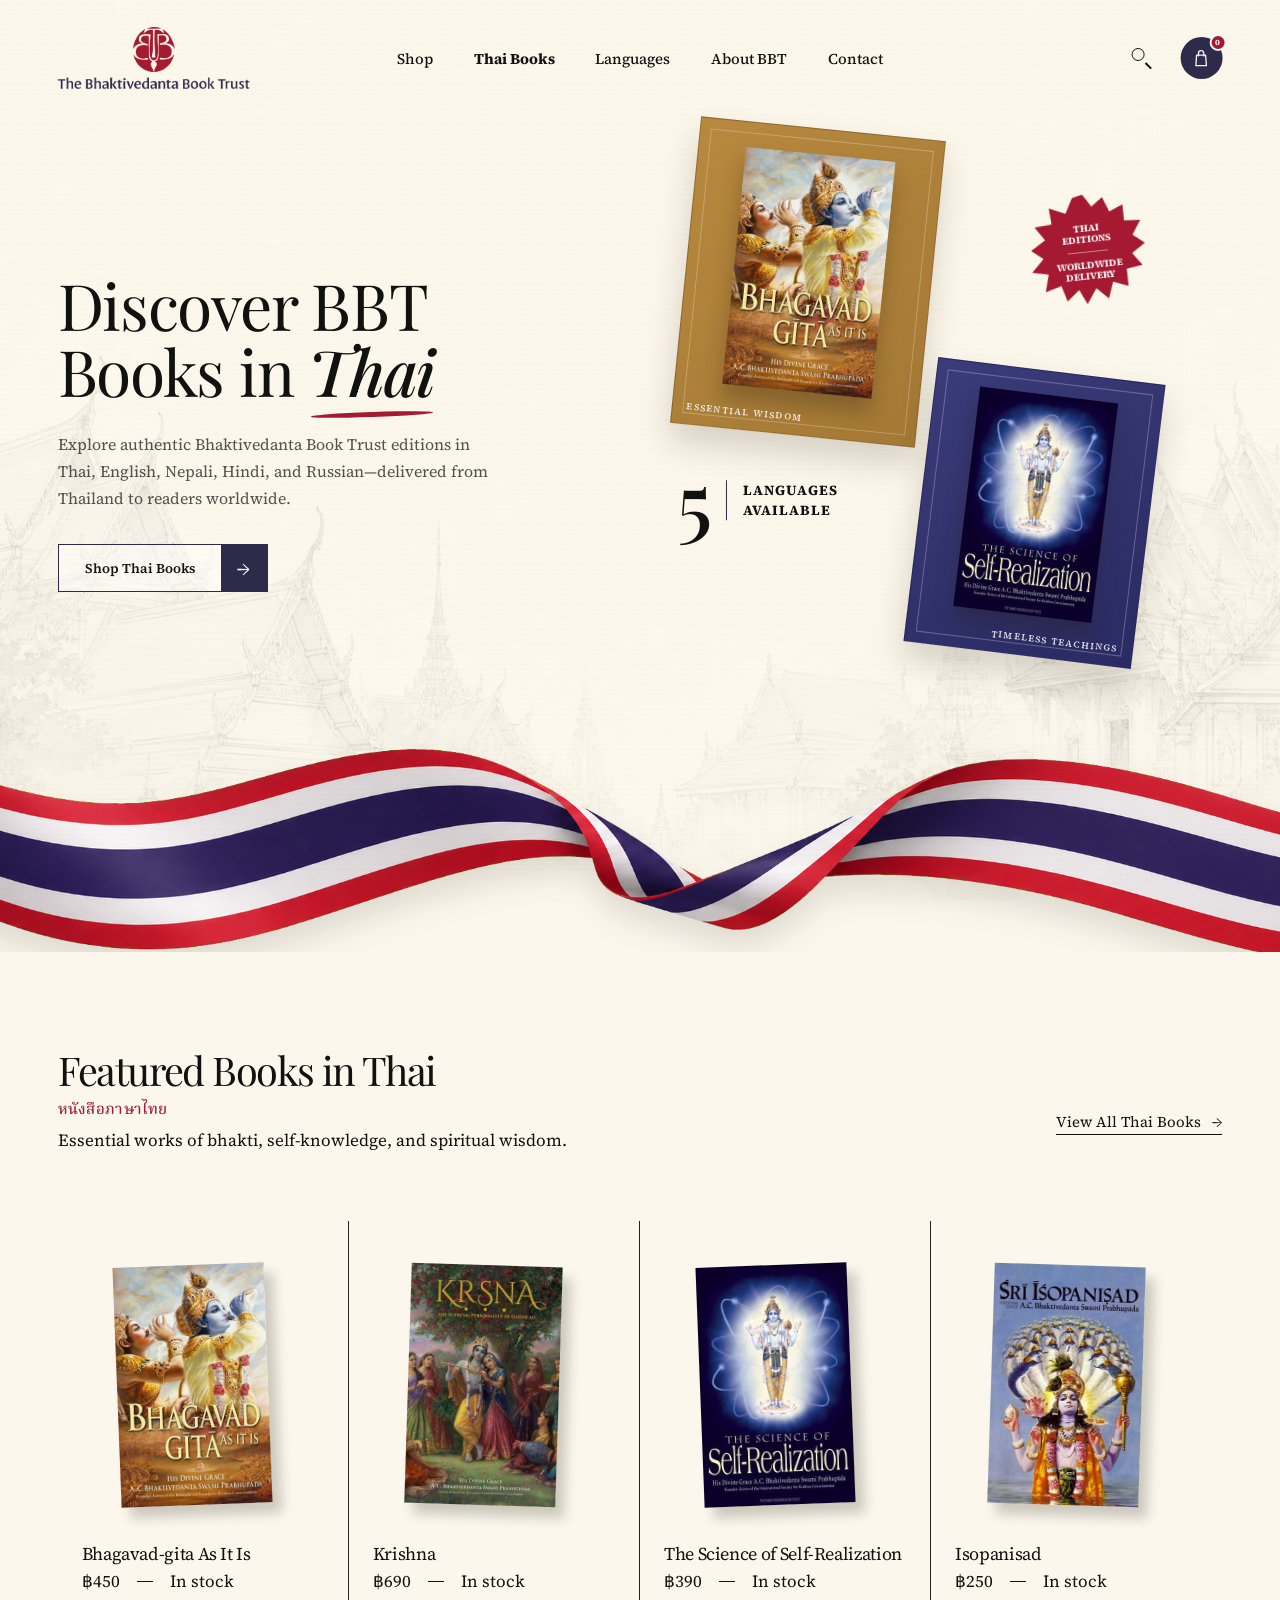
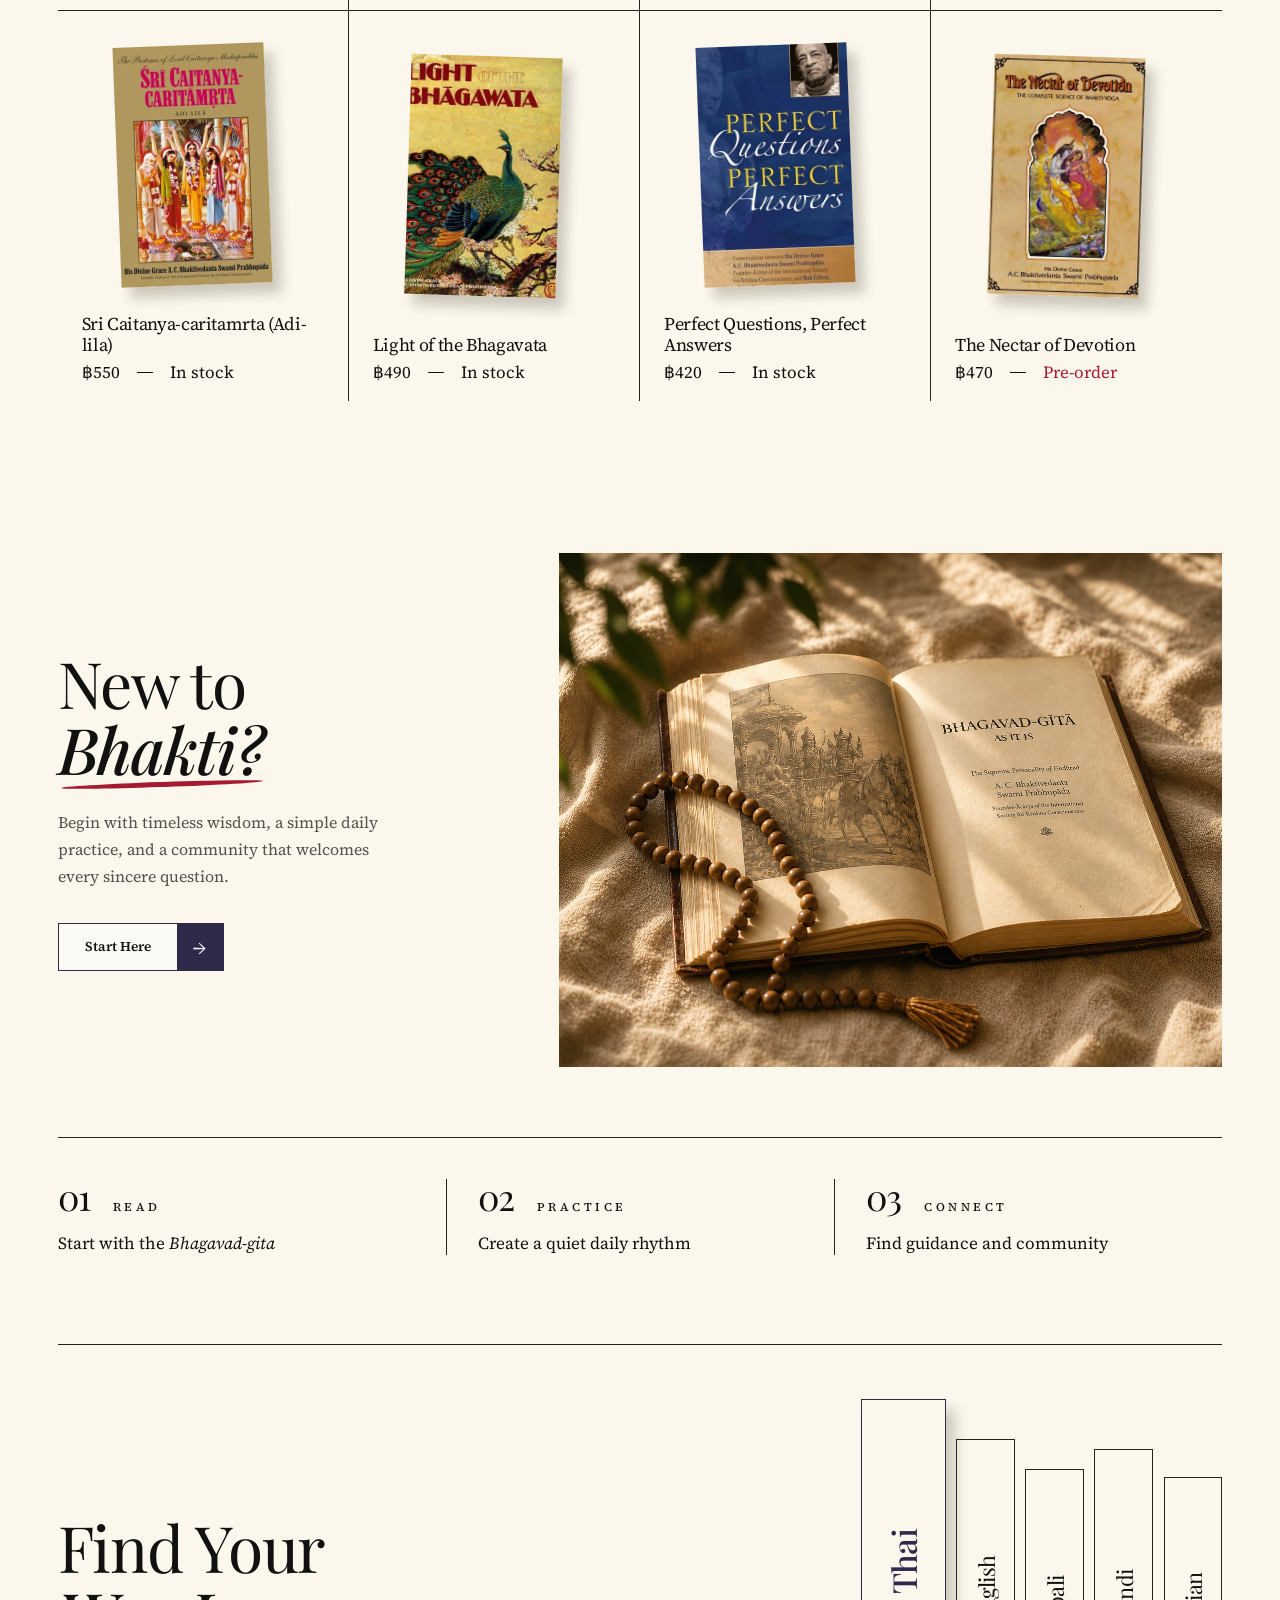
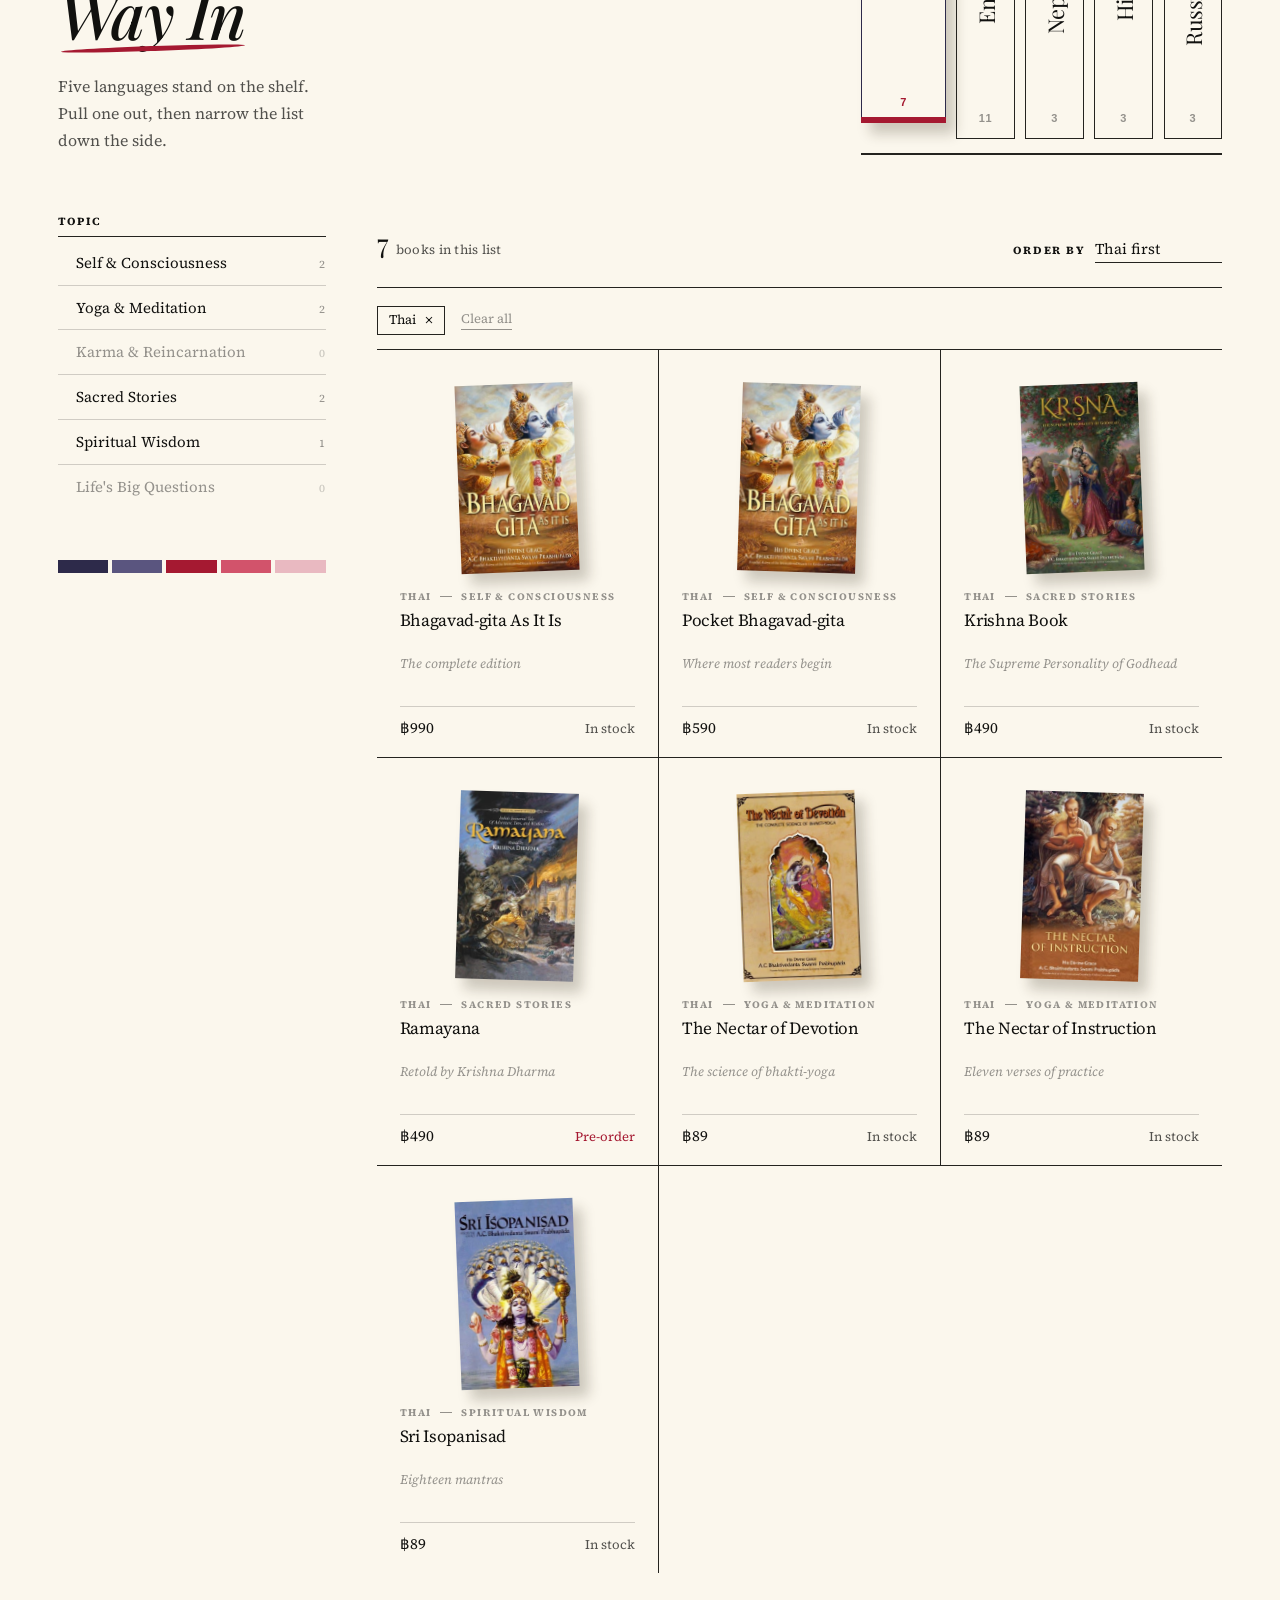
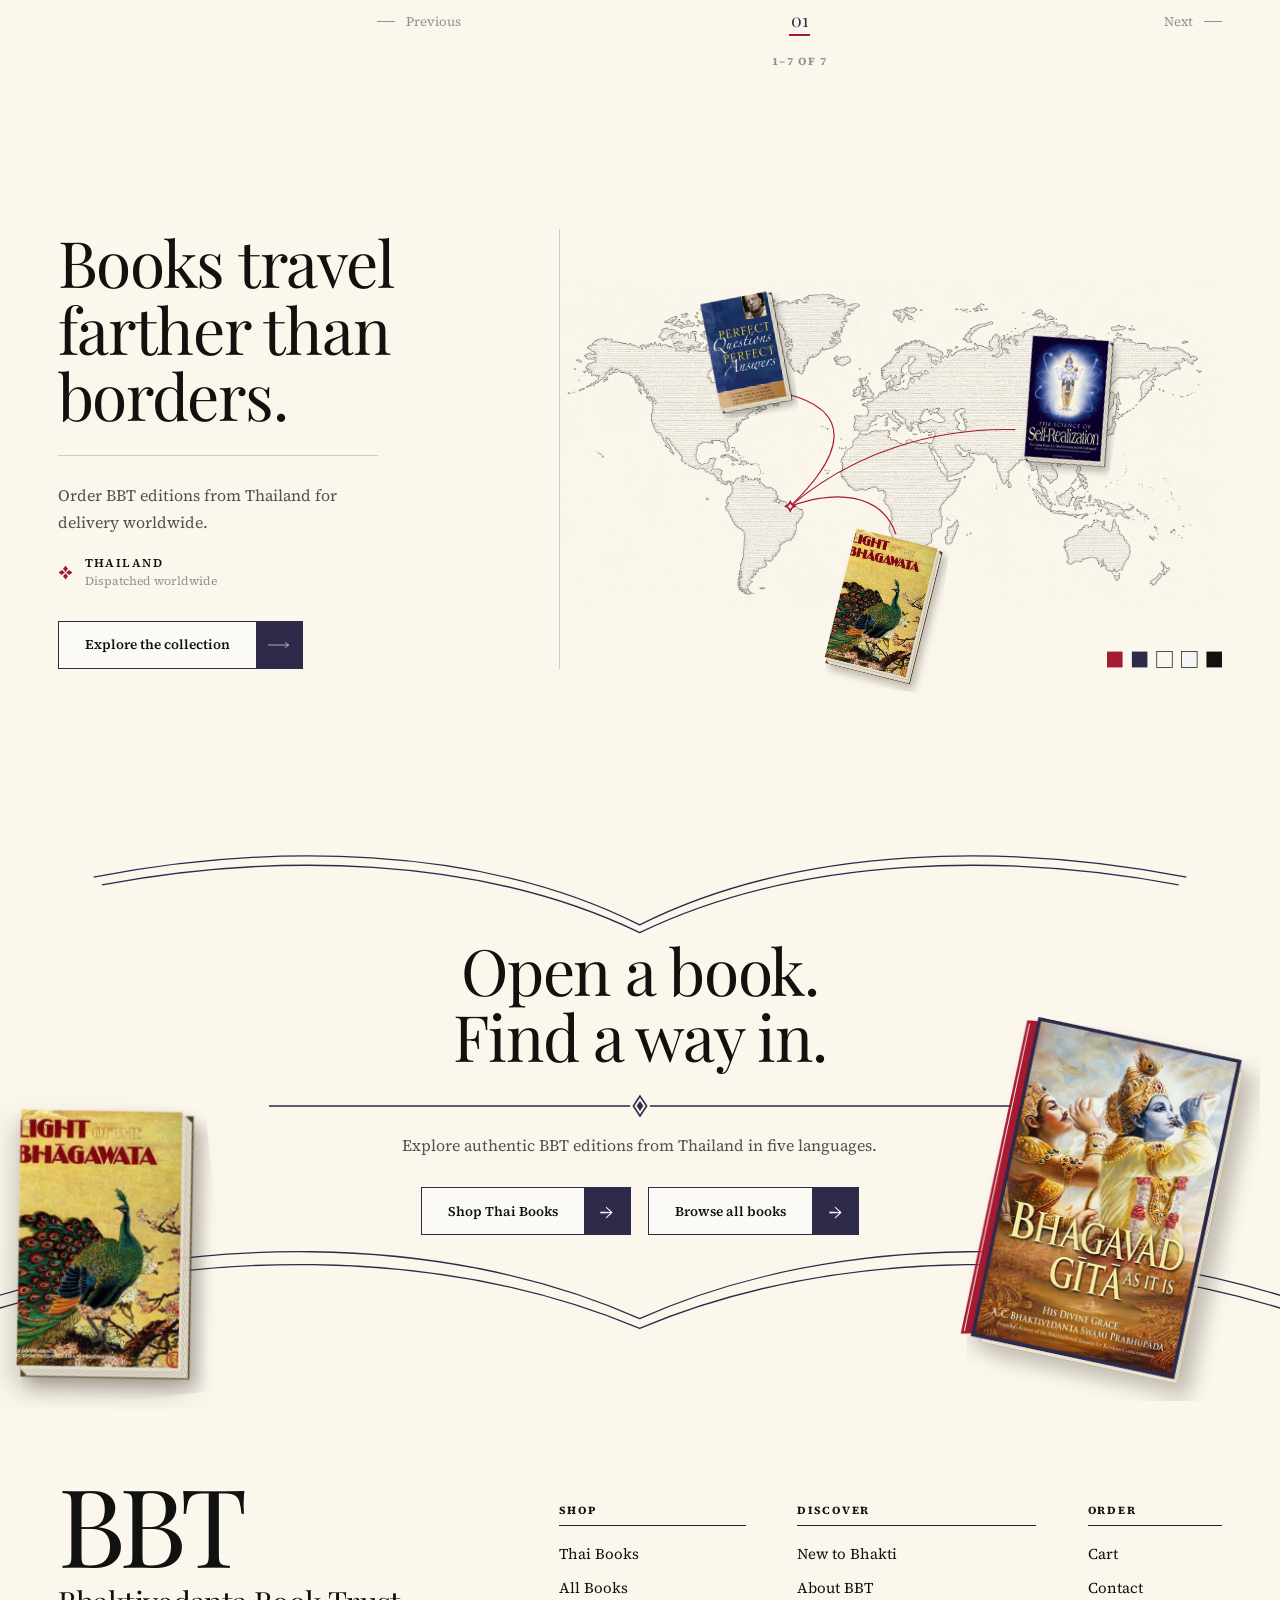
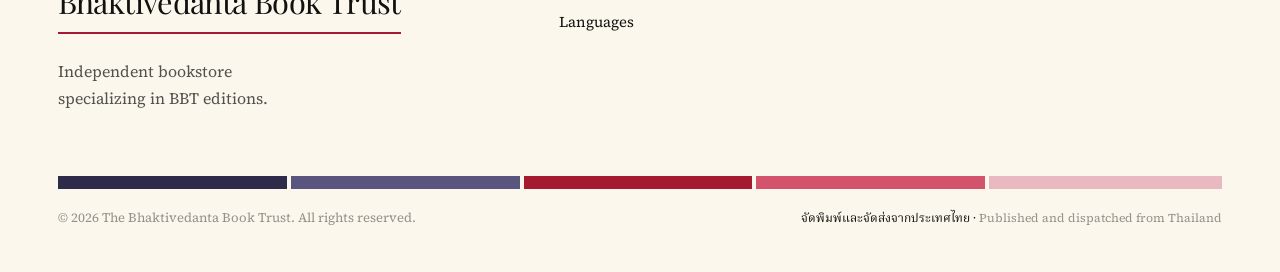
==== commit 9dfd1f1a: "Add about and contact pages; polish shop, cart, checkout, and hero styles Adds mobile nav and finder" ====
--- a/index.html
+++ b/index.html
@@ -46,43 +46,6 @@
       line-height: 1.35;
     }
 
-    .site-footer__colophon {
-      margin: 0;
-      color: var(--ink-faint);
-      font-size: 12px;
-      line-height: 1.4;
-      text-align: right;
-    }
-
-    .site-footer__colophon span {
-      color: var(--ink);
-      font-family: "Noto Serif Thai", serif;
-      font-size: 12px;
-    }
-
-    .site-footer__legal {
-      display: flex;
-      align-items: baseline;
-      justify-content: space-between;
-      gap: 24px;
-      margin-top: clamp(16px, 1.6vw, 24px);
-    }
-
-    .site-footer__legal .site-footer__copyright {
-      margin: 0;
-    }
-
-    @media (max-width: 580px) {
-      .site-footer__legal {
-        align-items: flex-start;
-        flex-direction: column;
-        gap: 6px;
-      }
-
-      .site-footer__colophon {
-        text-align: left;
-      }
-    }
   </style>
 </head>
 <body>
@@ -94,27 +57,39 @@
     </a>
 
     <nav class="primary-nav" aria-label="Primary navigation">
-      <a href="#">Shop</a>
+      <a href="shop.html">Shop</a>
       <a class="primary-nav__featured" href="#featured-title">Thai Books</a>
       <a href="#">Languages</a>
-      <a href="#">About BBT</a>
+      <a href="about.html">About BBT</a>
+      <a href="contact.html">Contact</a>
     </nav>
 
     <div class="header-actions">
-      <a class="search-control" href="#" aria-label="Search">
+      <a class="search-control" href="shop.html#search" aria-label="Search books">
         <span aria-hidden="true"></span>
       </a>
-      <a class="cart-control" href="#" aria-label="Cart, 0 items">
+      <a class="cart-control" href="cart.html" aria-label="Cart, 0 items">
         <svg viewBox="0 0 24 24" aria-hidden="true">
           <path d="M6.8 8.2h10.4l.8 12H6l.8-12Z"></path>
           <path d="M9 9V6a3 3 0 0 1 6 0v3"></path>
         </svg>
-        <span class="cart-control__count">0</span>
+        <span class="cart-control__count" data-cart-count>0</span>
       </a>
+      <button class="menu-toggle" type="button" aria-expanded="false" aria-controls="mobile-menu" aria-label="Open menu">
+        <span class="menu-toggle__bar" aria-hidden="true"></span>
+      </button>
     </div>
+
+    <nav class="mobile-menu" id="mobile-menu" aria-label="Mobile navigation" hidden>
+      <a href="shop.html">Shop</a>
+      <a href="#featured-title">Thai Books</a>
+      <a href="shop.html#shop-lang">Languages</a>
+      <a href="about.html">About BBT</a>
+      <a href="contact.html">Contact</a>
+    </nav>
   </header>
 
-  <main>
+  <main class="home-main">
     <section class="hero" aria-labelledby="hero-title">
       <div class="hero__inner">
         <div class="hero__copy">
@@ -177,11 +152,11 @@
 
       <div class="books-grid">
         <article class="book">
-          <a class="book__cover book__cover--left" href="#" aria-label="View Bhagavad-gita As It Is">
+          <a class="book__cover book__cover--left" href="product.html" aria-label="View Bhagavad-gita As It Is">
             <img src="assets/books/en-bg.jpeg" alt="Bhagavad-gita As It Is book cover">
           </a>
           <div class="book__details">
-            <h2><a href="#">Bhagavad-gita As It Is</a></h2>
+            <h2><a href="product.html">Bhagavad-gita As It Is</a></h2>
             <p><span>฿450</span><i aria-hidden="true"></i><span>In stock</span></p>
           </div>
         </article>
@@ -640,14 +615,15 @@
             <h2>Discover</h2>
             <ul>
               <li><a href="#bhakti-title">New to Bhakti</a></li>
-              <li><a href="#">About BBT</a></li>
+              <li><a href="about.html">About BBT</a></li>
             </ul>
           </div>
 
           <div class="site-footer__column">
             <h2>Order</h2>
             <ul>
-              <li><a href="#" aria-label="View shopping cart">Cart</a></li>
+              <li><a href="cart.html" aria-label="View shopping cart">Cart</a></li>
+              <li><a href="contact.html">Contact</a></li>
             </ul>
           </div>
         </nav>
@@ -677,6 +653,8 @@
   </footer>
 
   <script src="js/catalog.js"></script>
+  <script src="js/cart.js"></script>
   <script src="js/finder.js"></script>
+  <script src="js/mobile-nav.js"></script>
 </body>
 </html>
--- a/css/hero.css
+++ b/css/hero.css
@@ -1023,6 +1023,11 @@
   }
 }
 
+.menu-toggle,
+.mobile-menu {
+  display: none;
+}
+
 @media (max-width: 980px) {
   .site-header {
     grid-template-columns: 1fr auto;
@@ -1031,6 +1036,102 @@
 
   .primary-nav {
     display: none;
+  }
+
+  .menu-toggle {
+    position: relative;
+    display: grid;
+    width: 44px;
+    height: 44px;
+    padding: 0;
+    border: 1px solid var(--rule);
+    background: none;
+    cursor: pointer;
+    place-items: center;
+  }
+
+  .menu-toggle__bar {
+    position: relative;
+    display: block;
+    width: 20px;
+    height: 2px;
+    background: var(--ink);
+    transition: background-color .15s ease;
+  }
+
+  .menu-toggle__bar::before,
+  .menu-toggle__bar::after {
+    position: absolute;
+    left: 0;
+    display: block;
+    width: 100%;
+    height: 2px;
+    background: var(--ink);
+    content: "";
+    transition: transform .2s ease, top .2s ease;
+  }
+
+  .menu-toggle__bar::before {
+    top: -6px;
+  }
+
+  .menu-toggle__bar::after {
+    top: 6px;
+  }
+
+  .menu-toggle[aria-expanded="true"] .menu-toggle__bar {
+    background: transparent;
+  }
+
+  .menu-toggle[aria-expanded="true"] .menu-toggle__bar::before {
+    top: 0;
+    transform: rotate(45deg);
+  }
+
+  .menu-toggle[aria-expanded="true"] .menu-toggle__bar::after {
+    top: 0;
+    transform: rotate(-45deg);
+  }
+
+  /* Anchored to .site-header (its positioning context, whether absolute on
+     hero pages or relative on cart/checkout — see css/cart-common.css), so
+     it needs no per-page width or offset math the old always-visible bar
+     required. */
+  .mobile-menu {
+    position: absolute;
+    top: 100%;
+    left: 0;
+    z-index: 5;
+    display: flex;
+    flex-direction: column;
+    width: 100%;
+    border-top: 1px solid var(--rule);
+    border-bottom: 1px solid var(--rule);
+    background: var(--paper);
+    box-shadow: 0 16px 30px rgb(17 16 15 / 16%);
+  }
+
+  .mobile-menu[hidden] {
+    display: none;
+  }
+
+  .mobile-menu a {
+    display: flex;
+    align-items: center;
+    min-height: 48px;
+    padding: 13px 22px;
+    border-top: 1px solid var(--rule);
+    font-size: 15px;
+  }
+
+  .mobile-menu a:first-child {
+    border-top: 0;
+  }
+
+  .mobile-menu a:hover,
+  .mobile-menu a:focus-visible,
+  .mobile-menu a[aria-current="page"] {
+    color: var(--accent);
   }
 
   .hero__inner {
--- a/css/finder-common.css
+++ b/css/finder-common.css
@@ -139,30 +139,6 @@
   color: var(--accent);
 }
 
-/* --- Honest data disclosure ---------------------------------------------- */
-
-.finder__disclosure {
-  display: flex;
-  align-items: flex-start;
-  gap: 14px;
-  max-width: 74ch;
-  margin: clamp(38px, 4vw, 60px) 0 0;
-  padding-top: 18px;
-  border-top: 1px solid var(--hairline-soft);
-  color: var(--ink-faint);
-  font-size: 13px;
-  line-height: 1.65;
-}
-
-.finder__disclosure::before {
-  flex: 0 0 auto;
-  width: 22px;
-  height: 1px;
-  margin-top: 10px;
-  background: var(--accent);
-  content: "";
-}
-
 /* --- Focus ---------------------------------------------------------------- */
 
 .finder :focus-visible {
--- a/css/finder-02-ledger-rail.css
+++ b/css/finder-02-ledger-rail.css
@@ -302,6 +302,53 @@
 .ledger__foot span:nth-child(5) { background: var(--ladder-rose); }
 
 /* --- Bar, sort, chips ----------------------------------------------------- */
+
+/* Search sits above the tally rather than beside the sort control: it changes
+   the whole list, so it reads as a heading for the results, not as one more
+   knob on the same row. Ruled underline only, to match the ledger. */
+.ledger__search {
+  display: block;
+  margin-bottom: 22px;
+}
+
+.ledger__search-label {
+  display: block;
+  margin-bottom: 7px;
+  font-size: 11px;
+  font-weight: 700;
+  letter-spacing: .16em;
+  text-transform: uppercase;
+  color: var(--ink-muted);
+}
+
+.ledger__search-input {
+  width: 100%;
+  padding: 0 0 9px;
+  border: 0;
+  border-bottom: 1px solid var(--rule);
+  border-radius: 0;
+  color: inherit;
+  background: none;
+  font-family: var(--display);
+  font-size: clamp(21px, 2.4vw, 27px);
+  transition: border-color .2s ease;
+  appearance: none;
+}
+
+.ledger__search-input::placeholder {
+  color: var(--ink-faint);
+}
+
+.ledger__search-input:hover,
+.ledger__search-input:focus-visible {
+  border-bottom-color: var(--accent);
+  outline: 0;
+}
+
+/* Chrome draws its own clear button in a grey that fights the warm paper. */
+.ledger__search-input::-webkit-search-cancel-button {
+  appearance: none;
+}
 
 .ledger__bar {
   display: flex;
@@ -723,9 +770,23 @@
   .ledger__foot span {
     width: clamp(30px, 6vw, 46px);
   }
+
+  /* A bare 15px line with 3px of padding is a ~21px target — too small to
+     tap with confidence on a touch screen. Padding keeps the baseline where
+     it was (selects align on text baseline, not box edge) while roughly
+     doubling the box. */
+  .ledger__sort select {
+    padding: 10px 0 11px;
+  }
 }
 
 @media (max-width: 580px) {
+  /* Topic browsing stays a desktop refinement — on a phone the five-language
+     shelf is the fast path, and a second filter axis is one tap too many. */
+  .ledger__rail {
+    display: none;
+  }
+
   .ledger__list {
     grid-template-columns: minmax(0, 1fr);
   }
@@ -793,9 +854,17 @@
   .row {
     min-height: 0;
     padding: 24px 0 22px;
+    border-right: 0;
   }
 
   .row__cover img {
     height: 230px;
   }
-}
+
+  /* The 21px-min clamp still overflows the search field's placeholder past
+     680px of shrinking; drop the floor further so the full prompt reads
+     without clipping down to the smallest supported width. */
+  .ledger__search-input {
+    font-size: clamp(17px, 4.5vw, 21px);
+  }
+}
--- a/css/footer.css
+++ b/css/footer.css
@@ -133,6 +133,32 @@
   line-height: 1.4;
 }
 
+.site-footer__legal {
+  display: flex;
+  align-items: baseline;
+  justify-content: space-between;
+  gap: 24px;
+  margin-top: clamp(16px, 1.6vw, 24px);
+}
+
+.site-footer__legal .site-footer__copyright {
+  margin: 0;
+}
+
+.site-footer__colophon {
+  margin: 0;
+  color: var(--ink-faint);
+  font-size: 12px;
+  line-height: 1.4;
+  text-align: right;
+}
+
+.site-footer__colophon span {
+  color: var(--ink);
+  font-family: "Noto Serif Thai", serif;
+  font-size: 12px;
+}
+
 .site-footer__palette li:nth-child(1) { background: var(--ladder-navy); }
 .site-footer__palette li:nth-child(2) { background: var(--ladder-navy-mid); }
 .site-footer__palette li:nth-child(3) { background: var(--ladder-red); }
@@ -173,6 +199,16 @@
   .site-footer__column:last-child {
     grid-column: 1 / -1;
   }
+
+  .site-footer__legal {
+    align-items: flex-start;
+    flex-direction: column;
+    gap: 6px;
+  }
+
+  .site-footer__colophon {
+    text-align: left;
+  }
 }
 
 @media (max-width: 400px) {
